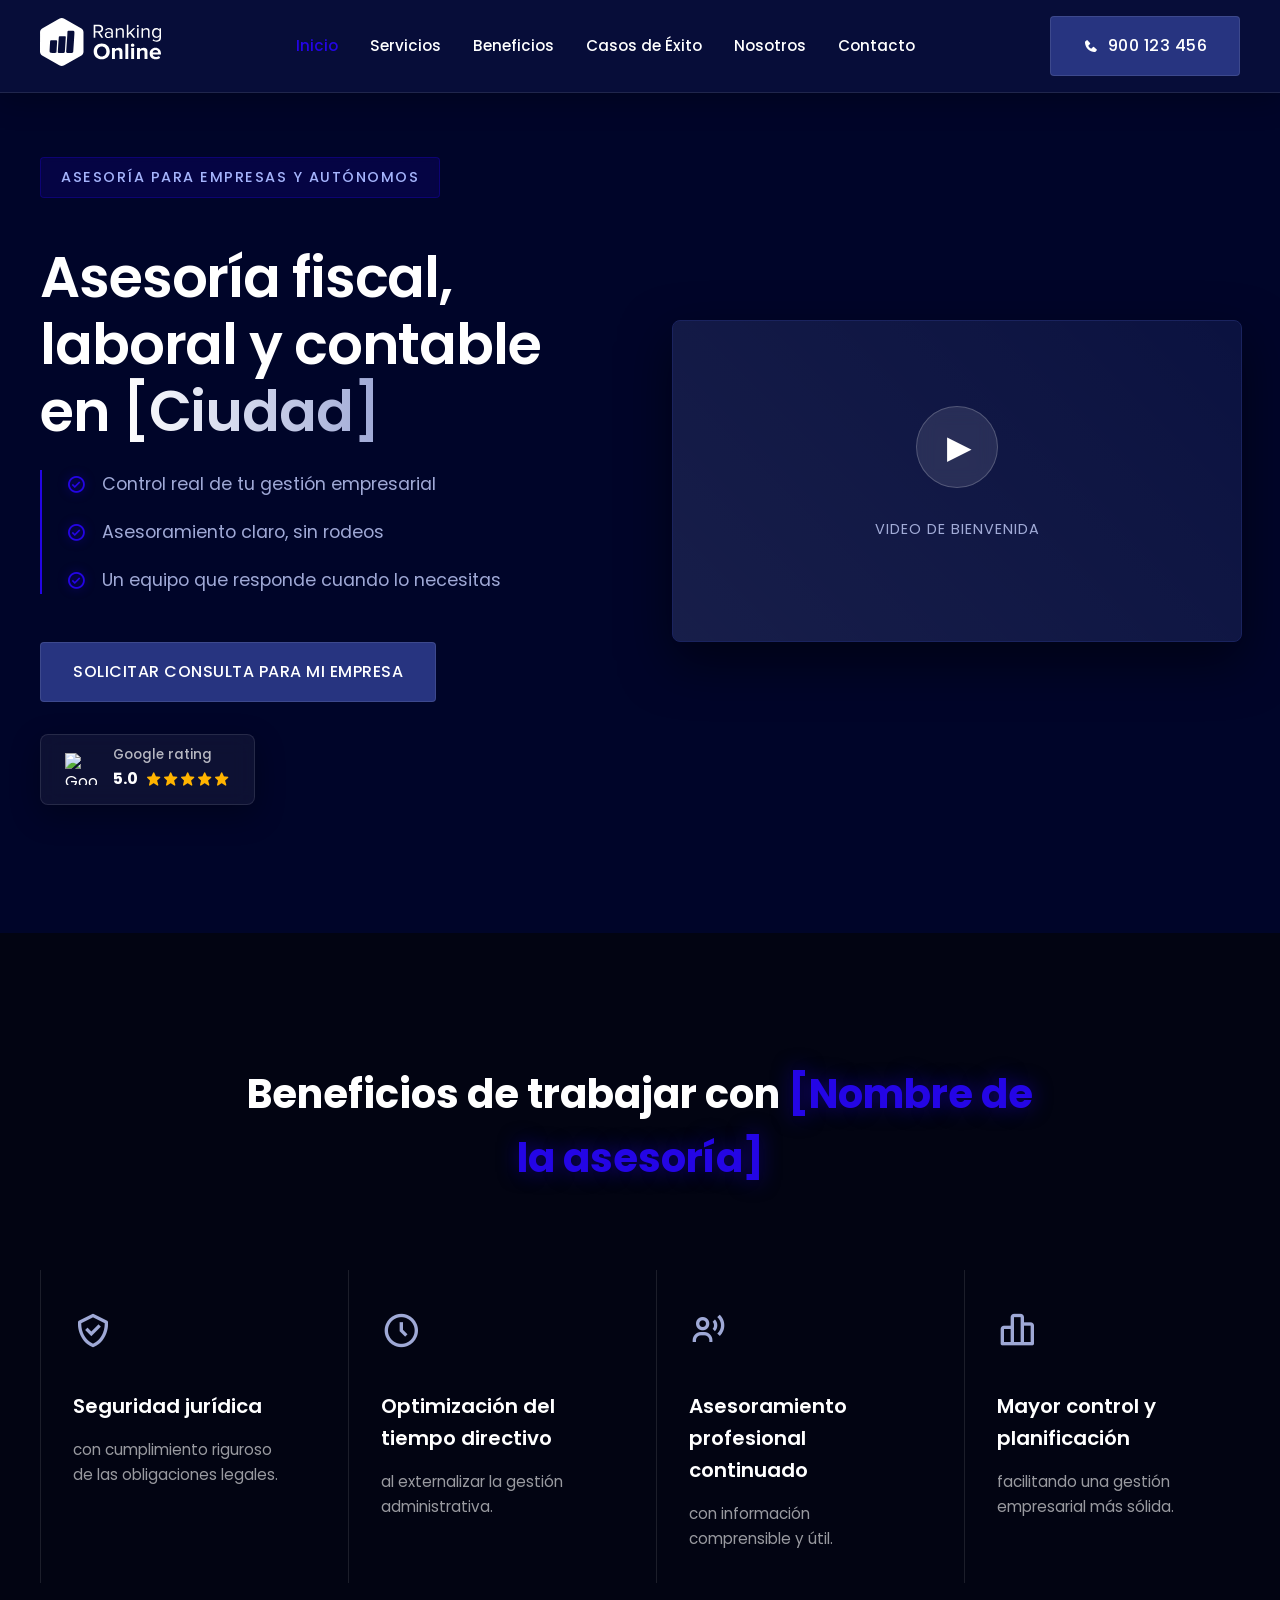
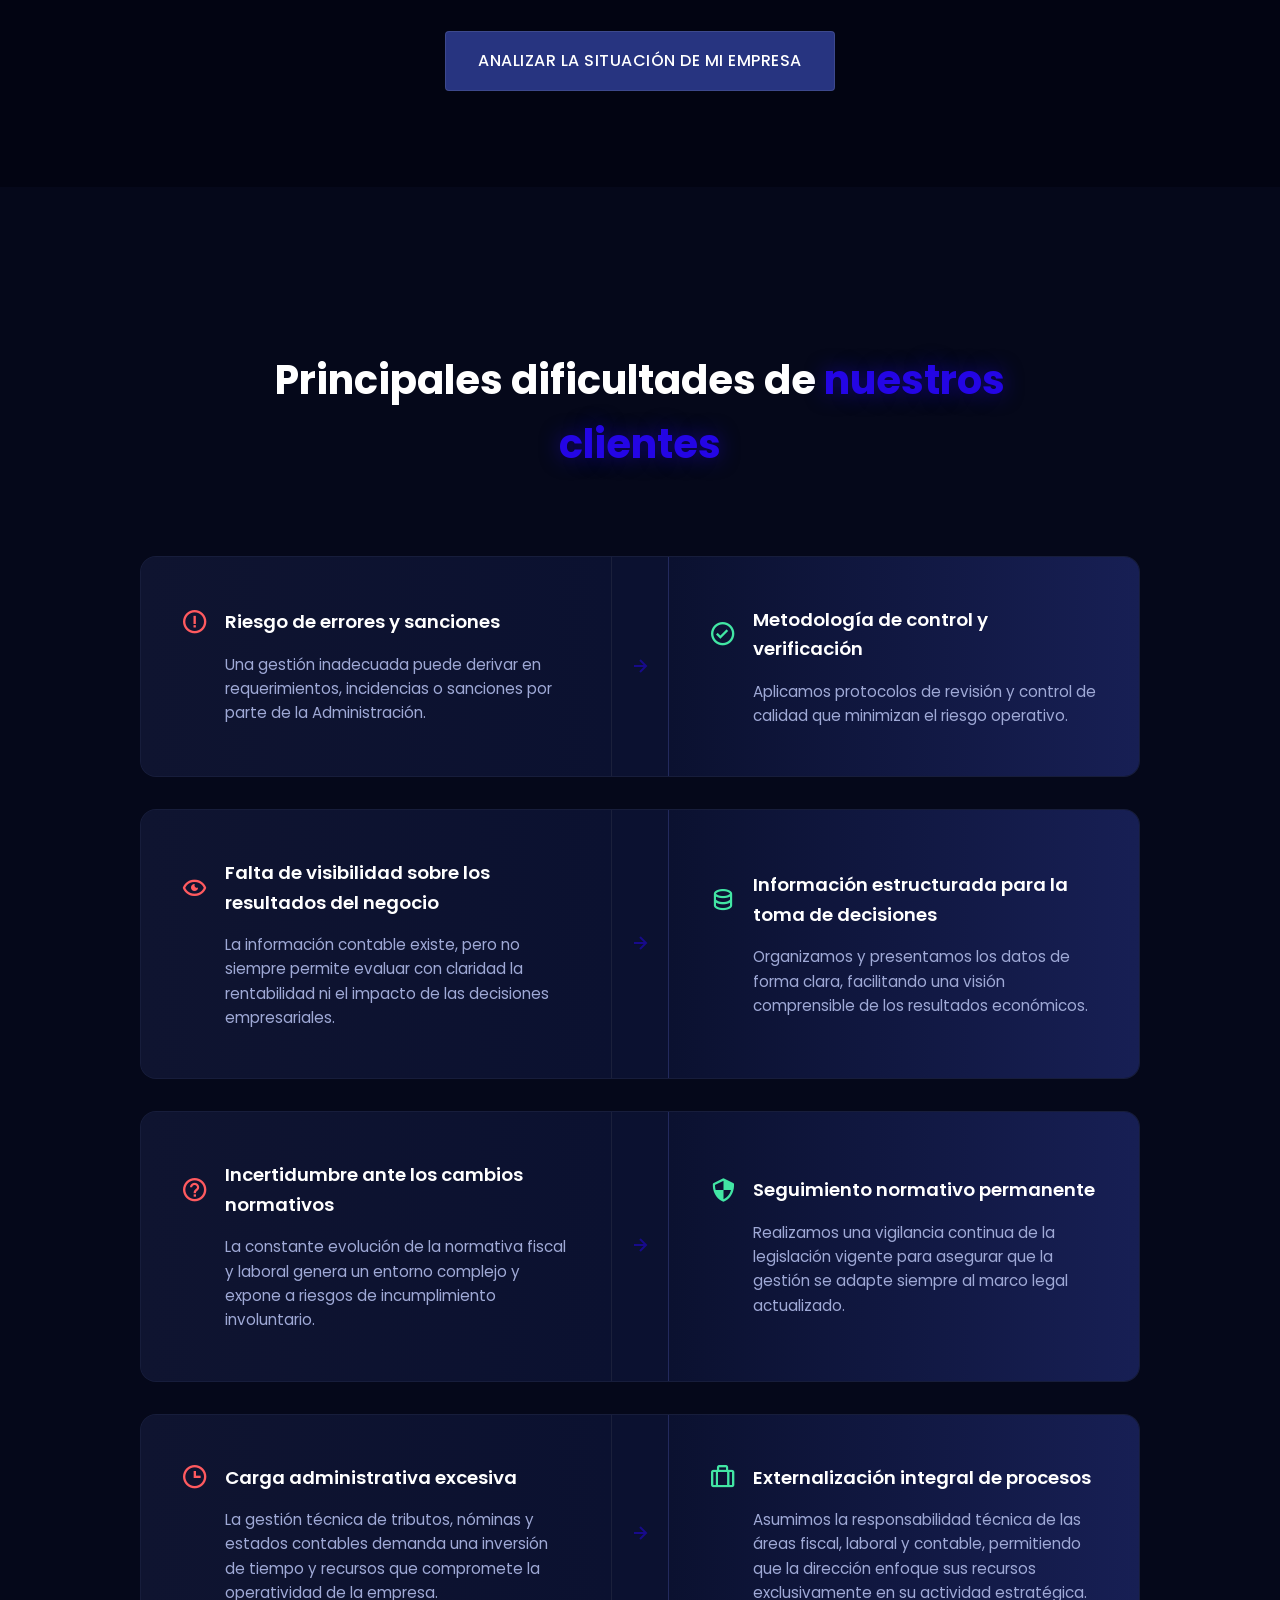
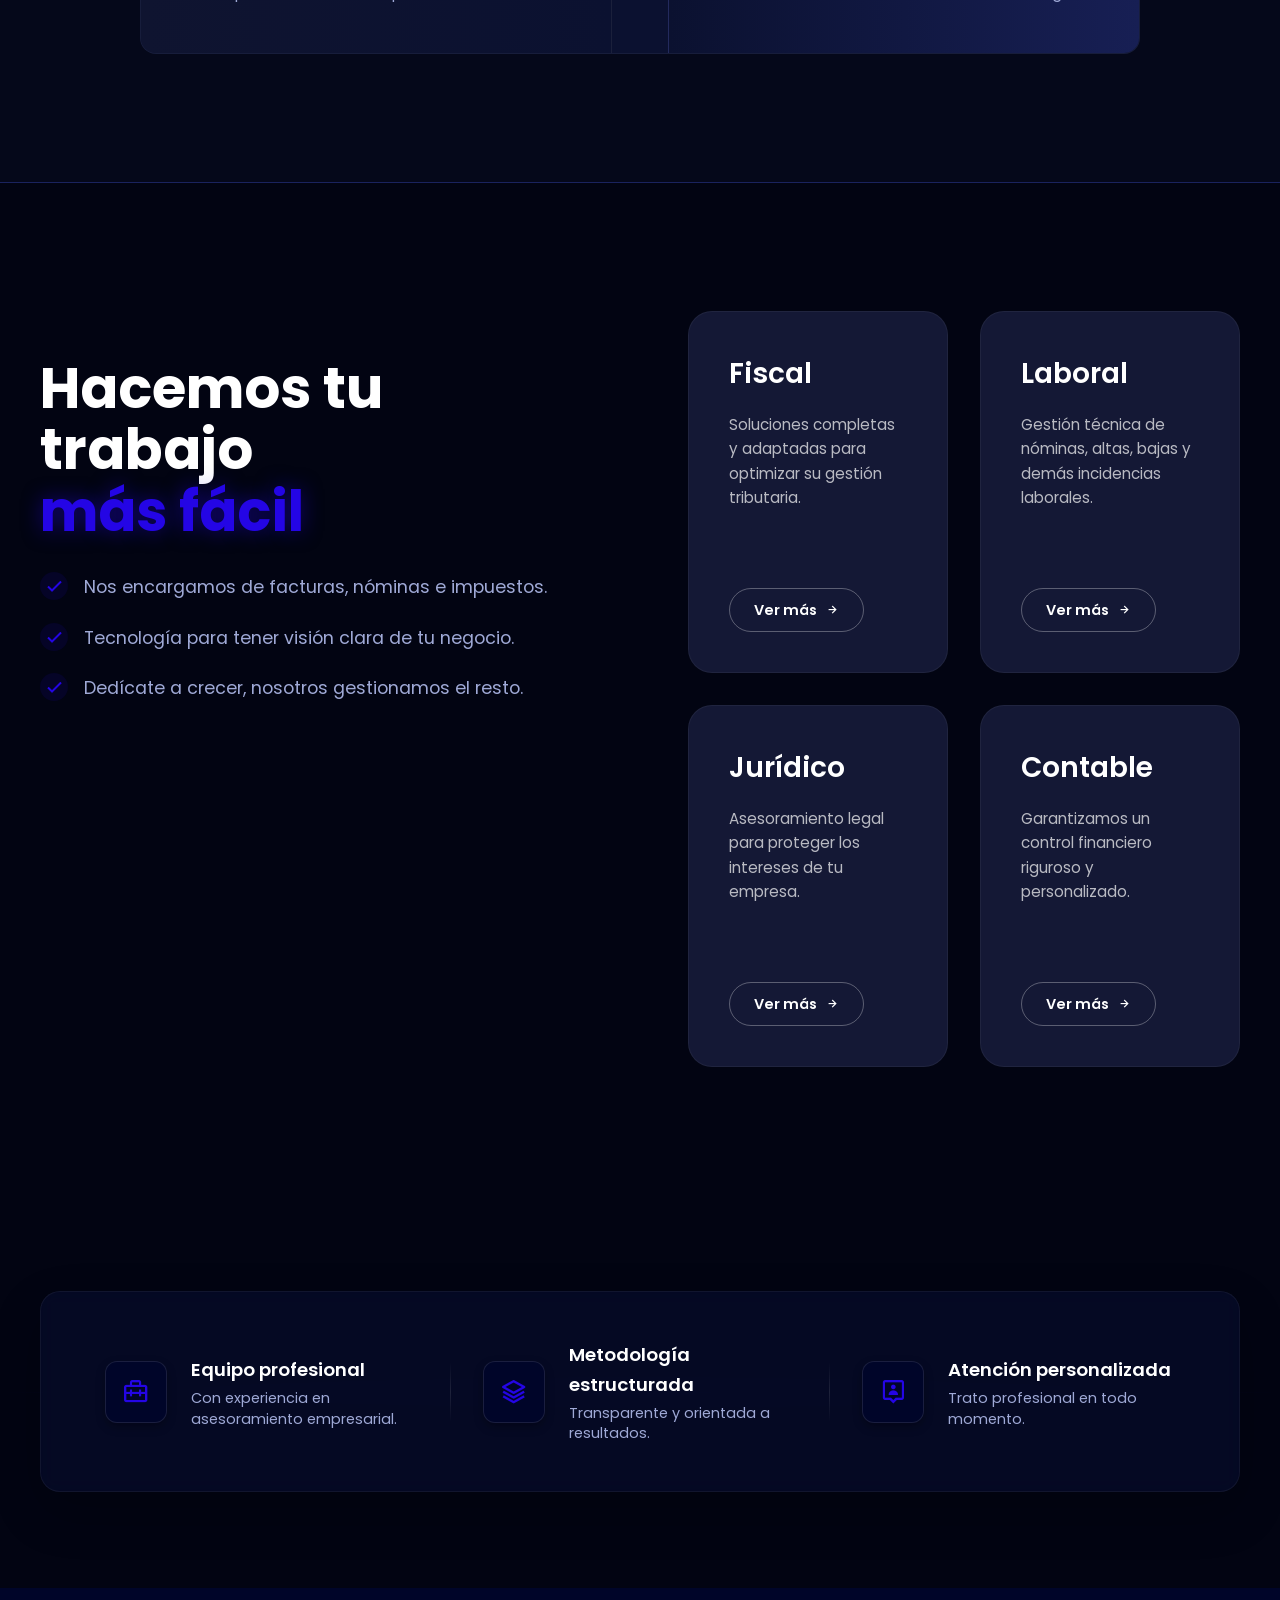
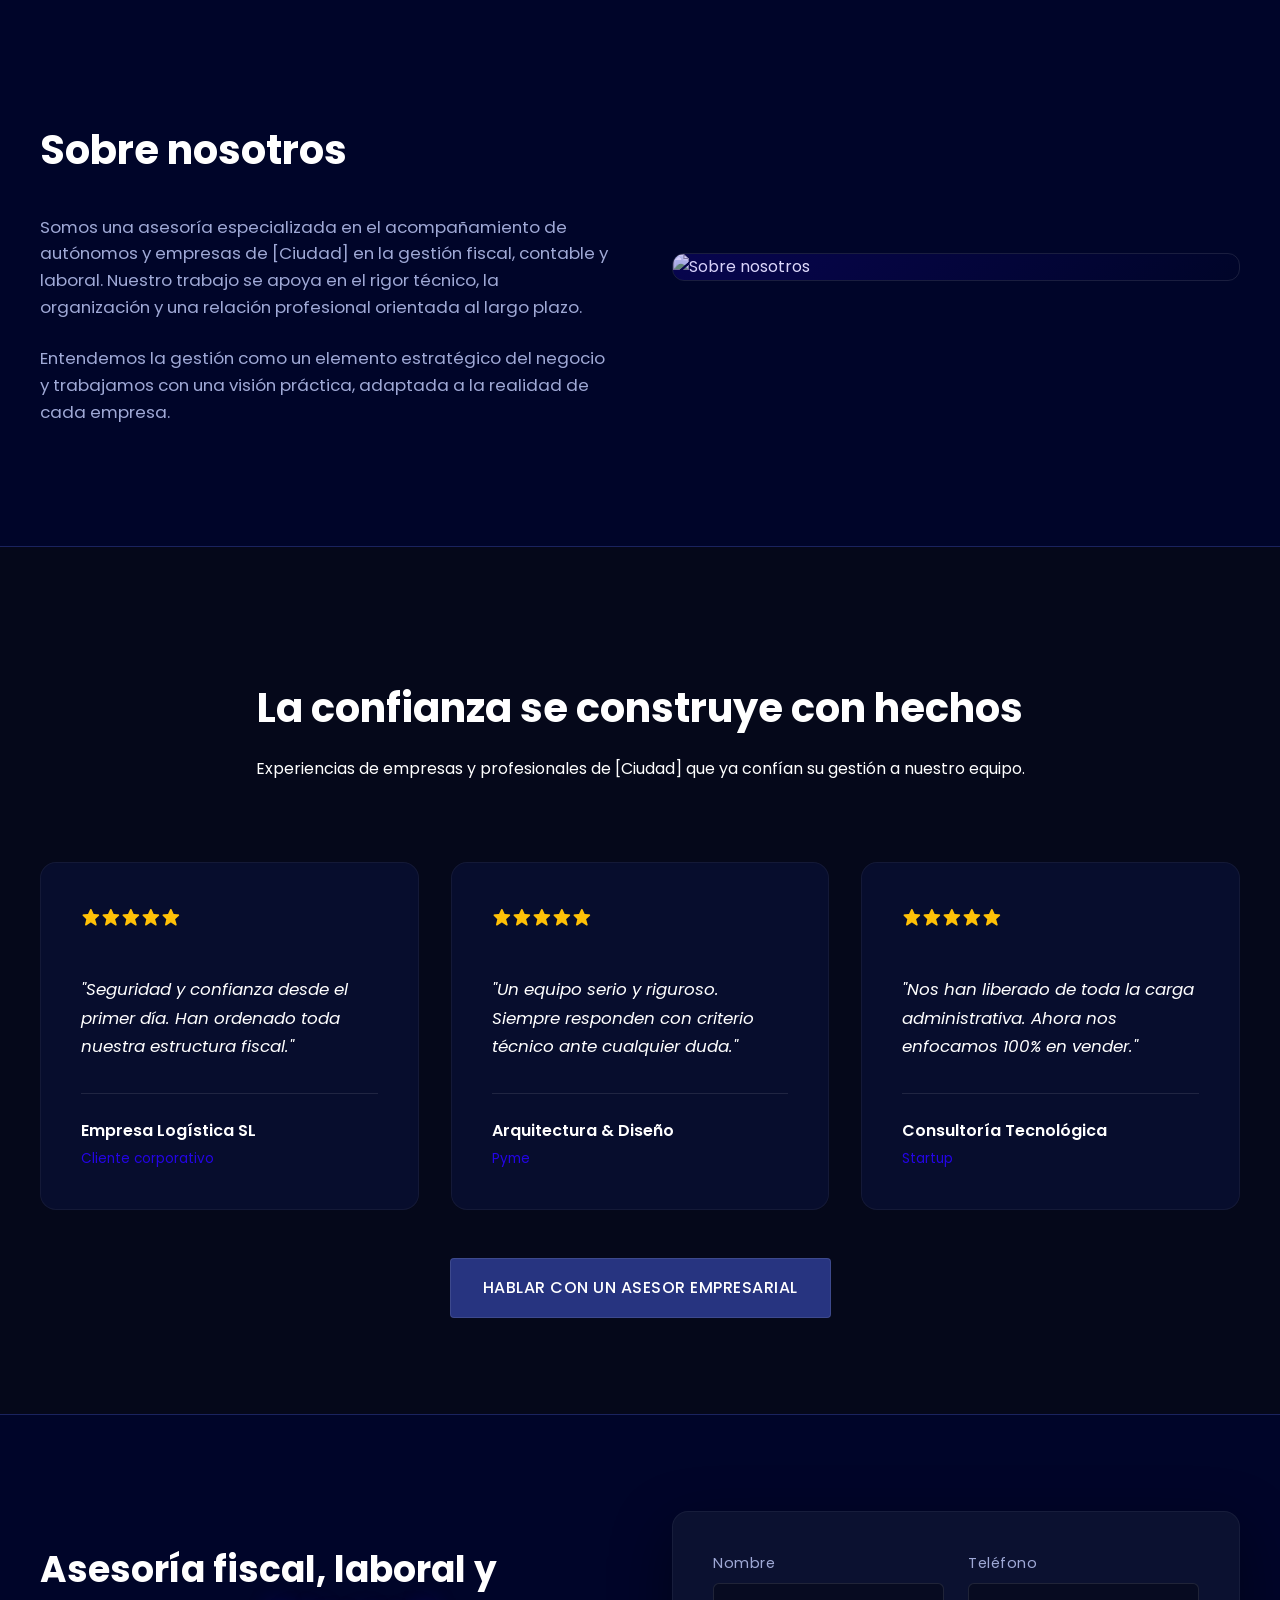
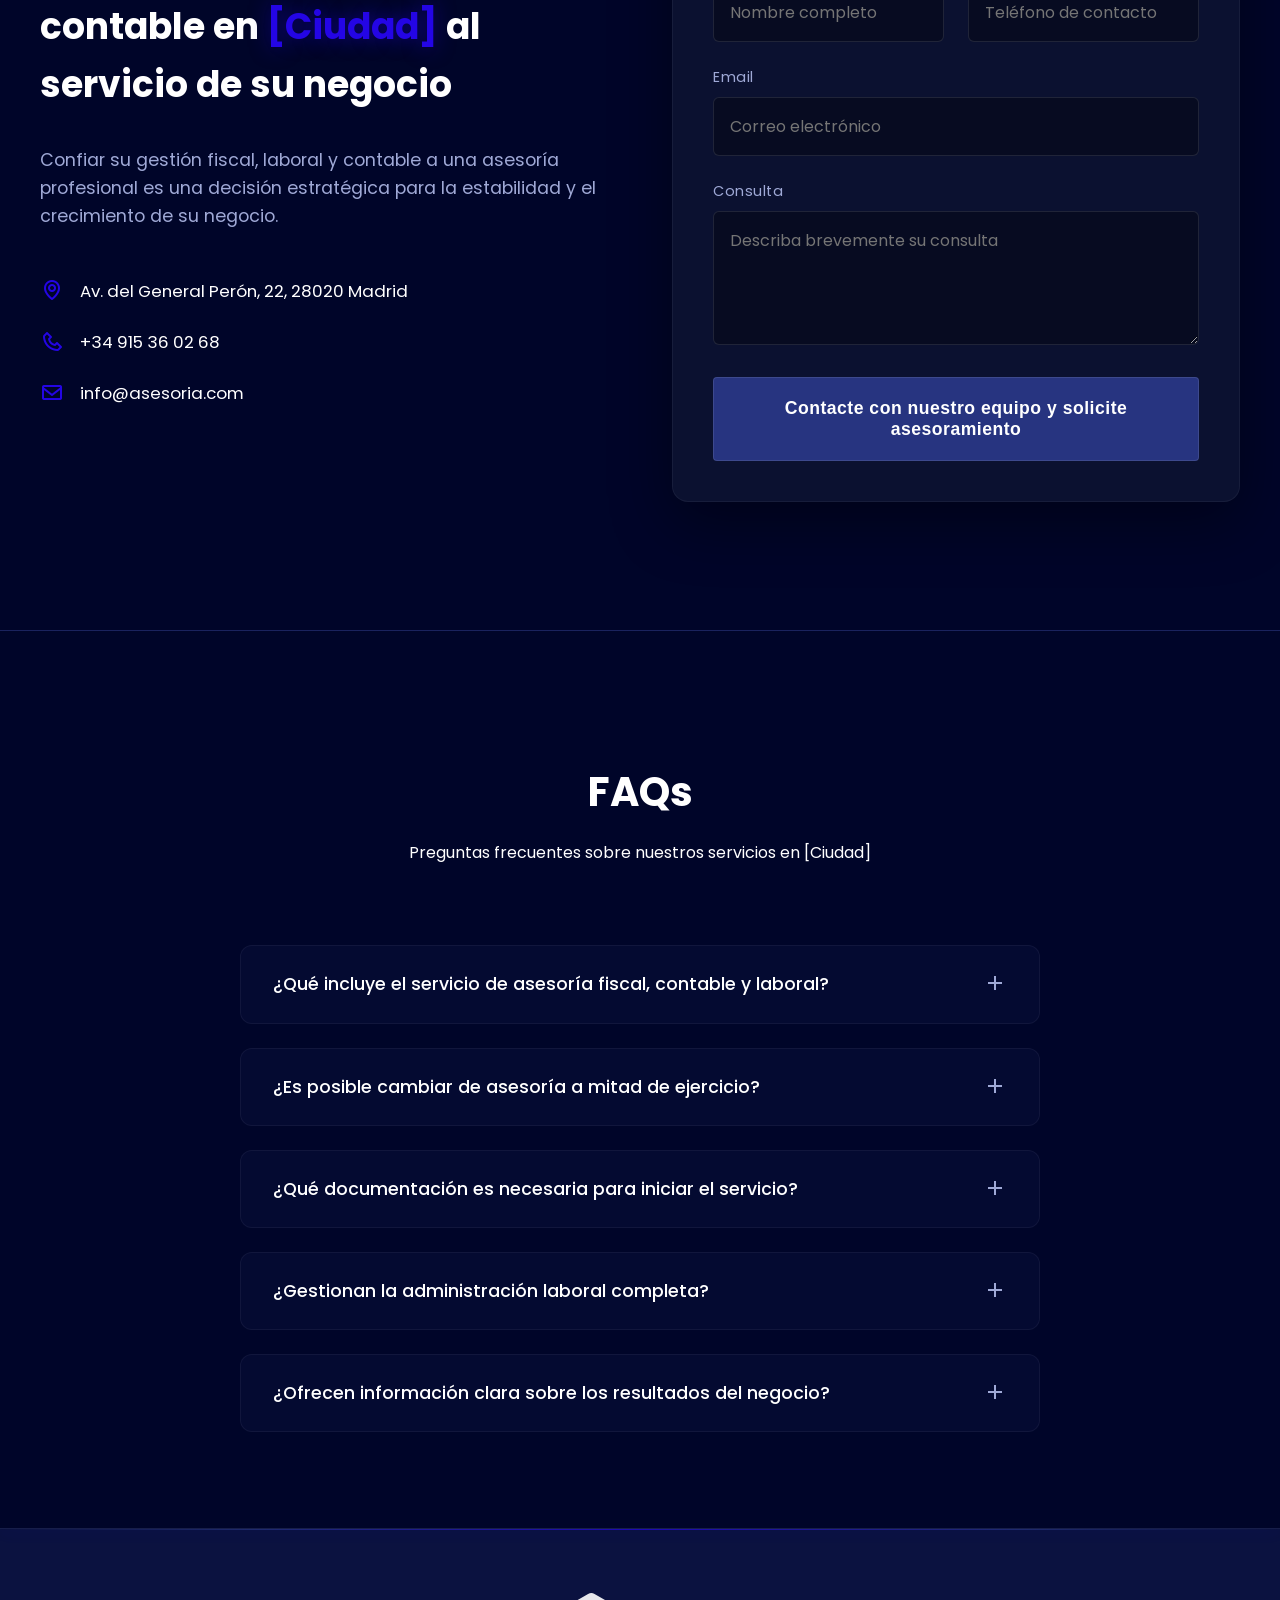
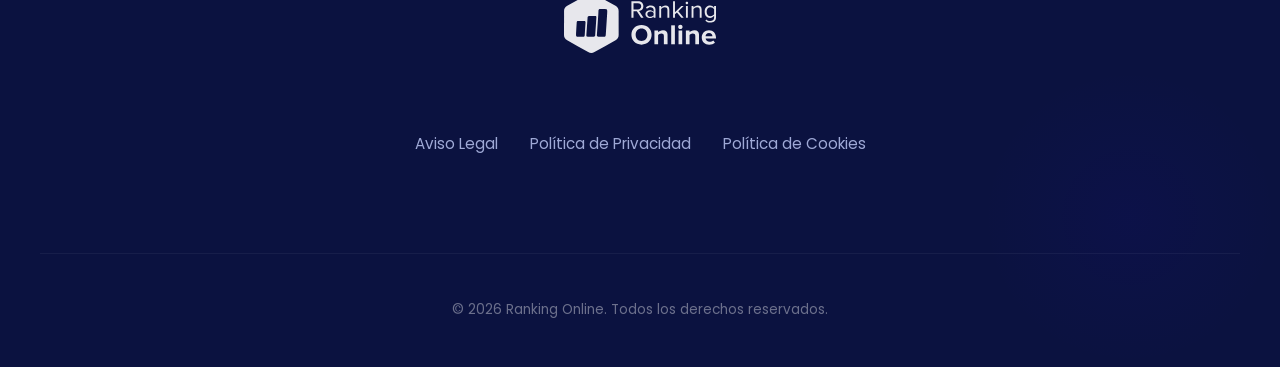
==== screens/template-dark/index.html @ a9fa9be1 "finish header" ====
<!DOCTYPE html>
<html lang="es">

<head>
    <meta charset="UTF-8">
    <meta name="viewport" content="width=device-width, initial-scale=1.0">
    <title>Ranking Online - Template Dark</title>
    <!-- Google Fonts: Poppins -->
    <link rel="preconnect" href="https://fonts.googleapis.com">
    <link rel="preconnect" href="https://fonts.gstatic.com" crossorigin>
    <link href="https://fonts.googleapis.com/css2?family=Poppins:wght@300;400;500;600;700&display=swap"
        rel="stylesheet">
    <!-- Boxicons CDN -->
    <link href='https://unpkg.com/boxicons@2.1.4/css/boxicons.min.css' rel='stylesheet'>
    <script src="https://cdnjs.cloudflare.com/ajax/libs/vanilla-tilt/1.8.0/vanilla-tilt.min.js"></script>
    <link rel="stylesheet" href="style.css">
</head>

<body class="dark-theme">

    <!-- Header -->
    <header id="main-header">
        <div class="container header-container">
            <div class="logo-area">
                <a href="../../index.html">
                    <img src="../../assets/logos/logo_full_white.svg" alt="Logo Ranking Online" class="logo">
                </a>
            </div>
            <nav class="nav-menu">
                <ul>
                    <li><a href="#inicio" class="active">Inicio</a></li>
                    <li><a href="#servicios">Servicios</a></li>
                    <li><a href="#beneficios">Beneficios</a></li>
                    <li><a href="#testimonios">Casos de Éxito</a></li>
                    <li><a href="#nosotros">Nosotros</a></li>
                    <li><a href="#contacto">Contacto</a></li>
                </ul>
            </nav>
            <div class="cta-area">
                <a href="tel:+123456789" class="btn btn-primary btn-contact">
                    <i class='bx bxs-phone'></i> 900 123 456
                </a>
            </div>
            <div class="mobile-actions">
                <a href="tel:+123456789" class="mobile-call-btn" aria-label="Llamar">
                    <i class='bx bxs-phone-call'></i>
                </a>
                <button class="mobile-toggle" aria-label="Abrir menú">
                    <span></span>
                    <span></span>
                    <span></span>
                </button>
            </div>
        </div>
    </header>

    <main>
        <section class="hero-section">
            <div id="particles-js"></div>
            <div class="container hero-container">
                <div class="hero-content">
                    <span class="hero-pill">Asesoría para empresas y autónomos</span>
                    <h1>Asesoría fiscal, laboral y contable en <span class="highlight">[Ciudad]</span></h1>
                    <ul class="hero-list">
                        <li><i class='bx bx-check-circle'></i> Control real de tu gestión empresarial</li>
                        <li><i class='bx bx-check-circle'></i> Asesoramiento claro, sin rodeos</li>
                        <li><i class='bx bx-check-circle'></i> Un equipo que responde cuando lo necesitas</li>
                    </ul>

                    <div class="hero-cta">
                        <a href="#contacto" class="btn btn-primary">Solicitar consulta para mi empresa</a>
                    </div>
                    <div class="google-review-widget">
                        <div class="widget-icon">
                            <img src="https://upload.wikimedia.org/wikipedia/commons/c/c1/Google_%22G%22_logo.svg"
                                alt="Google Logo">
                        </div>
                        <div class="widget-content">
                            <span class="widget-title">Google rating</span>
                            <div class="widget-rating">
                                <span class="rating-number">5.0</span>
                                <div class="widget-stars">
                                    <i class='bx bxs-star'></i><i class='bx bxs-star'></i><i class='bx bxs-star'></i><i
                                        class='bx bxs-star'></i><i class='bx bxs-star'></i>
                                </div>
                            </div>
                        </div>
                    </div>
                </div>
                <div class="hero-media">
                    <div class="video-placeholder">
                        <div class="play-button">
                            <span class="play-icon">▶</span>
                        </div>
                        <p>Video de Bienvenida</p>
                    </div>
                </div>
            </div>
        </section>

        <!-- Beneficios (Tech Linear Grid) -->
        <section class="benefits-section" id="beneficios">
            <div class="container">
                <div class="section-header">
                    <h2 class="section-title">Beneficios de trabajar con <span class="highlight">[Nombre de la
                            asesoría]</span></h2>
                </div>

                <div class="benefits-tech-grid">
                    <!-- Item 1 -->
                    <div class="tech-card">
                        <div class="tech-icon-wrapper">
                            <i class='bx bx-check-shield'></i>
                        </div>
                        <h3>Seguridad jurídica</h3>
                        <p>con cumplimiento riguroso de las obligaciones legales.</p>
                        <div class="tech-decoration"></div>
                    </div>

                    <!-- Item 2 -->
                    <div class="tech-card">
                        <div class="tech-icon-wrapper">
                            <i class='bx bx-time-five'></i>
                        </div>
                        <h3>Optimización del tiempo directivo</h3>
                        <p>al externalizar la gestión administrativa.</p>
                        <div class="tech-decoration"></div>
                    </div>

                    <!-- Item 3 -->
                    <div class="tech-card">
                        <div class="tech-icon-wrapper">
                            <i class='bx bx-user-voice'></i>
                        </div>
                        <h3>Asesoramiento profesional continuado</h3>
                        <p>con información comprensible y útil.</p>
                        <div class="tech-decoration"></div>
                    </div>

                    <!-- Item 4 -->
                    <div class="tech-card">
                        <div class="tech-icon-wrapper">
                            <i class='bx bx-bar-chart-alt-2'></i>
                        </div>
                        <h3>Mayor control y planificación</h3>
                        <p>facilitando una gestión empresarial más sólida.</p>
                        <div class="tech-decoration"></div>
                    </div>
                </div>

                <div class="cta-centered" style="text-align: center; margin-top: 3rem;">
                    <a href="#contacto" class="btn btn-primary">Analizar la situación de mi empresa</a>
                </div>
            </div>
        </section>

        <!-- Comparison / Pain vs Solution -->
        <section class="comparison-section">
            <div class="container">
                <div class="section-header">
                    <h2 class="section-title">Principales dificultades de <span class="highlight">nuestros
                            clientes</span></h2>
                </div>

                <div class="comparison-tech-container">
                    <!-- Unit 1 -->
                    <div class="tech-split-row">
                        <div class="tech-panel problem">
                            <div class="panel-header">
                                <i class='bx bx-error-circle'></i>
                                <h4>Riesgo de errores y sanciones</h4>
                            </div>
                            <p>Una gestión inadecuada puede derivar en requerimientos, incidencias o sanciones por parte
                                de la Administración.</p>
                        </div>
                        <div class="tech-connector">
                            <i class='bx bx-right-arrow-alt'></i>
                        </div>
                        <div class="tech-panel solution">
                            <div class="panel-header">
                                <i class='bx bx-check-circle'></i>
                                <h4>Metodología de control y verificación</h4>
                            </div>
                            <p>Aplicamos protocolos de revisión y control de calidad que minimizan el riesgo operativo.
                            </p>
                        </div>
                    </div>

                    <!-- Unit 2 -->
                    <div class="tech-split-row">
                        <div class="tech-panel problem">
                            <div class="panel-header">
                                <i class='bx bx-show-alt'></i>
                                <h4>Falta de visibilidad sobre los resultados del negocio</h4>
                            </div>
                            <p>La información contable existe, pero no siempre permite evaluar con claridad la
                                rentabilidad ni el impacto de las decisiones empresariales.</p>
                        </div>
                        <div class="tech-connector">
                            <i class='bx bx-right-arrow-alt'></i>
                        </div>
                        <div class="tech-panel solution">
                            <div class="panel-header">
                                <i class='bx bx-data'></i>
                                <h4>Información estructurada para la toma de decisiones</h4>
                            </div>
                            <p>Organizamos y presentamos los datos de forma clara, facilitando una visión comprensible
                                de los resultados económicos.</p>
                        </div>
                    </div>

                    <!-- Unit 3 -->
                    <div class="tech-split-row">
                        <div class="tech-panel problem">
                            <div class="panel-header">
                                <i class='bx bx-help-circle'></i>
                                <h4>Incertidumbre ante los cambios normativos</h4>
                            </div>
                            <p>La constante evolución de la normativa fiscal y laboral genera un entorno complejo y
                                expone a riesgos de incumplimiento involuntario.</p>
                        </div>
                        <div class="tech-connector">
                            <i class='bx bx-right-arrow-alt'></i>
                        </div>
                        <div class="tech-panel solution">
                            <div class="panel-header">
                                <i class='bx bx-shield-quarter'></i>
                                <h4>Seguimiento normativo permanente</h4>
                            </div>
                            <p>Realizamos una vigilancia continua de la legislación vigente para asegurar que la gestión
                                se adapte siempre al marco legal actualizado.</p>
                        </div>
                    </div>

                    <!-- Unit 4 -->
                    <div class="tech-split-row">
                        <div class="tech-panel problem">
                            <div class="panel-header">
                                <i class='bx bx-time'></i>
                                <h4>Carga administrativa excesiva</h4>
                            </div>
                            <p>La gestión técnica de tributos, nóminas y estados contables demanda una inversión de
                                tiempo y recursos que compromete la operatividad de la empresa.</p>
                        </div>
                        <div class="tech-connector">
                            <i class='bx bx-right-arrow-alt'></i>
                        </div>
                        <div class="tech-panel solution">
                            <div class="panel-header">
                                <i class='bx bx-briefcase-alt'></i>
                                <h4>Externalización integral de procesos</h4>
                            </div>
                            <p>Asumimos la responsabilidad técnica de las áreas fiscal, laboral y contable, permitiendo
                                que la dirección enfoque sus recursos exclusivamente en su actividad estratégica.</p>
                        </div>
                    </div>
                </div>
            </div>
        </section>

        <!-- Services Grid (Interactive Bento) -->
        <section class="services-bento-section" id="servicios">
            <div class="container">
                <div class="services-grid-layout">
                    <!-- Text Block (Left) -->
                    <div class="services-text-block">
                        <h2 class="section-title text-left">Hacemos tu trabajo <br> <span class="highlight">más
                                fácil</span></h2>
                        <ul class="service-list-check">
                            <li><i class='bx bx-check'></i> Nos encargamos de facturas, nóminas e impuestos.</li>
                            <li><i class='bx bx-check'></i> Tecnología para tener visión clara de tu negocio.</li>
                            <li><i class='bx bx-check'></i> Dedícate a crecer, nosotros gestionamos el resto.</li>
                        </ul>
                    </div>

                    <!-- Cards Grid (Right) -->
                    <div class="services-cards-grid">
                        <!-- Fiscal -->
                        <div class="bento-card">
                            <div class="card-content">
                                <h3>Fiscal</h3>
                                <p>Soluciones completas y adaptadas para optimizar su gestión tributaria.</p>
                            </div>
                            <a href="#contacto" class="btn-outline-pill">Ver más <i
                                    class='bx bx-right-arrow-alt'></i></a>
                        </div>

                        <!-- Laboral -->
                        <div class="bento-card">
                            <div class="card-content">
                                <h3>Laboral</h3>
                                <p>Gestión técnica de nóminas, altas, bajas y demás incidencias laborales.</p>
                            </div>
                            <a href="#contacto" class="btn-outline-pill">Ver más <i
                                    class='bx bx-right-arrow-alt'></i></a>
                        </div>

                        <!-- Jurídico -->
                        <div class="bento-card">
                            <div class="card-content">
                                <h3>Jurídico</h3>
                                <p>Asesoramiento legal para proteger los intereses de tu empresa.</p>
                            </div>
                            <a href="#contacto" class="btn-outline-pill">Ver más <i
                                    class='bx bx-right-arrow-alt'></i></a>
                        </div>

                        <!-- Contable -->
                        <div class="bento-card">
                            <div class="card-content">
                                <h3>Contable</h3>
                                <p>Garantizamos un control financiero riguroso y personalizado.</p>
                            </div>
                            <a href="#contacto" class="btn-outline-pill">Ver más <i
                                    class='bx bx-right-arrow-alt'></i></a>
                        </div>
                    </div>
                </div>
            </div>
        </section>


        <!-- Trust Section (Data Strip) -->
        <section class="trust-section">
            <div class="container">
                <div class="trust-strip">
                    <!-- Item 1 -->
                    <div class="trust-item">
                        <div class="trust-icon-box">
                            <i class='bx bx-briefcase-alt-2'></i>
                        </div>
                        <div class="trust-text">
                            <h3>Equipo profesional</h3>
                            <p>Con experiencia en asesoramiento empresarial.</p>
                        </div>
                    </div>

                    <div class="trust-divider"></div>

                    <!-- Item 2 -->
                    <div class="trust-item">
                        <div class="trust-icon-box">
                            <i class='bx bx-layer'></i>
                        </div>
                        <div class="trust-text">
                            <h3>Metodología estructurada</h3>
                            <p>Transparente y orientada a resultados.</p>
                        </div>
                    </div>

                    <div class="trust-divider"></div>

                    <!-- Item 3 -->
                    <div class="trust-item">
                        <div class="trust-icon-box">
                            <i class='bx bx-user-pin'></i>
                        </div>
                        <div class="trust-text">
                            <h3>Atención personalizada</h3>
                            <p>Trato profesional en todo momento.</p>
                        </div>
                    </div>
                </div>
            </div>
        </section>

        <!-- About Us Section (Dark Tech) -->
        <section class="about-section" id="nosotros">
            <div class="container about-container">
                <div class="about-content-col">
                    <h2 class="section-title text-left">Sobre nosotros</h2>
                    <p>Somos una asesoría especializada en el acompañamiento de autónomos y empresas de <span
                            class="highlight">[Ciudad]</span> en la gestión fiscal, contable y laboral. Nuestro trabajo
                        se apoya en el rigor técnico, la organización y una relación profesional orientada al largo
                        plazo.</p>
                    <p>Entendemos la gestión como un elemento estratégico del negocio y trabajamos con una visión
                        práctica, adaptada a la realidad de cada empresa.</p>
                </div>
                <div class="about-image-col">
                    <div class="tech-image-wrapper">
                        <img src="https://placehold.co/600x400/1A235E/000" alt="Sobre nosotros">
                        <div class="tech-overlay"></div>
                    </div>
                </div>
            </div>
        </section>

        <!-- Testimonials Section (Dark Tech) -->
        <section class="testimonials-section" id="testimonios">
            <div class="container">
                <div class="section-header">
                    <h2 class="section-title">La confianza se construye con hechos</h2>
                    <p class="section-subtitle">Experiencias de empresas y profesionales de <span
                            class="highlight">[Ciudad]</span> que ya confían su gestión a nuestro equipo.</p>
                </div>

                <div class="testimonials-grid">
                    <!-- Review 1 -->
                    <div class="tech-review-card">
                        <div class="review-stars">
                            <i class='bx bxs-star'></i><i class='bx bxs-star'></i><i class='bx bxs-star'></i><i
                                class='bx bxs-star'></i><i class='bx bxs-star'></i>
                        </div>
                        <p>"Seguridad y confianza desde el primer día. Han ordenado toda nuestra estructura fiscal."</p>
                        <div class="reviewer-info">
                            <span class="name">Empresa Logística SL</span>
                            <span class="role">Cliente corporativo</span>
                        </div>
                    </div>
                    <!-- Review 2 -->
                    <div class="tech-review-card">
                        <div class="review-stars">
                            <i class='bx bxs-star'></i><i class='bx bxs-star'></i><i class='bx bxs-star'></i><i
                                class='bx bxs-star'></i><i class='bx bxs-star'></i>
                        </div>
                        <p>"Un equipo serio y riguroso. Siempre responden con criterio técnico ante cualquier duda."</p>
                        <div class="reviewer-info">
                            <span class="name">Arquitectura & Diseño</span>
                            <span class="role">Pyme</span>
                        </div>
                    </div>
                    <!-- Review 3 -->
                    <div class="tech-review-card">
                        <div class="review-stars">
                            <i class='bx bxs-star'></i><i class='bx bxs-star'></i><i class='bx bxs-star'></i><i
                                class='bx bxs-star'></i><i class='bx bxs-star'></i>
                        </div>
                        <p>"Nos han liberado de toda la carga administrativa. Ahora nos enfocamos 100% en vender."</p>
                        <div class="reviewer-info">
                            <span class="name">Consultoría Tecnológica</span>
                            <span class="role">Startup</span>
                        </div>
                    </div>
                </div>

                <div class="cta-centered" style="text-align: center; margin-top: 3rem;">
                    <a href="#contacto" class="btn btn-primary">Hablar con un asesor empresarial</a>
                </div>
            </div>
        </section>

        <!-- Contact Section (Tech Grid) -->
        <section class="contact-section" id="contacto">
            <div class="container">
                <div class="contact-grid">
                    <!-- Text Side -->
                    <div class="contact-info-col">
                        <h2 class="section-title text-left">Asesoría fiscal, laboral y contable en <span
                                class="highlight">[Ciudad]</span> al servicio de su negocio</h2>
                        <p class="contact-desc">Confiar su gestión fiscal, laboral y contable a una asesoría profesional
                            es una decisión estratégica para la estabilidad y el crecimiento de su negocio.</p>

                        <div class="contact-data-tech">
                            <div class="data-item">
                                <i class='bx bx-map'></i>
                                <span>Av. del General Perón, 22, 28020 Madrid</span>
                            </div>
                            <div class="data-item">
                                <i class='bx bx-phone'></i>
                                <a href="tel:+34915360268">+34 915 36 02 68</a>
                            </div>
                            <div class="data-item">
                                <i class='bx bx-envelope'></i>
                                <a href="mailto:info@asesoria.com">info@asesoria.com</a>
                            </div>
                        </div>
                    </div>

                    <!-- Form Side -->
                    <div class="contact-form-col">
                        <form class="tech-form">
                            <div class="form-row">
                                <div class="form-group">
                                    <label for="name">Nombre</label>
                                    <input type="text" id="name" name="name" placeholder="Nombre completo" required>
                                </div>
                                <div class="form-group">
                                    <label for="phone">Teléfono</label>
                                    <input type="tel" id="phone" name="phone" placeholder="Teléfono de contacto">
                                </div>
                            </div>
                            <div class="form-group">
                                <label for="email">Email</label>
                                <input type="email" id="email" name="email" placeholder="Correo electrónico" required>
                            </div>
                            <div class="form-group">
                                <label for="message">Consulta</label>
                                <textarea id="message" name="message" rows="4"
                                    placeholder="Describa brevemente su consulta" required></textarea>
                            </div>
                            <button type="submit" class="btn btn-primary btn-block tech-submit">
                                Contacte con nuestro equipo y solicite asesoramiento
                            </button>
                        </form>
                    </div>
                </div>
            </div>
        </section>

        <!-- FAQ Section (Dark Tech) -->
        <section class="faq-section" id="faq">
            <div class="container">
                <div class="section-header">
                    <h2 class="section-title">FAQs</h2>
                    <p class="section-subtitle">Preguntas frecuentes sobre nuestros servicios en <span
                            class="highlight">[Ciudad]</span></p>
                </div>

                <div class="faq-grid">
                    <div class="faq-item">
                        <div class="faq-question">
                            <h3>¿Qué incluye el servicio de asesoría fiscal, contable y laboral?</h3>
                            <i class='bx bx-plus'></i>
                        </div>
                        <div class="faq-answer">
                            <p>Incluye la gestión y presentación de impuestos, el seguimiento contable y la gestión
                                laboral (nóminas, seguros sociales, contratos y trámites habituales), con un alcance
                                adaptado a cada tipo de cliente.</p>
                        </div>
                    </div>

                    <div class="faq-item">
                        <div class="faq-question">
                            <h3>¿Es posible cambiar de asesoría a mitad de ejercicio?</h3>
                            <i class='bx bx-plus'></i>
                        </div>
                        <div class="faq-answer">
                            <p>Sí. El traspaso se realiza de forma coordinada, garantizando la continuidad de la
                                información y evitando incidencias administrativas.</p>
                        </div>
                    </div>

                    <div class="faq-item">
                        <div class="faq-question">
                            <h3>¿Qué documentación es necesaria para iniciar el servicio?</h3>
                            <i class='bx bx-plus'></i>
                        </div>
                        <div class="faq-answer">
                            <p>Dependerá de la situación del cliente, pero generalmente se requiere información censal,
                                facturación, datos bancarios y, en su caso, documentación laboral.</p>
                        </div>
                    </div>

                    <div class="faq-item">
                        <div class="faq-question">
                            <h3>¿Gestionan la administración laboral completa?</h3>
                            <i class='bx bx-plus'></i>
                        </div>
                        <div class="faq-answer">
                            <p>Sí. Ofrecemos gestión laboral integral, incluyendo contratos, nóminas, seguros sociales y
                                comunicaciones con los organismos correspondientes.</p>
                        </div>
                    </div>

                    <div class="faq-item">
                        <div class="faq-question">
                            <h3>¿Ofrecen información clara sobre los resultados del negocio?</h3>
                            <i class='bx bx-plus'></i>
                        </div>
                        <div class="faq-answer">
                            <p>Cuando el cliente lo solicita, elaboramos cierres periódicos y resúmenes que facilitan
                                una visión clara de ingresos, gastos y resultados.</p>
                        </div>
                    </div>
                </div>
            </div>
        </section>
    </main>

    <!-- Footer -->
    <footer class="main-footer">
        <div class="container footer-container">
            <div class="footer-content footer-basic-content">
                <div class="footer-logo">
                    <img src="../../assets/logos/logo_full_white.svg" alt="Ranking Online Logo">
                </div>

                <div class="footer-legal-links">
                    <a href="#">Aviso Legal</a>
                    <a href="#">Política de Privacidad</a>
                    <a href="#">Política de Cookies</a>
                </div>
            </div>
            <div class="footer-bottom">
                <p>&copy; 2026 Ranking Online. Todos los derechos reservados.</p>
            </div>
        </div>
    </footer>

    <!-- Particles.js -->
    <script src="https://cdn.jsdelivr.net/particles.js/2.0.0/particles.min.js"></script>
    <script src="script.js"></script>
</body>

</html>
---- screens/template-dark/style.css ----
/* CSS Template Dark */
:root {
    --brand-primary: #273480;
    --accent: #2405E5;
    /* Dark Theme Palette */
    --dark-base: #000529;
    --dark-surface: #0B1240;
    --dark-border: #1A235E;
    --dark-text-main: #FFFFFF;
    --dark-text-secondary: #9FA9D6;
    --white: #FFFFFF;
}

body.dark-theme {
    font-family: 'Poppins', sans-serif;
    color: var(--dark-text-main);
    background-color: var(--dark-base);
    margin: 0;
    line-height: 1.6;
}

/* Utilities */
.container {
    max-width: 1200px;
    margin: 0 auto;
    padding: 0 1.5rem;
}

.btn {
    display: inline-block;
    padding: 1rem 2rem;
    border-radius: 4px;
    /* More square/formal */
    font-weight: 500;
    text-decoration: none;
    transition: all 0.3s ease;
    cursor: pointer;
    border: none;
    font-size: 1rem;
    text-transform: uppercase;
    letter-spacing: 0.5px;
}

.btn-primary {
    background-color: var(--brand-primary);
    color: var(--dark-text-main);
    border: 1px solid rgba(255, 255, 255, 0.1);
    display: inline-flex;
    align-items: center;
    gap: 0.5rem;
}

.btn-primary:hover {
    background-color: var(--accent);
    transform: translateY(-2px);
    box-shadow: 0 4px 15px rgba(36, 5, 229, 0.4);
}

/* Header with Glassmorphism */
#main-header {
    background-color: rgba(11, 18, 64, 0.7);
    /* Dark Surface Glass */
    backdrop-filter: blur(12px);
    -webkit-backdrop-filter: blur(12px);
    position: sticky;
    top: 0;
    z-index: 1000;
    border-bottom: 1px solid rgba(255, 255, 255, 0.1);
    padding: 1rem 0;
    box-shadow: 0 4px 30px rgba(0, 0, 0, 0.3);
    margin-bottom: 0;
}

.header-container {
    display: flex;
    justify-content: space-between;
    align-items: center;
}

.logo-area .logo {
    height: 48px;
    width: auto;
}

.nav-menu ul {
    list-style: none;
    display: flex;
    gap: 2rem;
    margin: 0;
    padding: 0;
}

.nav-menu a {
    text-decoration: none;
    color: var(--dark-text-main);
    font-weight: 500;
    font-size: 0.95rem;
    transition: color 0.3s;
}

.nav-menu a:hover,
.nav-menu a.active {
    color: var(--accent);
}

/* Mobile Actions (Hidden on Desktop) */
.mobile-actions {
    display: none;
    align-items: center;
    gap: 1rem;
}

.mobile-call-btn {
    display: flex;
    align-items: center;
    justify-content: center;
    width: 40px;
    height: 40px;
    background-color: var(--accent);
    color: var(--white);
    text-decoration: none;
    padding: 0;
    border-radius: 50%;
    transition: all 0.3s ease;
    box-shadow: 0 0 15px rgba(36, 5, 229, 0.4);
}

.mobile-call-btn i {
    font-size: 1.4rem;
}

.mobile-call-btn:hover {
    background-color: var(--brand-primary);
    transform: scale(1.05);
}

/* Mobile Toggle */
.mobile-toggle {
    display: none;
    background: none;
    border: none;
    cursor: pointer;
    flex-direction: column;
    gap: 5px;
    padding: 0.5rem;
}

.mobile-toggle span {
    display: block;
    width: 24px;
    height: 2px;
    background-color: var(--dark-text-main);
    border-radius: 2px;
    transition: all 0.3s ease;
}

/* Responsive Fixes & Layout for Header */
@media (max-width: 968px) {
    #main-header {
        position: fixed;
        width: 100%;
        top: 0;
        left: 0;
    }

    .header-container {
        padding: 0 1.5rem;
    }

    /* Mobile Menu - Glass Slide-in */
    .nav-menu {
        display: flex;
        position: fixed;
        top: 0;
        right: 0;
        width: 100%;
        height: 100vh;
        background-color: rgba(0, 5, 41, 0.98);
        backdrop-filter: blur(20px);
        -webkit-backdrop-filter: blur(20px);
        flex-direction: column;
        justify-content: center;
        align-items: center;
        transform: translateX(100%);
        visibility: hidden;
        transition: transform 0.4s cubic-bezier(0.4, 0, 0.2, 1), visibility 0.4s;
        z-index: 998;
        padding-top: 4rem;
    }

    .nav-menu.active {
        transform: translateX(0);
        visibility: visible;
    }

    .nav-menu ul {
        flex-direction: column;
        gap: 2.5rem;
        text-align: center;
    }

    .nav-menu a {
        font-size: 1.5rem;
        color: var(--dark-text-main);
        font-weight: 600;
    }

    .mobile-actions {
        display: flex;
        z-index: 1001;
        position: relative;
    }

    .mobile-toggle {
        display: flex;
        z-index: 1001;
    }

    /* Hamburger Animation */
    .mobile-toggle.active span:nth-child(1) {
        transform: rotate(45deg) translate(5px, 5px);
    }

    .mobile-toggle.active span:nth-child(2) {
        opacity: 0;
    }

    .mobile-toggle.active span:nth-child(3) {
        transform: rotate(-45deg) translate(5px, -5px);
    }

    .cta-area {
        display: none;
    }
}

/* Hero Section */
.hero-section {
    padding: 4rem 0 8rem;
    position: relative;
    overflow: hidden;
}

#particles-js {
    position: absolute;
    width: 100%;
    height: 100%;
    top: 0;
    left: 0;
    z-index: 1;
}

.hero-container {
    display: grid;
    grid-template-columns: 1fr 1fr;
    gap: 4rem;
    align-items: center;
}

.hero-content {
    max-width: 600px;
    position: relative;
    z-index: 10;
}

.hero-media {
    position: relative;
    z-index: 10;
}

.hero-pill {
    display: inline-block;
    padding: 0.5rem 1.25rem;
    background-color: rgba(36, 5, 229, 0.15);
    color: #A5B4FC;
    font-size: 0.9rem;
    font-weight: 500;
    border-radius: 4px;
    text-transform: uppercase;
    letter-spacing: 1.5px;
    border: 1px solid rgba(36, 5, 229, 0.3);
    backdrop-filter: blur(4px);
}

.hero-content h1 {
    font-size: 3.5rem;
    line-height: 1.2;
    margin-bottom: 1.5rem;
    font-weight: 600;
    letter-spacing: -0.02em;
}

.hero-content .highlight {
    color: var(--dark-text-secondary);
    background: linear-gradient(90deg, #FFFFFF 0%, #9FA9D6 100%);
    -webkit-background-clip: text;
    background-clip: text;
    -webkit-text-fill-color: transparent;
}

.hero-list {
    list-style: none;
    padding: 0;
    margin: 0 0 3rem 0;
    border-left: 2px solid var(--accent);
    padding-left: 1.5rem;
}

.hero-list li {
    display: flex;
    align-items: center;
    gap: 1rem;
    font-size: 1.1rem;
    color: var(--dark-text-secondary);
    margin-bottom: 1.25rem;
}

.hero-list li i {
    color: var(--accent);
    font-size: 1.25rem;
    flex-shrink: 0;
    text-shadow: 0 0 10px rgba(36, 5, 229, 0.5);
}

.hero-list li:last-child {
    margin-bottom: 0;
}

/* Google Widget - Dark Tech */
/* Google Widget - Dark Tech */
.google-review-widget {
    display: inline-flex;
    align-items: center;
    background: rgba(255, 255, 255, 0.05);
    backdrop-filter: blur(10px);
    -webkit-backdrop-filter: blur(10px);
    padding: 0.8rem 1.5rem;
    border-radius: 8px;
    border: 1px solid rgba(255, 255, 255, 0.1);
    width: fit-content;
    margin-top: 2rem;
    box-shadow: 0 10px 30px rgba(0, 0, 0, 0.3);
    gap: 1rem;
}

.widget-icon img {
    width: 32px;
    height: 32px;
    display: block;
    /* In dark mode, standard google logo is fine */
}

.widget-content {
    display: flex;
    flex-direction: column;
    align-items: flex-start;
}

.widget-title {
    font-size: 0.85rem;
    color: rgba(255, 255, 255, 0.7);
    font-weight: 500;
    line-height: 1.2;
    margin-bottom: 2px;
}

.widget-rating {
    display: flex;
    align-items: center;
    gap: 0.5rem;
}

.rating-number {
    font-weight: 700;
    color: var(--white);
    font-size: 1rem;
}

.widget-stars {
    color: #FFB400;
    font-size: 1rem;
    display: flex;
    gap: 1px;
}

/* Video Placeholder */
.hero-media {
    position: relative;
}

.video-placeholder {
    width: 100%;
    aspect-ratio: 16 / 9;
    background: var(--dark-surface);
    border-radius: 8px;
    /* Slight radius, formal */
    border: 1px solid var(--dark-border);
    display: flex;
    flex-direction: column;
    align-items: center;
    justify-content: center;
    position: relative;
    box-shadow: 0 20px 50px rgba(0, 0, 0, 0.5);
    transition: all 0.3s ease;
    overflow: hidden;
}

.video-placeholder:hover {
    border-color: var(--accent);
    transform: scale(1.02);
}

/* Fake UI details for video to look more "real" */
.video-placeholder::before {
    content: '';
    position: absolute;
    top: 0;
    left: 0;
    right: 0;
    bottom: 0;
    background: linear-gradient(45deg, rgba(255, 255, 255, 0.05) 0%, transparent 100%);
    pointer-events: none;
}

.play-button {
    width: 80px;
    height: 80px;
    border-radius: 50%;
    background: rgba(255, 255, 255, 0.1);
    backdrop-filter: blur(10px);
    display: flex;
    align-items: center;
    justify-content: center;
    border: 1px solid rgba(255, 255, 255, 0.2);
    margin-bottom: 1rem;
    transition: all 0.3s ease;
    cursor: pointer;
}

.play-icon {
    font-size: 2rem;
    color: var(--white);
    margin-left: 5px;
    /* Visual centering adjustment for triangle */
}

.video-placeholder:hover .play-button {
    background: var(--accent);
    transform: scale(1.1);
    border-color: var(--accent);
}

.video-placeholder p {
    color: var(--dark-text-secondary);
    font-size: 0.9rem;
    text-transform: uppercase;
    letter-spacing: 1px;
}

/* Responsive */
@media (max-width: 968px) {
    .hero-container {
        grid-template-columns: 1fr;
        text-align: center;
    }

    .hero-content {
        max-width: 100%;
        margin: 0 auto;
    }

    .hero-subtitle {
        border-left: none;
        padding-left: 0;
    }
}

/* Value Props - Dark Glassmorphism */
/* Value Props - Tech / Bento Grid Style */
.value-prop-section {
    padding: 6rem 0;
    background-color: #020412;
    /* Very dark background, almost black */
    border-top: 1px solid var(--dark-border);
    border-bottom: 1px solid var(--dark-border);
}

.bento-grid {
    display: grid;
    grid-template-columns: 1.2fr 0.8fr;
    gap: 1.5rem;
    max-width: 1000px;
    margin: 0 auto;
}

.bento-stack {
    display: flex;
    flex-direction: column;
    gap: 1.5rem;
}

.bento-item {
    background: #080C24;
    border: 1px solid rgba(255, 255, 255, 0.05);
    border-radius: 12px;
    padding: 2.5rem;
    position: relative;
    transition: all 0.3s ease;
    overflow: hidden;
}

.bento-item:hover {
    border-color: rgba(36, 5, 229, 0.5);
    /* Accent border on hover */
    background: #0B1130;
    transform: translateY(-2px);
    box-shadow: 0 10px 30px rgba(0, 0, 0, 0.3);
}

/* Feature 1 (Large) */
.main-feature {
    display: flex;
    flex-direction: column;
    justify-content: space-between;
}

.main-feature .bento-icon {
    width: 80px;
    height: 80px;
    background: rgba(36, 5, 229, 0.1);
    border-radius: 16px;
    display: flex;
    align-items: center;
    justify-content: center;
    font-size: 2.5rem;
    color: var(--accent);
    margin-bottom: 2rem;
    border: 1px solid rgba(36, 5, 229, 0.2);
}

.main-feature h3 {
    font-size: 2rem;
    margin: 0 0 1.5rem;
    color: var(--white);
    letter-spacing: -0.5px;
}

.main-feature p {
    color: var(--dark-text-secondary);
    font-size: 1.05rem;
    margin-bottom: 1rem;
}

.bento-deco-line {
    height: 4px;
    width: 60px;
    background: var(--accent);
    margin-top: 2rem;
    border-radius: 2px;
}

/* Stacked Items */
.target-feature,
.problem-feature {
    height: 100%;
    display: flex;
    flex-direction: column;
    justify-content: center;
}

.bento-header {
    display: flex;
    align-items: center;
    gap: 1rem;
    margin-bottom: 1rem;
}

.bento-icon.small {
    width: 48px;
    height: 48px;
    background: rgba(255, 255, 255, 0.05);
    border-radius: 10px;
    display: flex;
    align-items: center;
    justify-content: center;
    font-size: 1.5rem;
    color: var(--white);
}

.target-feature:hover .bento-icon.small,
.problem-feature:hover .bento-icon.small {
    background: var(--brand-primary);
    color: var(--white);
}

.target-feature h3,
.problem-feature h3 {
    font-size: 1.25rem;
    margin: 0;
    color: var(--white);
}

.target-feature p,
.problem-feature p {
    font-size: 0.95rem;
    margin: 0;
    color: rgba(255, 255, 255, 0.6);
}

/* Specific highlight for target feature to make grid dynamic */
.target-feature {
    background: linear-gradient(135deg, #080C24 0%, #101640 100%);
}

/* Responsive */
@media (max-width: 968px) {
    .bento-grid {
        grid-template-columns: 1fr;
    }

    .main-feature {
        min-height: auto;
    }
}

/* Benefits - Tech Linear Design */
.benefits-section {
    padding: 6rem 0;
    position: relative;
    background-color: #020412;
    /* Seamless dark */
}

/* Header for Dark Mode */
.section-header {
    text-align: center;
    max-width: 800px;
    margin: 0 auto 5rem;
}

.section-title {
    font-size: 2.5rem;
    color: var(--white);
    margin-bottom: 1rem;
}

.section-title .highlight {
    color: var(--accent);
    /* Neon effect */
    text-shadow: 0 0 20px rgba(36, 5, 229, 0.5);
    font-weight: 700;
}

.benefits-tech-grid {
    display: grid;
    grid-template-columns: repeat(4, 1fr);
    gap: 2rem;
}

.tech-card {
    background: transparent;
    border-left: 1px solid rgba(255, 255, 255, 0.1);
    padding: 2rem;
    position: relative;
    transition: all 0.4s ease;
    display: flex;
    flex-direction: column;
    align-items: flex-start;
}

.tech-card:hover {
    background: linear-gradient(180deg, rgba(36, 5, 229, 0.05) 0%, transparent 100%);
    border-left-color: var(--accent);
}

.tech-icon-wrapper {
    font-size: 2.5rem;
    color: var(--dark-text-secondary);
    margin-bottom: 1.5rem;
    transition: all 0.3s cubic-bezier(0.175, 0.885, 0.32, 1.275);
}

.tech-card:hover .tech-icon-wrapper {
    color: var(--accent);
    transform: translateY(-5px) scale(1.1);
    text-shadow: 0 0 15px rgba(36, 5, 229, 0.5);
}

.tech-card h3 {
    font-size: 1.25rem;
    color: var(--white);
    margin: 0 0 1rem;
    font-weight: 600;
}

.tech-card p {
    font-size: 0.95rem;
    color: rgba(255, 255, 255, 0.6);
    line-height: 1.6;
    margin: 0;
}

/* Decorative Line */
.tech-decoration {
    position: absolute;
    top: 0;
    left: 0;
    width: 0%;
    height: 2px;
    background: var(--accent);
    transition: width 0.4s ease;
}

.tech-card:hover .tech-decoration {
    width: 100%;
}

/* Responsive */
@media (max-width: 1024px) {
    .benefits-tech-grid {
        grid-template-columns: repeat(2, 1fr);
        gap: 3rem;
    }
}

@media (max-width: 600px) {
    .benefits-tech-grid {
        grid-template-columns: 1fr;
    }

    .tech-card {
        border-left: none;
        border-top: 1px solid rgba(255, 255, 255, 0.1);
        padding: 2rem 0;
    }

    .tech-card:hover {
        border-top-color: var(--accent);
        border-left-color: transparent;
    }
}

/* Comparison Section - Split Tech Panels */
.comparison-section {
    padding: 8rem 0;
    background-color: #05081A;
    /* Slightly lighter dark */
    position: relative;
}

.comparison-tech-container {
    display: flex;
    flex-direction: column;
    gap: 2rem;
    max-width: 1000px;
    margin: 0 auto;
}

.tech-split-row {
    display: grid;
    grid-template-columns: 1fr auto 1fr;
    align-items: center;
    gap: 0;
    /* Connected look */
    background: #0B1130;
    border-radius: 16px;
    overflow: hidden;
    border: 1px solid rgba(255, 255, 255, 0.05);
    transition: all 0.3s ease;
}

.tech-split-row:hover {
    border-color: rgba(255, 255, 255, 0.2);
    box-shadow: 0 10px 40px rgba(0, 0, 0, 0.4);
    transform: translateY(-2px);
}

.tech-panel {
    padding: 3rem 2.5rem;
    height: 100%;
    display: flex;
    flex-direction: column;
    justify-content: center;
}

.tech-panel.problem {
    background: linear-gradient(90deg, #0f1430 0%, #0B1130 100%);
    border-right: 1px solid rgba(255, 255, 255, 0.05);
}

.tech-panel.solution {
    background: linear-gradient(90deg, #0B1130 0%, #171f54 100%);
    border-left: 1px solid rgba(255, 255, 255, 0.05);
}

/* Headers */
.panel-header {
    display: flex;
    align-items: center;
    gap: 1rem;
    margin-bottom: 1rem;
}

.panel-header i {
    font-size: 1.75rem;
}

.problem .panel-header i {
    color: #FF5A5F;
    /* Soft Red */
}

.solution .panel-header i {
    color: #42E6A4;
    /* Nice Green */
}

.panel-header h4 {
    margin: 0;
    font-size: 1.15rem;
    color: var(--white);
    font-weight: 600;
}

.tech-panel p {
    color: var(--dark-text-secondary);
    font-size: 0.95rem;
    line-height: 1.6;
    margin: 0;
    padding-left: 2.75rem;
    /* Align with text start */
}

/* Connector */
.tech-connector {
    display: flex;
    align-items: center;
    justify-content: center;
    background: #0B1130;
    height: 100%;
    padding: 0 1rem;
    position: relative;
    z-index: 2;
}

.tech-connector i {
    font-size: 1.5rem;
    color: var(--accent);
    opacity: 0.5;
    transition: all 0.3s;
}

.tech-split-row:hover .tech-connector i {
    opacity: 1;
    transform: translateX(5px);
    color: #fff;
}

/* Responsive */
@media (max-width: 968px) {
    .tech-split-row {
        grid-template-columns: 1fr;
        gap: 0;
    }

    .tech-connector {
        padding: 1rem;
        transform: rotate(90deg);
        background: transparent;
    }

    .tech-panel.problem {
        border-right: none;
        border-bottom: 1px solid rgba(255, 255, 255, 0.05);
    }

    .tech-panel.solution {
        border-left: none;
        border-top: 1px solid rgba(255, 255, 255, 0.05);
    }

    .tech-panel {
        padding: 2rem;
    }
}

/* Trust Section - Data Strip Design */
.trust-section {
    padding: 6rem 0;
    background-color: #020412;
    position: relative;
}

.trust-section::before {
    content: '';
    position: absolute;
    top: 50%;
    left: 0;
    width: 100%;
    height: 1px;
    background: linear-gradient(90deg, transparent 0%, rgba(36, 5, 229, 0.2) 50%, transparent 100%);
    z-index: 0;
}

.trust-strip {
    display: flex;
    justify-content: space-between;
    align-items: center;
    background: rgba(11, 18, 64, 0.4);
    backdrop-filter: blur(10px);
    border: 1px solid rgba(255, 255, 255, 0.05);
    border-radius: 20px;
    padding: 3rem;
    position: relative;
    z-index: 1;
    box-shadow: 0 20px 50px rgba(0, 0, 0, 0.2);
}

.trust-item {
    display: flex;
    align-items: center;
    gap: 1.5rem;
    flex: 1;
    padding: 0 1rem;
    transition: transform 0.3s ease;
}

.trust-item:hover {
    transform: translateY(-5px);
}

.trust-icon-box {
    width: 60px;
    height: 60px;
    background: var(--dark-base);
    border: 1px solid rgba(255, 255, 255, 0.1);
    border-radius: 12px;
    display: flex;
    align-items: center;
    justify-content: center;
    font-size: 1.75rem;
    color: var(--accent);
    flex-shrink: 0;
    box-shadow: 0 4px 10px rgba(0, 0, 0, 0.3);
}

.trust-item:hover .trust-icon-box {
    border-color: var(--accent);
    color: var(--white);
    background: var(--accent);
    box-shadow: 0 0 20px rgba(36, 5, 229, 0.4);
}

.trust-text h3 {
    font-size: 1.15rem;
    color: var(--white);
    margin: 0 0 0.25rem;
    font-weight: 600;
}

.trust-text p {
    font-size: 0.9rem;
    color: var(--dark-text-secondary);
    margin: 0;
    line-height: 1.4;
}

.trust-divider {
    width: 1px;
    height: 60px;
    background: linear-gradient(180deg, transparent 0%, rgba(255, 255, 255, 0.1) 50%, transparent 100%);
    margin: 0 1rem;
}

@media (max-width: 968px) {
    .trust-strip {
        flex-direction: column;
        align-items: flex-start;
        gap: 2rem;
        padding: 2rem;
    }

    .trust-item {
        width: 100%;
        padding: 0;
    }

    .trust-divider {
        width: 100%;
        height: 1px;
        background: linear-gradient(90deg, transparent 0%, rgba(255, 255, 255, 0.1) 50%, transparent 100%);
        margin: 0;
    }

    .trust-section::before {
        display: none;
    }
}

/* Contact Section - Tech Layout */
.contact-section {
    padding: 6rem 0 8rem;
    background-color: var(--dark-base);
    border-top: 1px solid var(--dark-border);
}

.contact-grid {
    display: grid;
    grid-template-columns: 1fr 1fr;
    gap: 4rem;
    align-items: flex-start;
}

.contact-info-col .section-title {
    text-align: left;
    margin-bottom: 2rem;
    font-size: 2.25rem;
}

.contact-desc {
    color: var(--dark-text-secondary);
    font-size: 1.1rem;
    line-height: 1.6;
    margin-bottom: 3rem;
}

.contact-data-tech {
    display: flex;
    flex-direction: column;
    gap: 1.5rem;
}

.data-item {
    display: flex;
    align-items: center;
    gap: 1rem;
    color: var(--white);
    font-size: 1.05rem;
}

.data-item i {
    color: var(--accent);
    font-size: 1.5rem;
}

.data-item a {
    color: var(--white);
    text-decoration: none;
    transition: color 0.3s;
}

.data-item a:hover {
    color: var(--accent);
}

/* Tech Form Styling */
.contact-form-col {
    background: #0B1130;
    padding: 2.5rem;
    border-radius: 16px;
    border: 1px solid rgba(255, 255, 255, 0.05);
    box-shadow: 0 20px 60px rgba(0, 0, 0, 0.4);
}

.tech-form .form-row {
    display: grid;
    grid-template-columns: 1fr 1fr;
    gap: 1.5rem;
}

.tech-form .form-group {
    margin-bottom: 1.5rem;
}

.tech-form label {
    display: block;
    color: var(--dark-text-secondary);
    font-size: 0.9rem;
    margin-bottom: 0.5rem;
    letter-spacing: 0.5px;
}

.tech-form input,
.tech-form textarea {
    width: 100%;
    background: rgba(0, 0, 0, 0.3);
    border: 1px solid rgba(255, 255, 255, 0.1);
    border-radius: 6px;
    padding: 1rem;
    color: var(--white);
    font-family: inherit;
    font-size: 1rem;
    transition: all 0.3s;
    box-sizing: border-box;
    /* Fix for padding */
}

.tech-form input:focus,
.tech-form textarea:focus {
    outline: none;
    border-color: var(--accent);
    background: rgba(36, 5, 229, 0.05);
    box-shadow: 0 0 15px rgba(36, 5, 229, 0.2);
}

.tech-submit {
    display: flex;
    align-items: center;
    justify-content: center;
    gap: 1rem;
    margin-top: 1rem;
    font-weight: 600;
    text-transform: none;
    font-size: 1.1rem;
    padding: 1.25rem;
}

.tech-submit i {
    font-size: 1.4rem;
    transition: transform 0.3s;
}

.tech-submit:hover i {
    transform: translateX(5px);
}

/* Responsive */
@media (max-width: 968px) {
    .contact-grid {
        grid-template-columns: 1fr;
        gap: 3rem;
    }

    .tech-form .form-row {
        grid-template-columns: 1fr;
        gap: 0;
    }
}

/* Footer (Dark Tech Design) */
.main-footer {
    background-color: #00020A;
    color: var(--white);
    padding: 5rem 0 2rem;
    font-size: 0.95rem;
    position: relative;
    border-top: 1px solid rgba(255, 255, 255, 0.05);
}

/* Neon Top Line */
.main-footer::before {
    content: '';
    position: absolute;
    top: 0;
    left: 0;
    width: 100%;
    height: 1px;
    background: linear-gradient(90deg,
            transparent 0%,
            var(--brand-primary) 20%,
            var(--accent) 50%,
            var(--brand-primary) 80%,
            transparent 100%);
    opacity: 0.7;
    box-shadow: 0 0 15px rgba(36, 5, 229, 0.5);
}

.footer-container {
    display: flex;
    flex-direction: column;
    gap: 3rem;
}

.footer-content {
    display: grid;
    grid-template-columns: 2fr 1fr 1fr;
    gap: 4rem;
}

.footer-logo img {
    height: 48px;
    width: auto;
    margin-bottom: 1.5rem;
    filter: drop-shadow(0 0 8px rgba(255, 255, 255, 0.1));
}

.footer-desc {
    max-width: 400px;
    color: var(--dark-text-secondary);
    line-height: 1.6;
}

.footer-links-col h4 {
    color: var(--white);
    margin-bottom: 1.5rem;
    font-size: 1.1rem;
    font-weight: 600;
    letter-spacing: 0.5px;
    text-transform: uppercase;
}

.footer-links-col {
    display: flex;
    flex-direction: column;
    gap: 1rem;
}

.footer-links-col a {
    color: rgba(255, 255, 255, 0.6);
    text-decoration: none;
    transition: all 0.3s;
    display: inline-flex;
    align-items: center;
    gap: 0.5rem;
}

/* Hover Effect with "Tech" Arrow */
.footer-links-col a::before {
    content: '>';
    opacity: 0;
    transform: translateX(-10px);
    transition: all 0.3s;
    color: var(--accent);
    font-weight: bold;
}

.footer-links-col a:hover {
    color: var(--white);
    transform: translateX(5px);
    text-shadow: 0 0 8px rgba(36, 5, 229, 0.4);
}

.footer-links-col a:hover::before {
    opacity: 1;
    transform: translateX(0);
}

.footer-bottom {
    border-top: 1px solid rgba(255, 255, 255, 0.05);
    padding-top: 2rem;
    text-align: center;
    color: var(--dark-text-secondary);
    font-size: 0.9rem;
    display: flex;
    justify-content: space-between;
    align-items: center;
}

/* Add some subtle background effect to the footer */
.main-footer::after {
    content: '';
    position: absolute;
    bottom: 0;
    right: 0;
    width: 300px;
    height: 300px;
    background: radial-gradient(circle, rgba(36, 5, 229, 0.05) 0%, transparent 70%);
    pointer-events: none;
}

@media (max-width: 968px) {
    .footer-content {
        grid-template-columns: 1fr;
        gap: 2.5rem;
        text-align: center;
    }

    .footer-logo img {
        margin: 0 auto 1.5rem;
    }

    .footer-desc {
        margin: 0 auto;
    }

    .footer-bottom {
        flex-direction: column;
        gap: 1rem;
    }
}

/* About Us - Dark Tech */
.about-section {
    padding: 6rem 0;
    background-color: var(--dark-base);
    position: relative;
    overflow: hidden;
}

.about-container {
    display: grid;
    grid-template-columns: 1fr 1fr;
    gap: 4rem;
    align-items: center;
}

.about-content-col h2 {
    color: var(--white);
    margin-bottom: 2rem;
}

.about-content-col p {
    color: var(--dark-text-secondary);
    font-size: 1.05rem;
    margin-bottom: 1.5rem;
}

.tech-image-wrapper {
    position: relative;
    border-radius: 12px;
    overflow: hidden;
    border: 1px solid rgba(255, 255, 255, 0.1);
}

.tech-image-wrapper img {
    display: block;
    width: 100%;
    height: auto;
    filter: grayscale(40%);
    /* Slightly desaturated for tech look */
    transition: filter 0.3s ease;
}

.tech-image-wrapper:hover img {
    filter: grayscale(0%);
}

.tech-overlay {
    position: absolute;
    top: 0;
    left: 0;
    width: 100%;
    height: 100%;
    background: linear-gradient(135deg, rgba(36, 5, 229, 0.2) 0%, transparent 100%);
    pointer-events: none;
}

@media (max-width: 968px) {
    .about-container {
        grid-template-columns: 1fr;
    }
}

/* Testimonials - Dark Tech */
.testimonials-section {
    padding: 6rem 0;
    background-color: #05081A;
    border-top: 1px solid var(--dark-border);
}

.testimonials-grid {
    display: grid;
    grid-template-columns: repeat(auto-fit, minmax(300px, 1fr));
    gap: 2rem;
    margin-top: 4rem;
}

.tech-review-card {
    background: rgba(11, 18, 64, 0.5);
    border: 1px solid rgba(255, 255, 255, 0.05);
    padding: 2.5rem;
    border-radius: 16px;
    position: relative;
    transition: all 0.3s ease;
    display: flex;
    flex-direction: column;
}

.tech-review-card:hover {
    background: rgba(11, 18, 64, 0.8);
    border-color: var(--accent);
    transform: translateY(-5px);
    box-shadow: 0 10px 40px rgba(0, 0, 0, 0.4);
}

.review-stars {
    color: #FFC107;
    margin-bottom: 1.5rem;
    font-size: 1.25rem;
}

.tech-review-card p {
    color: var(--dark-text-main);
    font-style: italic;
    font-size: 1.05rem;
    line-height: 1.7;
    margin-bottom: 2rem;
    flex-grow: 1;
}

.reviewer-info {
    display: flex;
    flex-direction: column;
    border-top: 1px solid rgba(255, 255, 255, 0.1);
    padding-top: 1.5rem;
}

.reviewer-info .name {
    font-weight: 600;
    color: var(--white);
    font-size: 1rem;
}

.reviewer-info .role {
    font-size: 0.85rem;
    color: var(--accent);
    margin-top: 0.25rem;
}

/* FAQ Section - Dark Tech */
.faq-section {
    padding: 6rem 0;
    background-color: var(--dark-base);
    border-top: 1px solid var(--dark-border);
}

.faq-grid {
    max-width: 800px;
    margin: 4rem auto 0;
    display: flex;
    flex-direction: column;
    gap: 1.5rem;
}

.faq-item {
    background: rgba(11, 18, 64, 0.4);
    border: 1px solid rgba(255, 255, 255, 0.05);
    border-radius: 12px;
    overflow: hidden;
    transition: all 0.3s ease;
}

.faq-item.active {
    background: rgba(11, 18, 64, 0.8);
    border-color: rgba(36, 5, 229, 0.3);
    box-shadow: 0 10px 30px rgba(0, 0, 0, 0.2);
}

.faq-question {
    padding: 1.5rem 2rem;
    display: flex;
    justify-content: space-between;
    align-items: center;
    cursor: pointer;
}

.faq-question h3 {
    margin: 0;
    font-size: 1.1rem;
    color: var(--white);
    font-weight: 500;
    transition: color 0.3s;
}

.faq-item.active .faq-question h3 {
    color: var(--accent);
}

.faq-question i {
    font-size: 1.5rem;
    color: var(--dark-text-secondary);
    transition: transform 0.3s ease, color 0.3s;
}

.faq-item.active .faq-question i {
    transform: rotate(45deg);
    color: var(--accent);
}

.faq-answer {
    max-height: 0;
    overflow: hidden;
    transition: max-height 0.4s cubic-bezier(0, 1, 0, 1);
    background: rgba(0, 0, 0, 0.2);
}

.faq-answer p {
    margin: 0;
    padding: 1.5rem 2rem;
    color: var(--dark-text-secondary);
    line-height: 1.6;
}

/* Footer - Basic */
.main-footer {
    position: relative;
    padding: 4rem 0 2rem;
    background-color: var(--dark-surface);
    overflow: hidden;
}

.footer-content.footer-basic-content {
    display: flex;
    flex-direction: column;
    align-items: center;
    gap: 3rem;
    text-align: center;
    margin-bottom: 3rem;
    grid-template-columns: none;
    /* Reset grid */
}

.footer-logo img {
    height: 60px;
    width: auto;
    filter: brightness(0) invert(1);
    opacity: 0.9;
}

.footer-legal-links {
    display: flex;
    gap: 2rem;
    flex-wrap: wrap;
    justify-content: center;
}

.footer-legal-links a {
    color: var(--dark-text-secondary);
    text-decoration: none;
    font-size: 0.95rem;
    transition: all 0.3s;
}

.footer-legal-links a:hover {
    color: var(--accent);
    text-shadow: 0 0 10px rgba(36, 5, 229, 0.5);
}

.footer-bottom {
    border-top: 1px solid rgba(255, 255, 255, 0.05);
    padding-top: 2rem;
    text-align: center;
    color: rgba(255, 255, 255, 0.4);
    font-size: 0.85rem;
    display: block;
    /* Centered block */
}

/* Services Bento Section (Dark Tech) */
/* Services Bento Section (Dark Tech) */
.services-bento-section {
    padding: 8rem 0;
    background-color: #020412;
    position: relative;
    border-top: 1px solid var(--dark-border);
}

.services-grid-layout {
    display: grid;
    grid-template-columns: 1fr 1.2fr;
    gap: 5rem;
    align-items: center;
    /* Center vertically relative to text if needed, or start */
    align-items: start;
}

.services-text-block {
    position: sticky;
    top: 150px;
}

.services-text-block .section-title {
    font-size: 3rem;
    line-height: 1.1;
    margin-bottom: 2rem;
}

/* New condensed list style */
.service-list-check {
    list-style: none;
    padding: 0;
    margin: 0;
}

.service-list-check li {
    display: flex;
    align-items: flex-start;
    gap: 1rem;
    font-size: 1.1rem;
    color: var(--dark-text-secondary);
    margin-bottom: 1.5rem;
    line-height: 1.5;
}

.service-list-check li i {
    color: var(--accent);
    font-size: 1.5rem;
    background: rgba(36, 5, 229, 0.1);
    border-radius: 50%;
    padding: 2px;
    margin-top: -2px;
}

.services-cards-grid {
    display: grid;
    grid-template-columns: 1fr 1fr;
    gap: 1.5rem;
}

.bento-card {
    background: #0B1130;
    border-radius: 16px;
    /* Slightly tighter radius */
    padding: 1.5rem;
    /* Reduced padding */
    display: flex;
    flex-direction: column;
    justify-content: space-between;
    transition: all 0.3s ease;
    border: 1px solid rgba(255, 255, 255, 0.05);
    min-height: 180px;
    /* Reduced uniform height */
}

.card-content h3 {
    font-size: 1.35rem;
    /* Slightly smaller title */
    font-weight: 600;
    color: var(--white);
    margin: 0 0 0.5rem 0;
    /* Reduced margin */
}

.card-content p {
    color: rgba(255, 255, 255, 0.6);
    font-size: 0.9rem;
    line-height: 1.4;
    margin-bottom: 1rem;
    /* Reduced margin */
}

/* Ensure padding below button is minimal */
.bento-card .btn-outline-pill {
    margin-top: auto;
    width: fit-content;
}

.bento-card:hover {
    transform: translateY(-5px);
    border-color: var(--accent);
    box-shadow: 0 10px 30px rgba(0, 0, 0, 0.2);
}

.btn-outline-pill {
    border: 1px solid rgba(255, 255, 255, 0.2);
    color: var(--white);
    padding: 0.5rem 1.25rem;
    border-radius: 50px;
    text-decoration: none;
    font-weight: 500;
    font-size: 0.85rem;
    display: inline-flex;
    align-items: center;
    gap: 0.4rem;
    transition: all 0.3s ease;
}

.btn-outline-pill:hover {
    background: var(--accent);
    border-color: var(--accent);
    color: var(--white);
}


@media (max-width: 992px) {
    .services-grid-layout {
        grid-template-columns: 1fr;
        gap: 3rem;
    }

    .services-text-block {
        position: static;
        margin-bottom: 2rem;
    }
}

@media (max-width: 600px) {
    .services-cards-grid {
        grid-template-columns: 1fr;
    }
}

.services-grid-layout {
    display: grid;
    grid-template-columns: 1fr 1fr;
    gap: 6rem;
    align-items: flex-start;
}

.services-text-block {
    position: sticky;
    top: 150px;
}

.services-text-block .section-title {
    font-size: 3.5rem;
    line-height: 1.1;
    margin-bottom: 2rem;
}

.service-desc {
    font-size: 1.1rem;
    color: var(--dark-text-secondary);
    line-height: 1.8;
    margin-bottom: 2rem;
}

.services-cards-grid {
    display: grid;
    grid-template-columns: 1fr 1fr;
    gap: 2rem;
}

.bento-card {
    background: #0B1130;
    /* Dark blue background */
    border-radius: 24px;
    padding: 2.5rem;
    display: flex;
    flex-direction: column;
    justify-content: space-between;
    transition: all 0.3s ease;
    border: 1px solid rgba(255, 255, 255, 0.05);
    min-height: 280px;
}

.bento-card h3 {
    font-size: 1.75rem;
    font-weight: 600;
    color: var(--white);
    margin: 0 0 1rem 0;
}

.bento-card p {
    color: rgba(255, 255, 255, 0.7);
    font-size: 0.95rem;
    line-height: 1.6;
    margin-bottom: 2rem;
}

/* Highlight Card Style (Orange/Accent) */
.bento-card.highlight-card {
    background: #E87A2E;
    /* As requested in image reference approx */
    background: linear-gradient(135deg, #FF914D 0%, #E06C1F 100%);
    border: none;
}

.bento-card.highlight-card h3,
.bento-card.highlight-card p {
    color: var(--white);
}

.bento-card:hover {
    transform: translateY(-5px);
}

/* Buttons inside cards */
.btn-pill {
    background: var(--white);
    color: #E06C1F;
    padding: 0.6rem 1.5rem;
    border-radius: 50px;
    text-decoration: none;
    font-weight: 600;
    font-size: 0.9rem;
    display: inline-flex;
    align-items: center;
    gap: 0.5rem;
    transition: all 0.3s ease;
    width: fit-content;
}

.btn-pill:hover {
    transform: translateX(5px);
    box-shadow: 0 5px 15px rgba(0, 0, 0, 0.2);
}

.btn-outline-pill {
    border: 1px solid rgba(255, 255, 255, 0.3);
    color: var(--white);
    padding: 0.6rem 1.5rem;
    border-radius: 50px;
    text-decoration: none;
    font-weight: 600;
    font-size: 0.9rem;
    display: inline-flex;
    align-items: center;
    gap: 0.5rem;
    transition: all 0.3s ease;
    width: fit-content;
}

.btn-outline-pill:hover {
    background: rgba(255, 255, 255, 0.1);
    border-color: var(--white);
}

/* Light/purple background for non-highlight cards to match reference vibe but kept dark for consistency */
/* Actually, let's adapt to fit "Dark Theme" but keep the structure. 
   If user wants exact light purple background cards like image, it would break dark mode.
   I will use a very dark violet/blue surface to keep comparison valid. 
*/
.bento-card:not(.highlight-card) {
    background: #141835;
}


@media (max-width: 992px) {
    .services-grid-layout {
        grid-template-columns: 1fr;
        gap: 4rem;
    }

    .services-text-block {
        position: static;
        max-width: 100%;
    }

    .services-text-block .section-title {
        font-size: 2.5rem;
    }
}

@media (max-width: 600px) {
    .services-cards-grid {
        grid-template-columns: 1fr;
    }
}
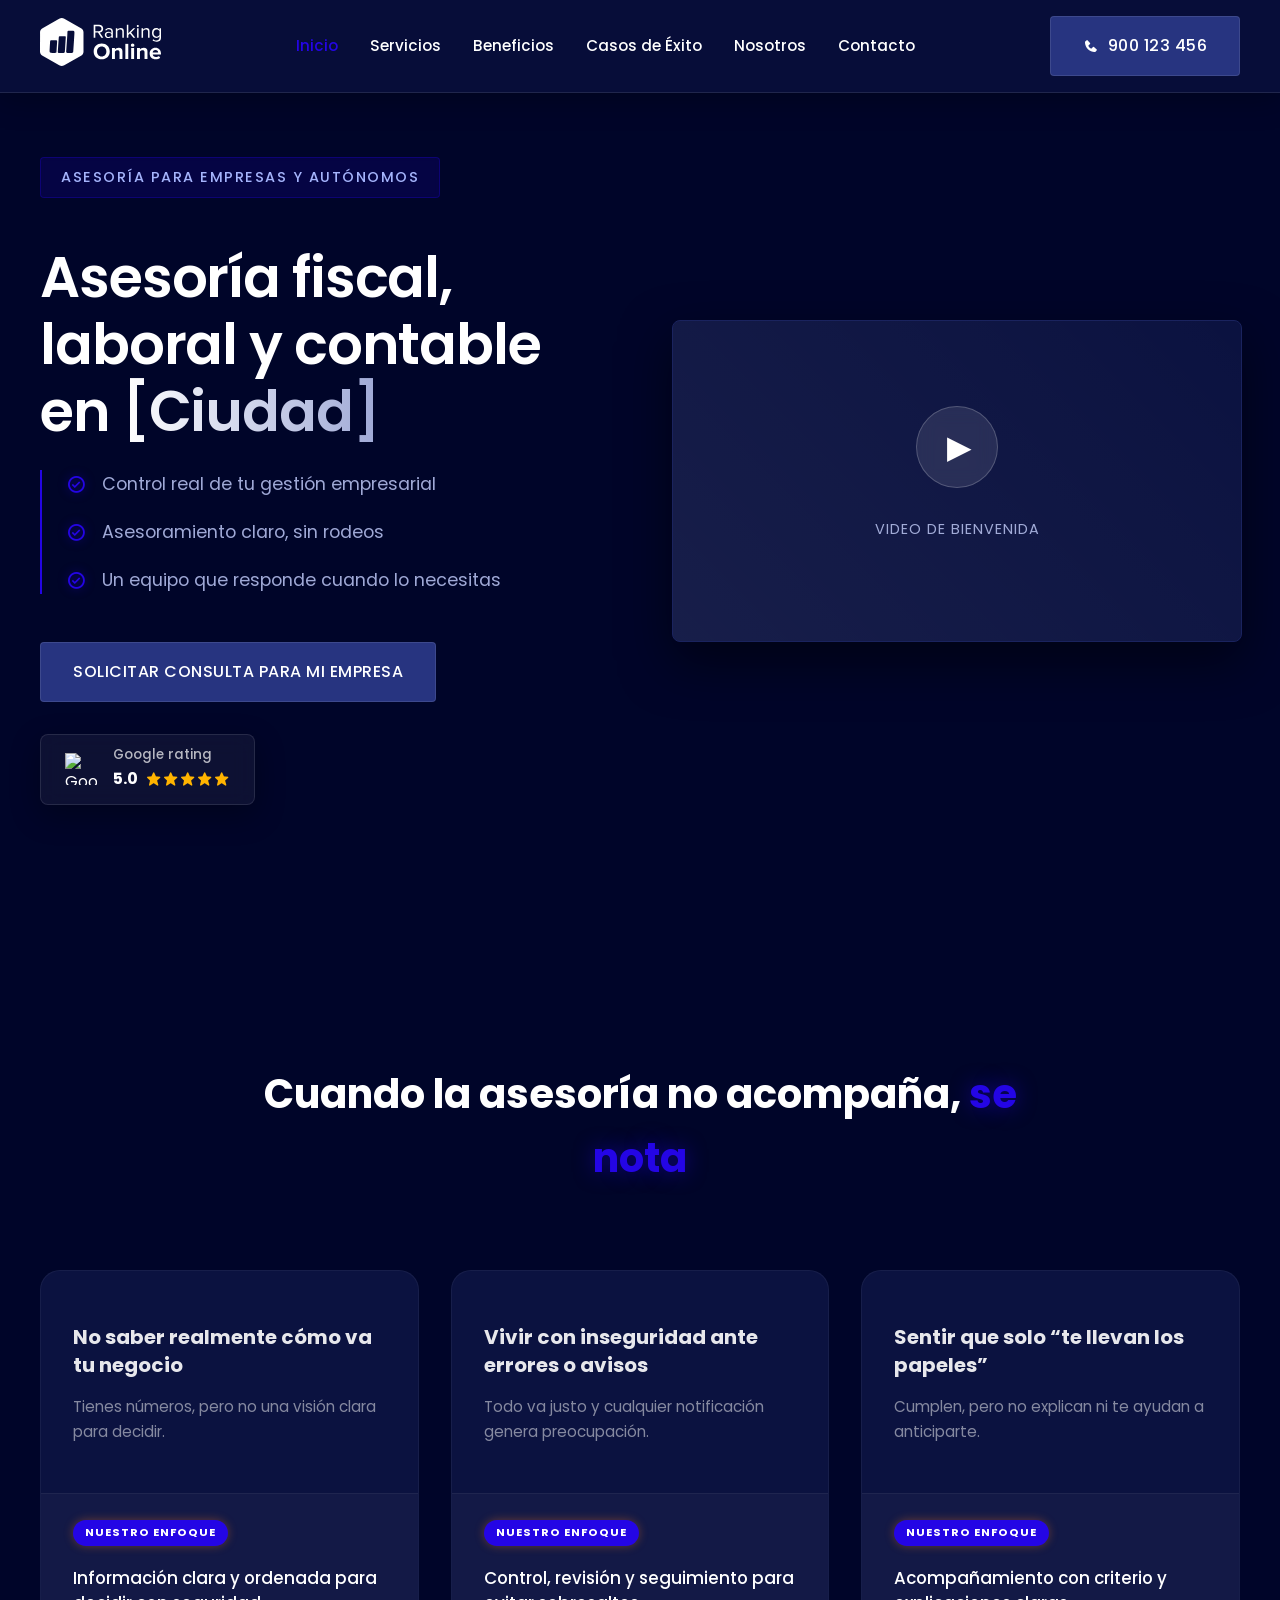
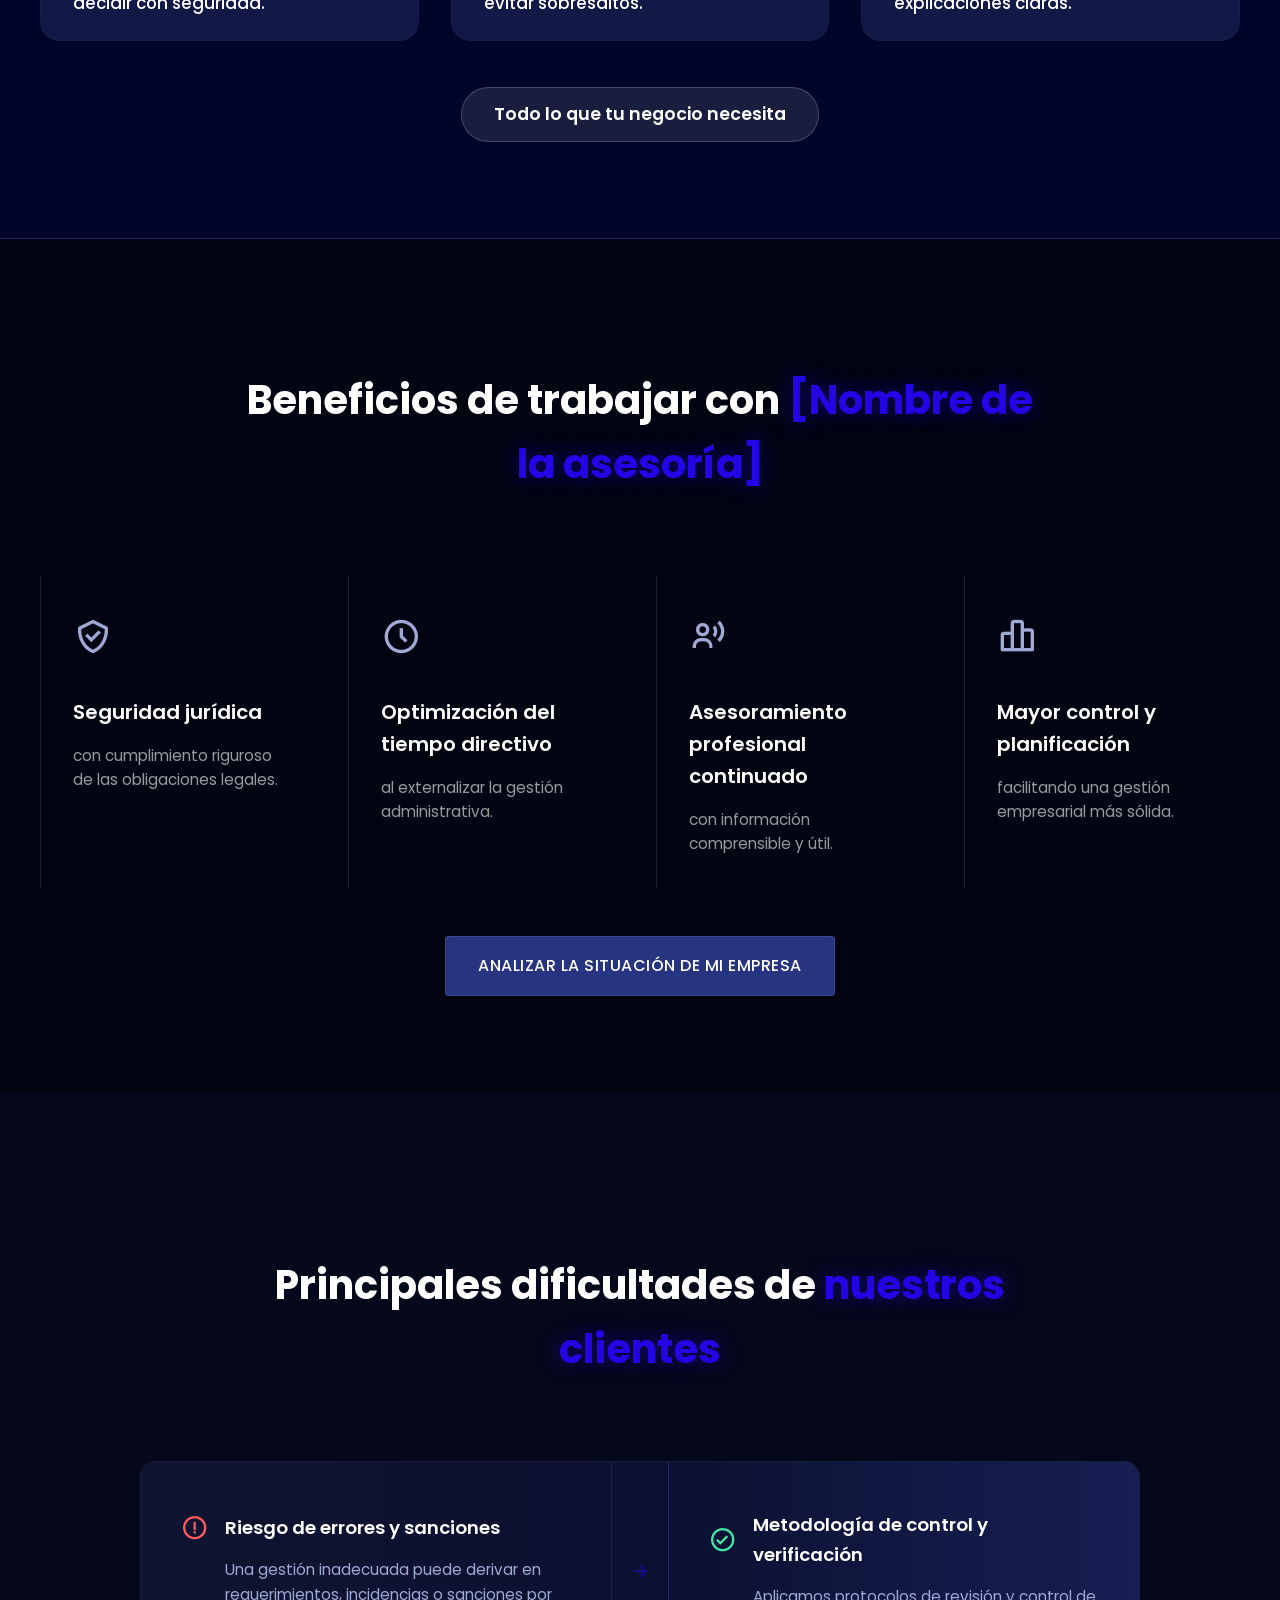
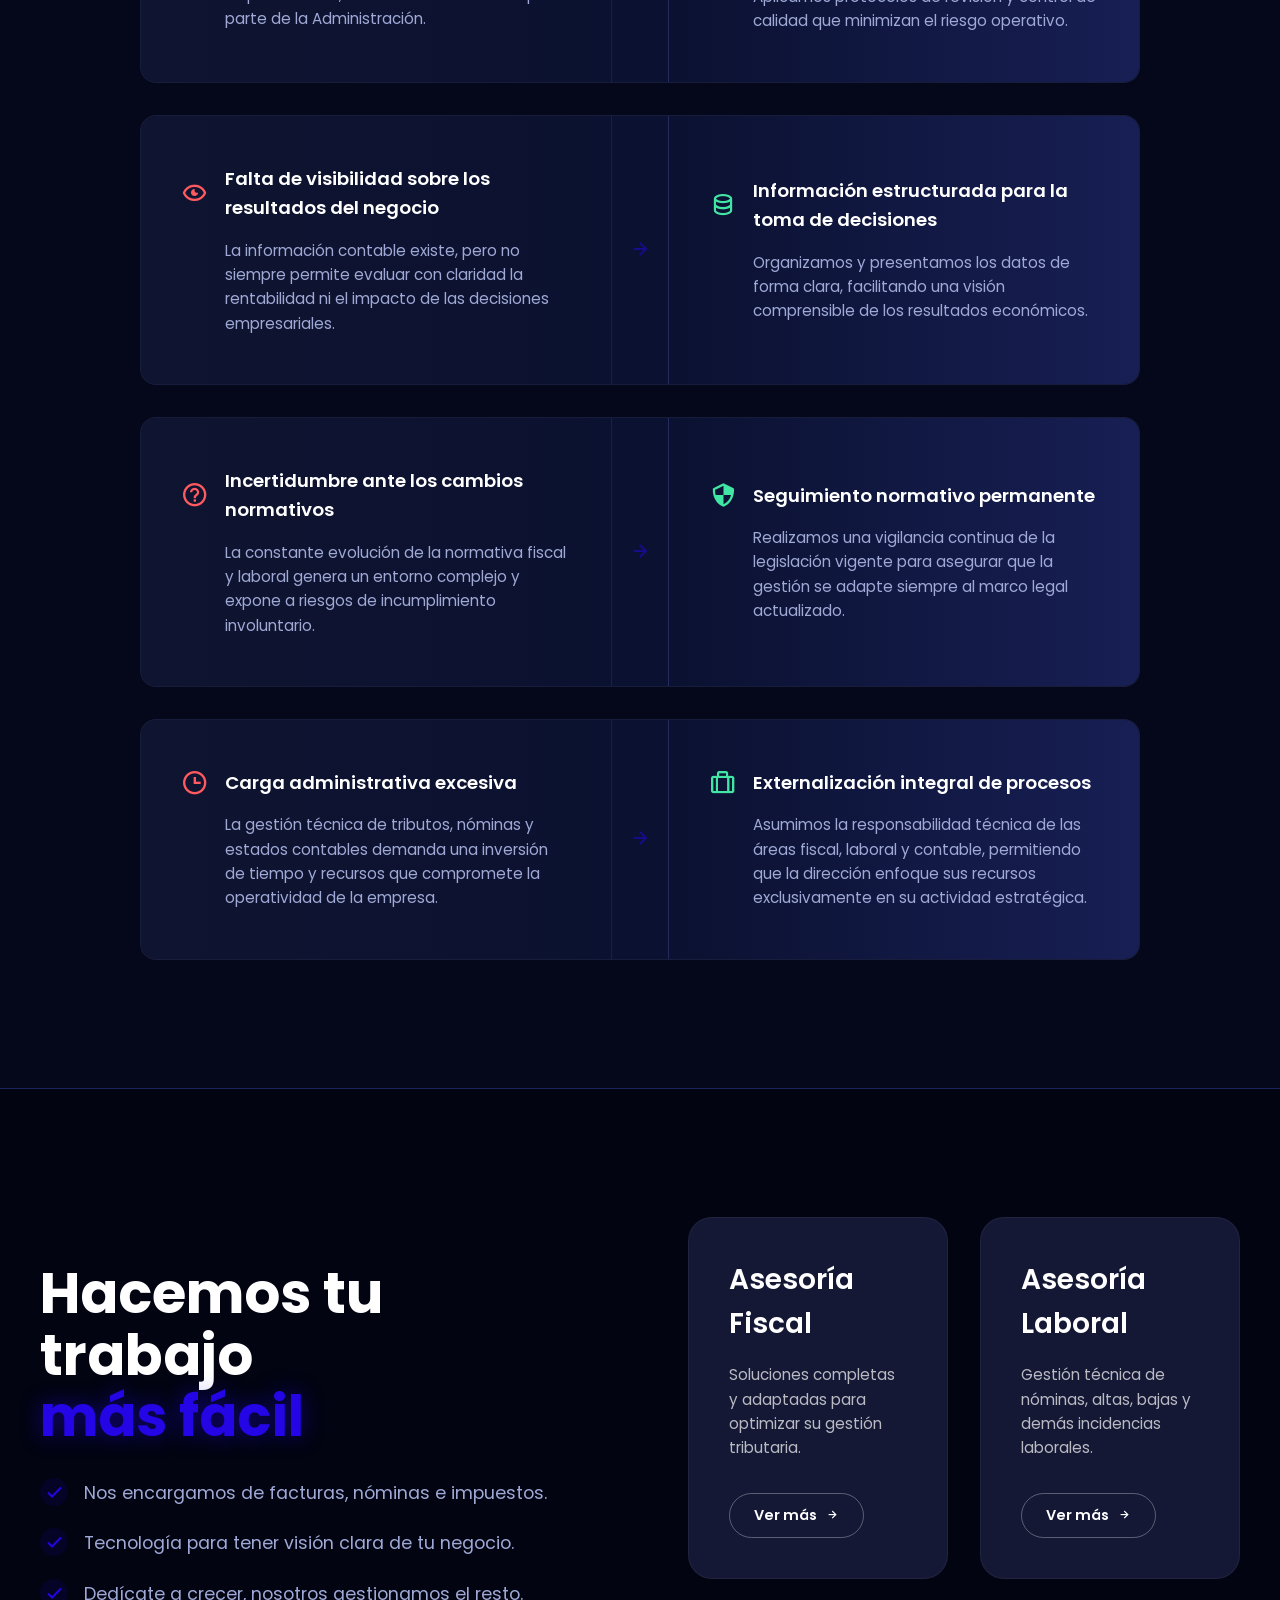
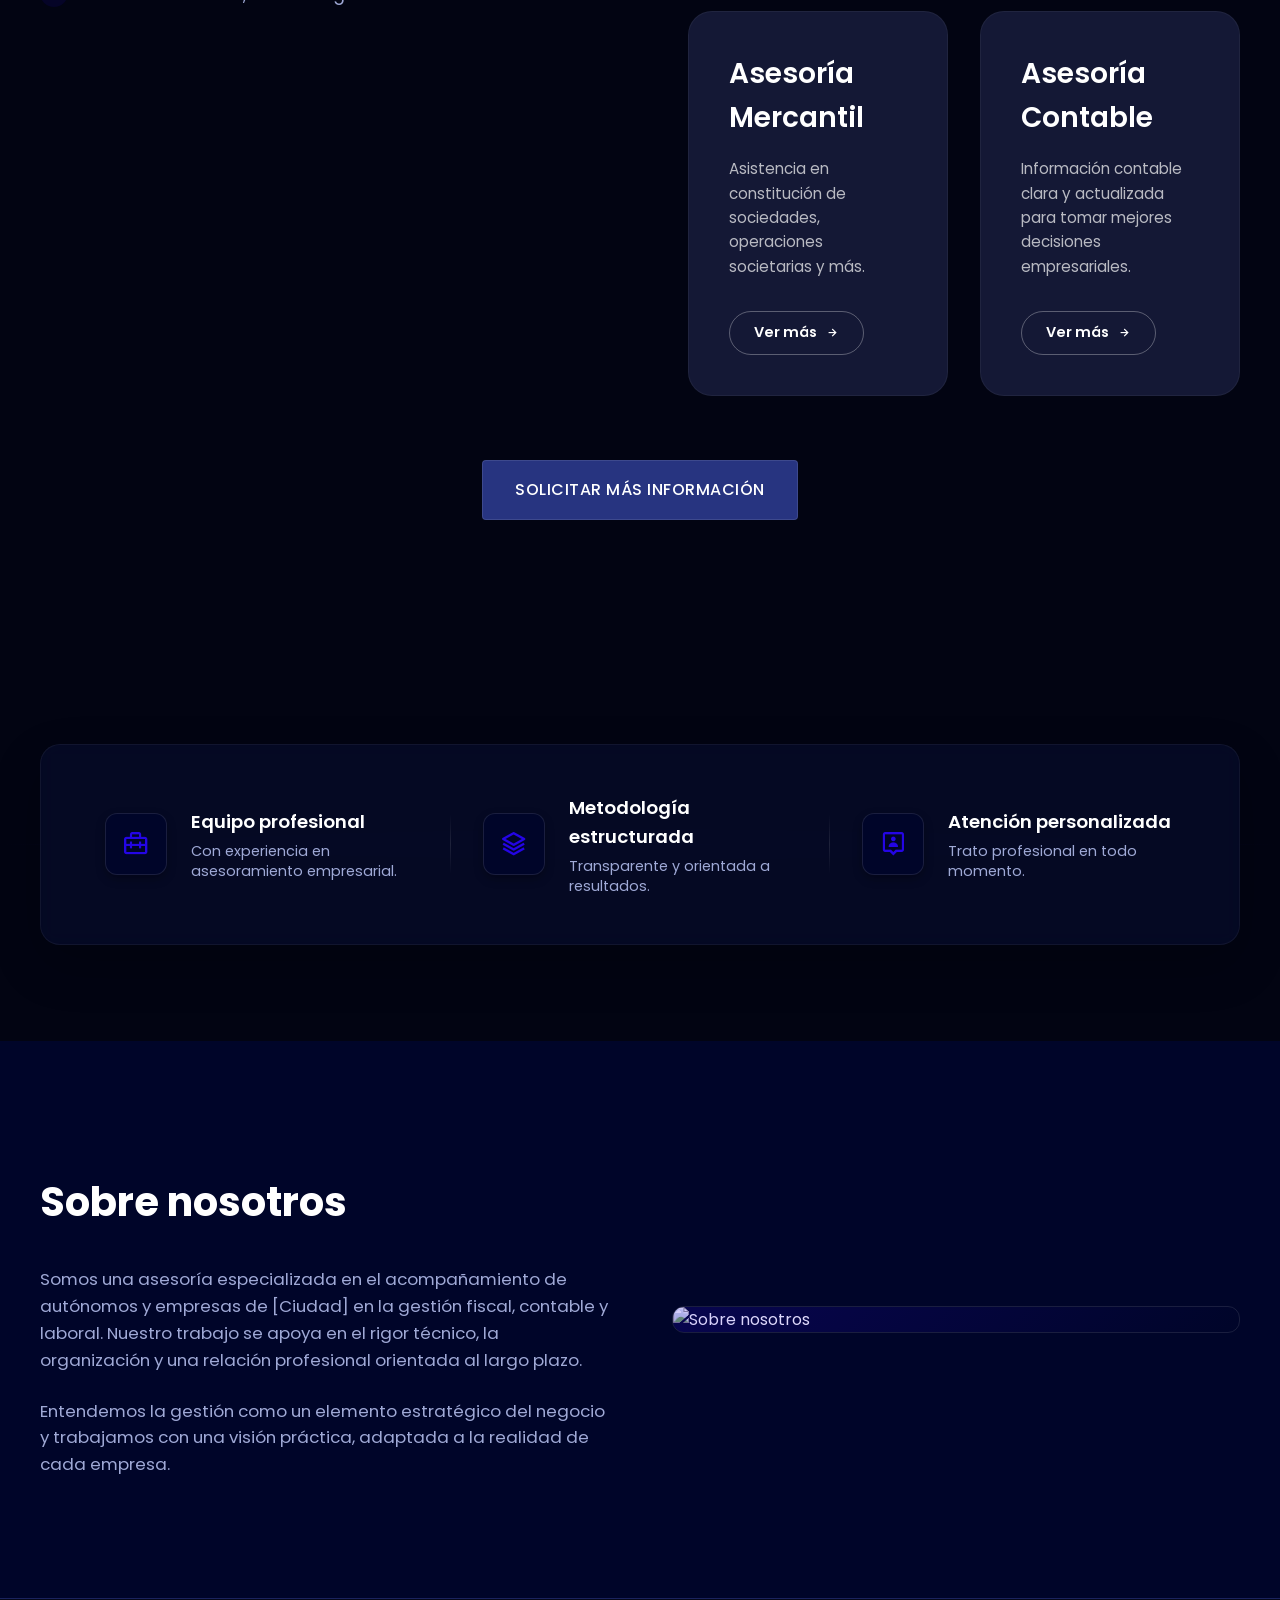
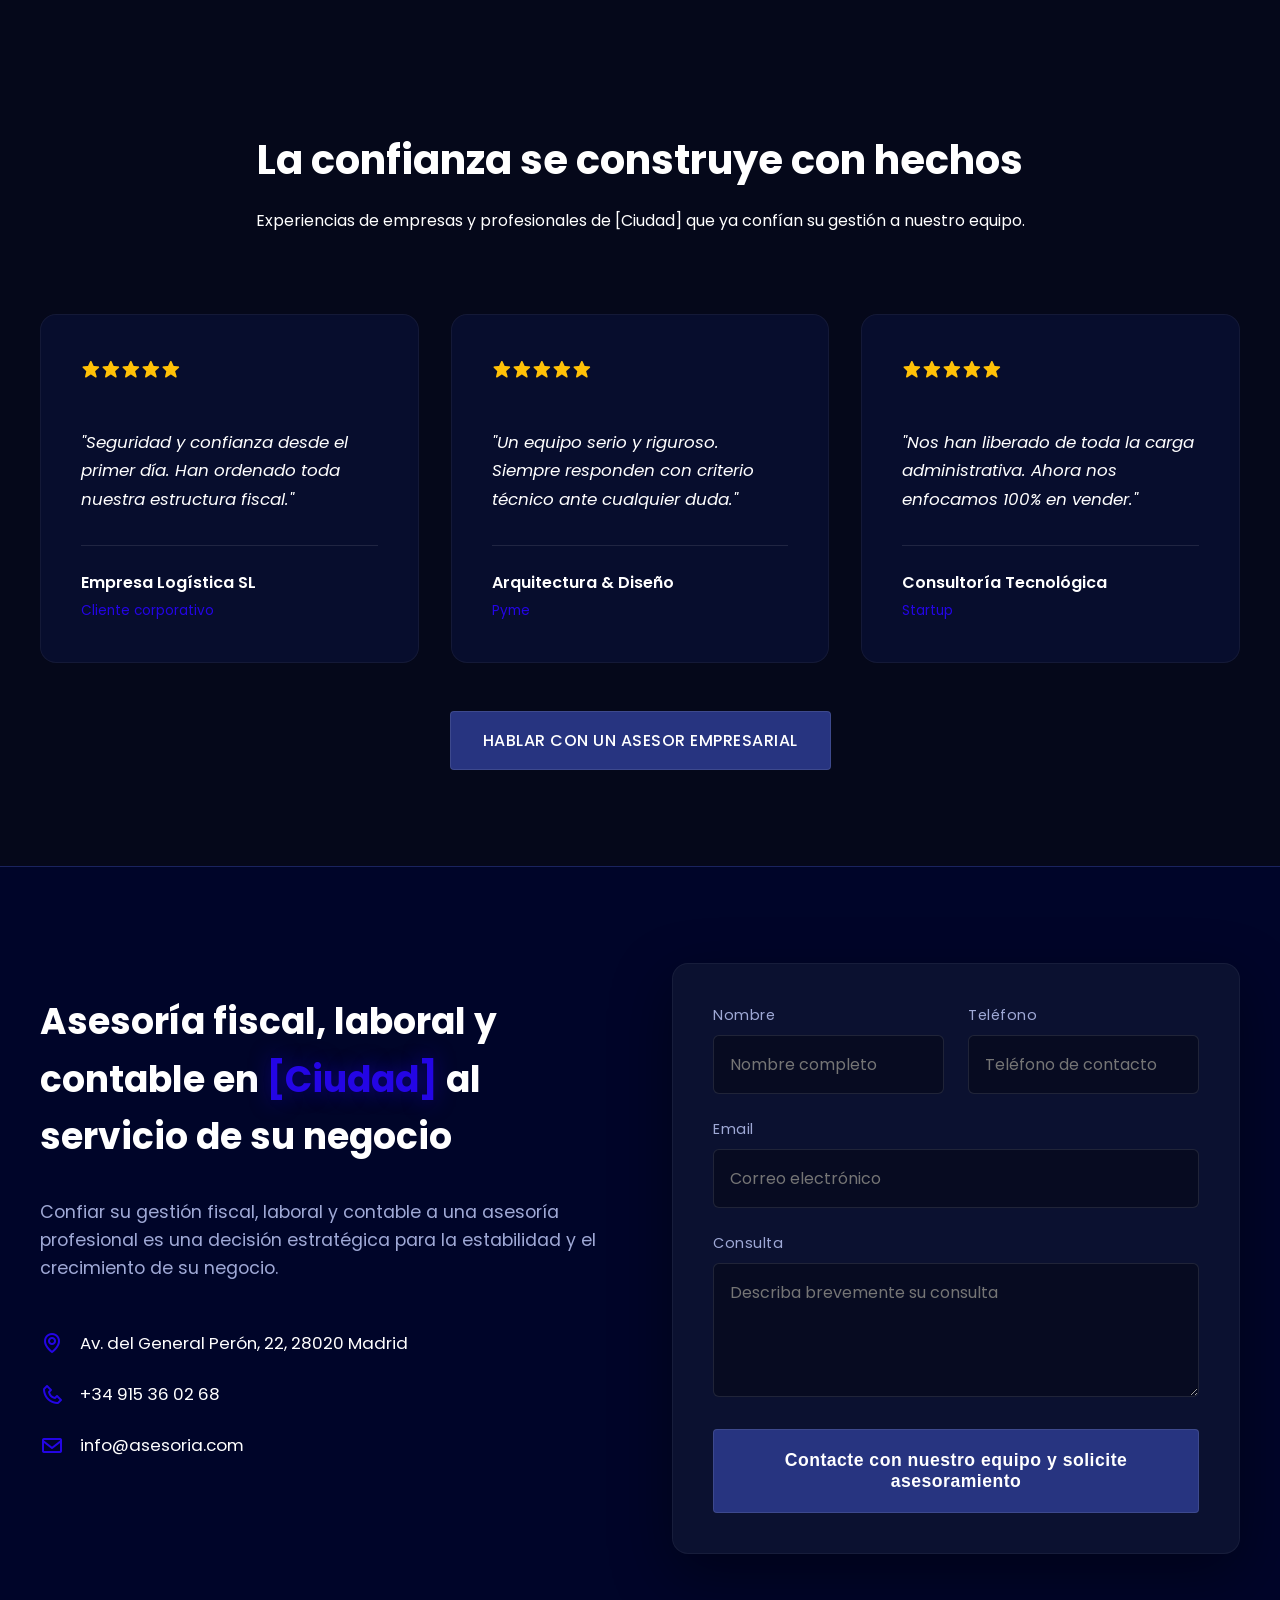
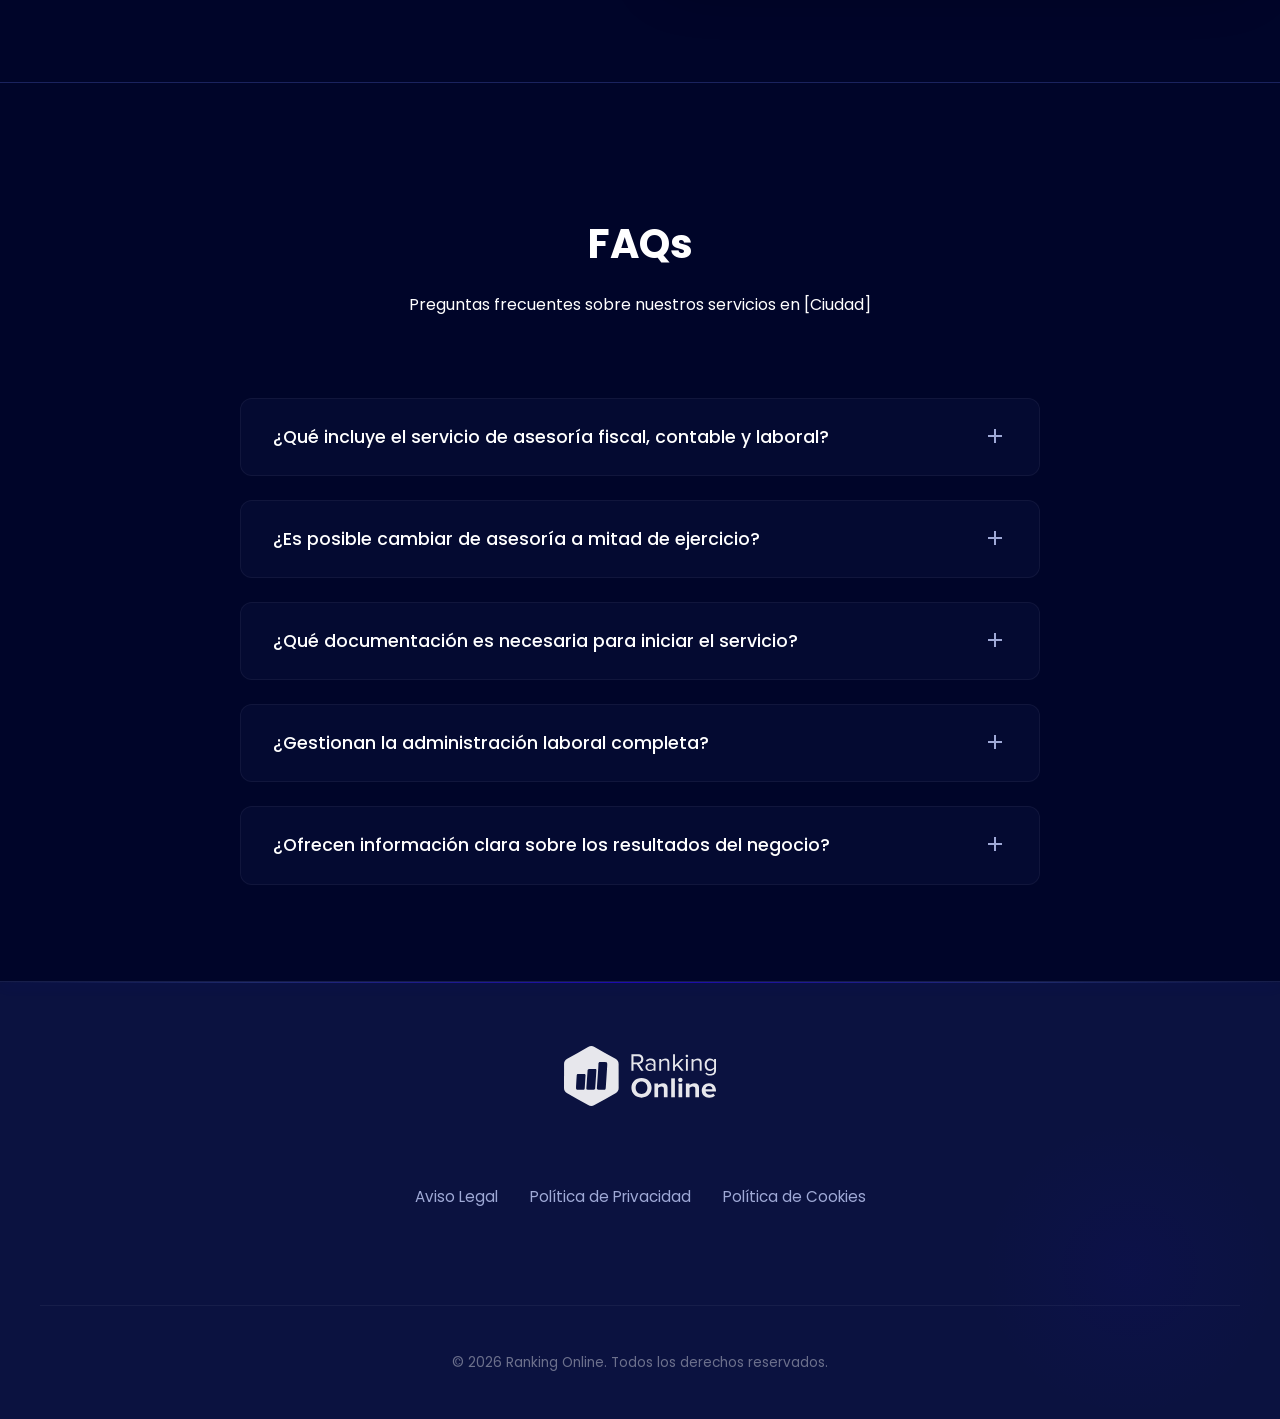
==== commit ff635066: "add reality section" ====
--- a/screens/template-dark/index.html
+++ b/screens/template-dark/index.html
@@ -97,7 +97,55 @@
                 </div>
             </div>
         </section>
-
+        <!-- Reality vs Approach Section -->
+        <section class="reality-vs-approach-section">
+            <div class="container">
+                <div class="section-header">
+                    <h2 class="section-title">Cuando la asesoría no acompaña, <span class="highlight">se nota</span>
+                    </h2>
+                </div>
+
+                <div class="reality-grid">
+                    <!-- Card 1 -->
+                    <div class="reality-card">
+                        <div class="problem-block">
+                            <h3>No saber realmente cómo va tu negocio</h3>
+                            <p>Tienes números, pero no una visión clara para decidir.</p>
+                        </div>
+                        <div class="approach-block">
+                            <div class="approach-label">Nuestro enfoque</div>
+                            <p>Información clara y ordenada para decidir con seguridad.</p>
+                        </div>
+                    </div>
+
+                    <!-- Card 2 -->
+                    <div class="reality-card">
+                        <div class="problem-block">
+                            <h3>Vivir con inseguridad ante errores o avisos</h3>
+                            <p>Todo va justo y cualquier notificación genera preocupación.</p>
+                        </div>
+                        <div class="approach-block">
+                            <div class="approach-label">Nuestro enfoque</div>
+                            <p>Control, revisión y seguimiento para evitar sobresaltos.</p>
+                        </div>
+                    </div>
+
+                    <!-- Card 3 -->
+                    <div class="reality-card">
+                        <div class="problem-block">
+                            <h3>Sentir que solo “te llevan los papeles”</h3>
+                            <p>Cumplen, pero no explican ni te ayudan a anticiparte.</p>
+                        </div>
+                        <div class="approach-block">
+                            <div class="approach-label">Nuestro enfoque</div>
+                            <p>Acompañamiento con criterio y explicaciones claras.</p>
+                        </div>
+                    </div>
+                </div>
+
+                <div class="section-footer-text">Todo lo que tu negocio necesita</div>
+            </div>
+        </section>
         <!-- Beneficios (Tech Linear Grid) -->
         <section class="benefits-section" id="beneficios">
             <div class="container">
@@ -278,7 +326,7 @@
                         <!-- Fiscal -->
                         <div class="bento-card">
                             <div class="card-content">
-                                <h3>Fiscal</h3>
+                                <h3>Asesoría Fiscal</h3>
                                 <p>Soluciones completas y adaptadas para optimizar su gestión tributaria.</p>
                             </div>
                             <a href="#contacto" class="btn-outline-pill">Ver más <i
@@ -288,18 +336,18 @@
                         <!-- Laboral -->
                         <div class="bento-card">
                             <div class="card-content">
-                                <h3>Laboral</h3>
+                                <h3>Asesoría Laboral</h3>
                                 <p>Gestión técnica de nóminas, altas, bajas y demás incidencias laborales.</p>
                             </div>
                             <a href="#contacto" class="btn-outline-pill">Ver más <i
                                     class='bx bx-right-arrow-alt'></i></a>
                         </div>
 
-                        <!-- Jurídico -->
+                        <!-- Mercantil -->
                         <div class="bento-card">
                             <div class="card-content">
-                                <h3>Jurídico</h3>
-                                <p>Asesoramiento legal para proteger los intereses de tu empresa.</p>
+                                <h3>Asesoría Mercantil</h3>
+                                <p>Asistencia en constitución de sociedades, operaciones societarias y más.</p>
                             </div>
                             <a href="#contacto" class="btn-outline-pill">Ver más <i
                                     class='bx bx-right-arrow-alt'></i></a>
@@ -308,14 +356,20 @@
                         <!-- Contable -->
                         <div class="bento-card">
                             <div class="card-content">
-                                <h3>Contable</h3>
-                                <p>Garantizamos un control financiero riguroso y personalizado.</p>
+                                <h3>Asesoría Contable</h3>
+                                <p>Información contable clara y actualizada para tomar mejores decisiones empresariales.
+                                </p>
                             </div>
                             <a href="#contacto" class="btn-outline-pill">Ver más <i
                                     class='bx bx-right-arrow-alt'></i></a>
                         </div>
                     </div>
                 </div>
+
+                <div class="cta-centered" style="text-align: center; margin-top: 4rem;">
+                    <a href="#contacto" class="btn btn-primary">Solicitar más información</a>
+                </div>
+            </div>
             </div>
         </section>
 
--- a/screens/template-dark/style.css
+++ b/screens/template-dark/style.css
@@ -1826,4 +1826,129 @@
     .services-cards-grid {
         grid-template-columns: 1fr;
     }
+}
+
+/* Reality vs Approach Section */
+.reality-vs-approach-section {
+    padding: 6rem 0;
+    background-color: var(--dark-base);
+    position: relative;
+    border-bottom: 1px solid var(--dark-border);
+}
+
+.reality-grid {
+    display: grid;
+    grid-template-columns: repeat(3, 1fr);
+    gap: 2rem;
+    margin-top: 3rem;
+    margin-bottom: 3rem;
+}
+
+
+.reality-card {
+    background: var(--dark-surface);
+    border-radius: 20px;
+    overflow: hidden;
+    border: 1px solid rgba(255, 255, 255, 0.05);
+    display: flex;
+    flex-direction: column;
+    height: 100%;
+    transition: all 0.3s ease;
+}
+
+.reality-card:hover {
+    transform: translateY(-5px);
+    border-color: rgba(255, 255, 255, 0.2);
+    box-shadow: 0 10px 30px rgba(0, 0, 0, 0.5);
+}
+
+.problem-block {
+    padding: 2rem;
+    flex-grow: 1;
+}
+
+/* Removed icon-bad styles */
+
+.problem-block h3 {
+    font-size: 1.25rem;
+    color: var(--white);
+    margin-bottom: 1rem;
+    line-height: 1.4;
+    opacity: 0.9;
+}
+
+.problem-block p {
+    font-size: 0.95rem;
+    color: rgba(255, 255, 255, 0.5);
+    /* More muted */
+    line-height: 1.6;
+}
+
+.approach-block {
+    background: rgba(255, 255, 255, 0.03);
+    /* Very subtle base */
+    padding: 1.5rem 2rem;
+    border-top: 1px solid rgba(255, 255, 255, 0.05);
+    position: relative;
+    overflow: hidden;
+    transition: all 0.3s ease;
+}
+
+/* Neon Glow Effect on Hover for Solution */
+.reality-card:hover .approach-block {
+    background: rgba(36, 5, 229, 0.15);
+    /* Accent tint */
+    border-top-color: var(--accent);
+    box-shadow: inset 0 0 20px rgba(36, 5, 229, 0.2);
+}
+
+.approach-label {
+    text-transform: uppercase;
+    font-size: 0.7rem;
+    font-weight: 700;
+    letter-spacing: 1px;
+    color: var(--dark-bg);
+    /* Dark text on pill */
+    margin-bottom: 0.75rem;
+    background: var(--accent);
+    /* Neon pill */
+    padding: 0.25rem 0.75rem;
+    border-radius: 20px;
+    display: inline-block;
+    box-shadow: 0 0 10px rgba(224, 108, 31, 0.4);
+    /* Glow from accent color */
+}
+
+.approach-block p {
+    color: var(--white);
+    font-weight: 500;
+    font-size: 1.05rem;
+    line-height: 1.5;
+    margin: 0.5rem 0 0;
+}
+
+.section-footer-text {
+    text-align: center;
+    font-size: 1.1rem;
+    font-weight: 600;
+    margin-top: 2rem;
+    color: var(--white);
+    background: rgba(255, 255, 255, 0.1);
+    border: 1px solid rgba(255, 255, 255, 0.2);
+    padding: 0.75rem 2rem;
+    border-radius: 50px;
+    width: fit-content;
+    margin-left: auto;
+    margin-right: auto;
+    display: block;
+    backdrop-filter: blur(10px);
+}
+
+@media (max-width: 992px) {
+    .reality-grid {
+        grid-template-columns: 1fr;
+        max-width: 600px;
+        margin-left: auto;
+        margin-right: auto;
+    }
 }
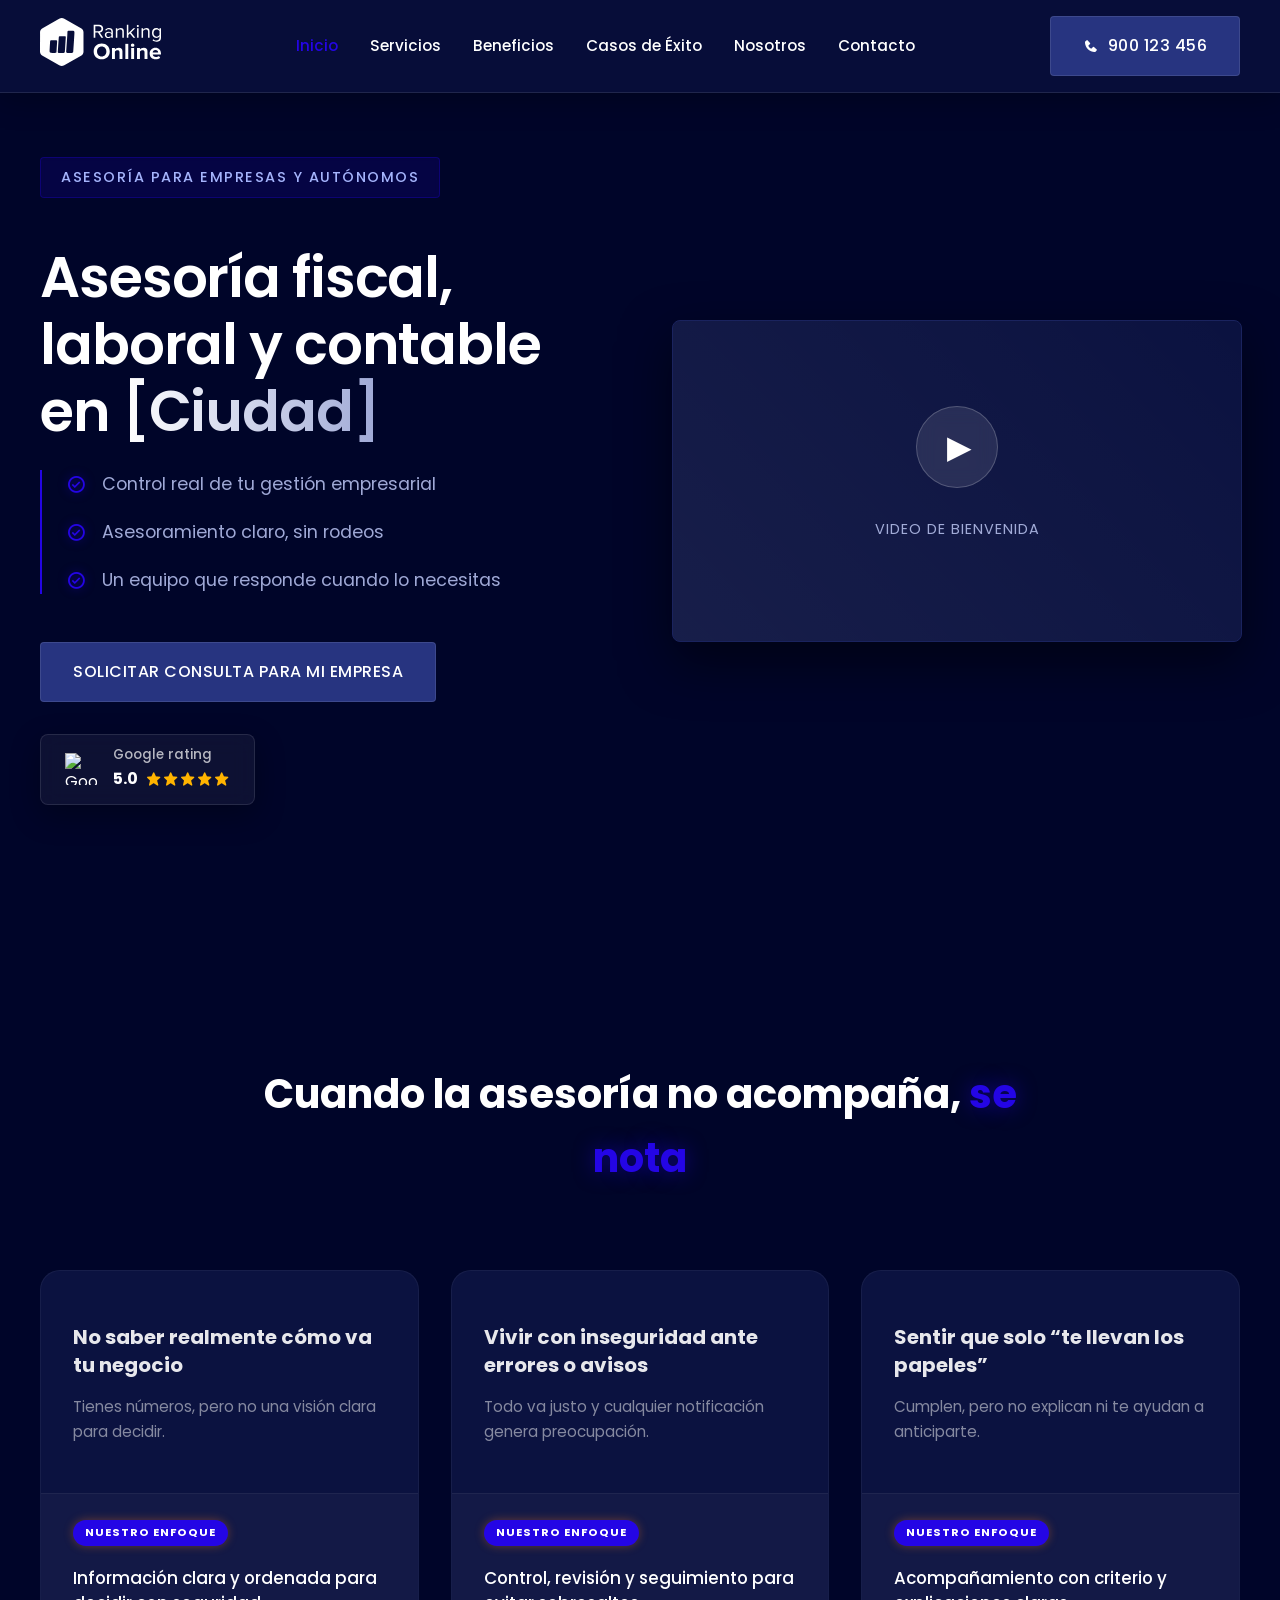
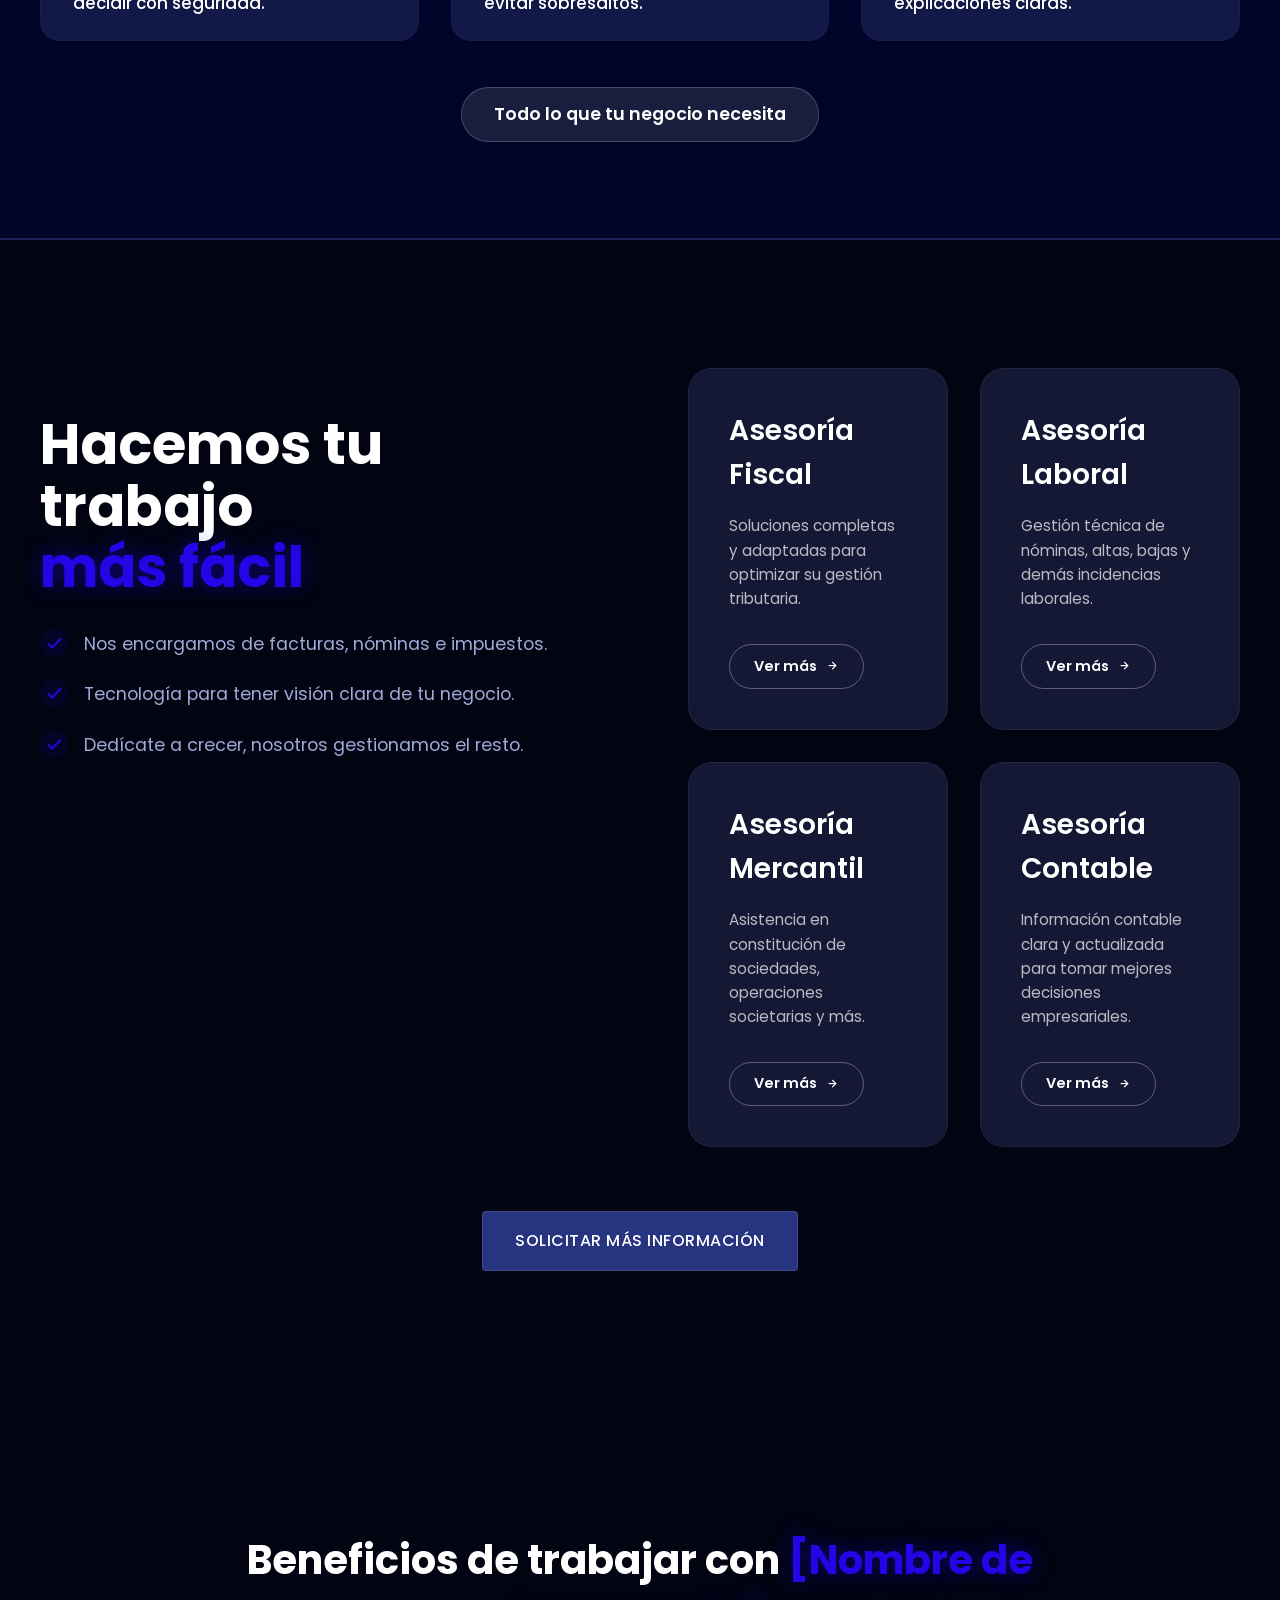
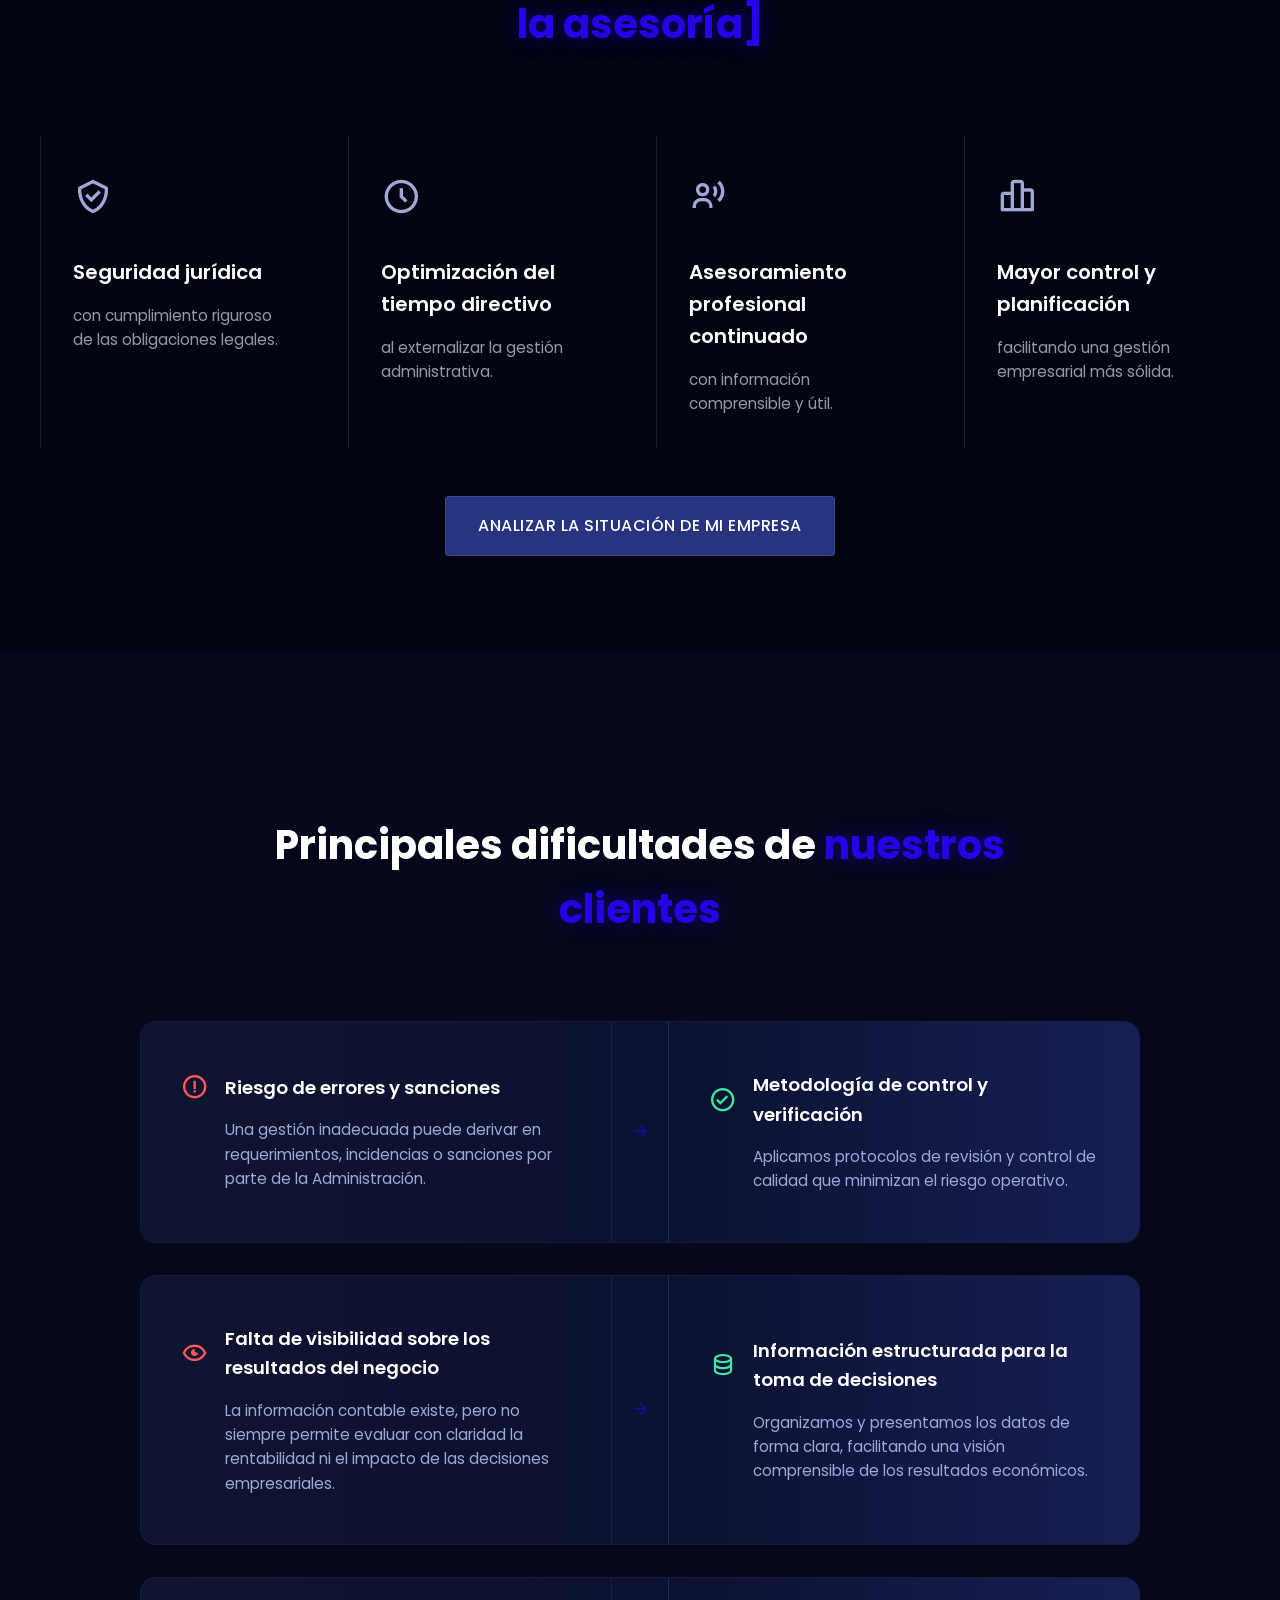
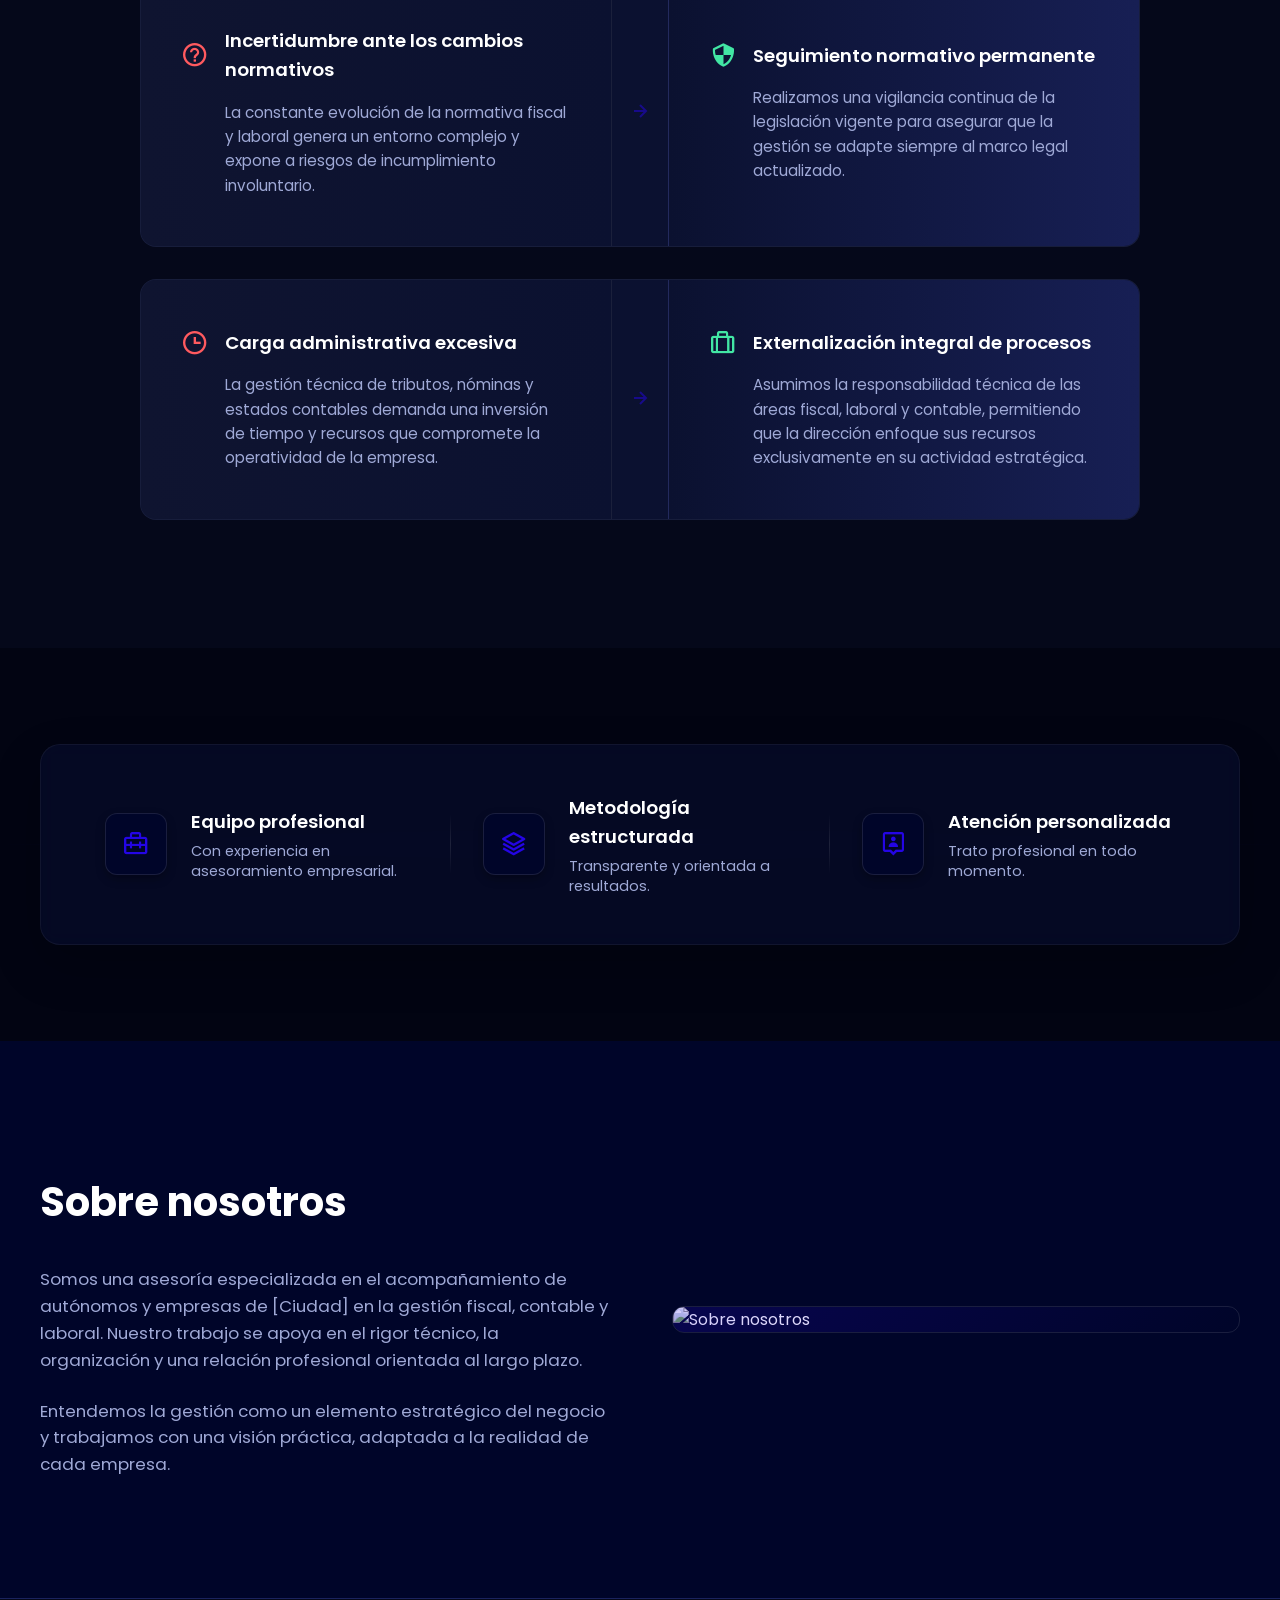
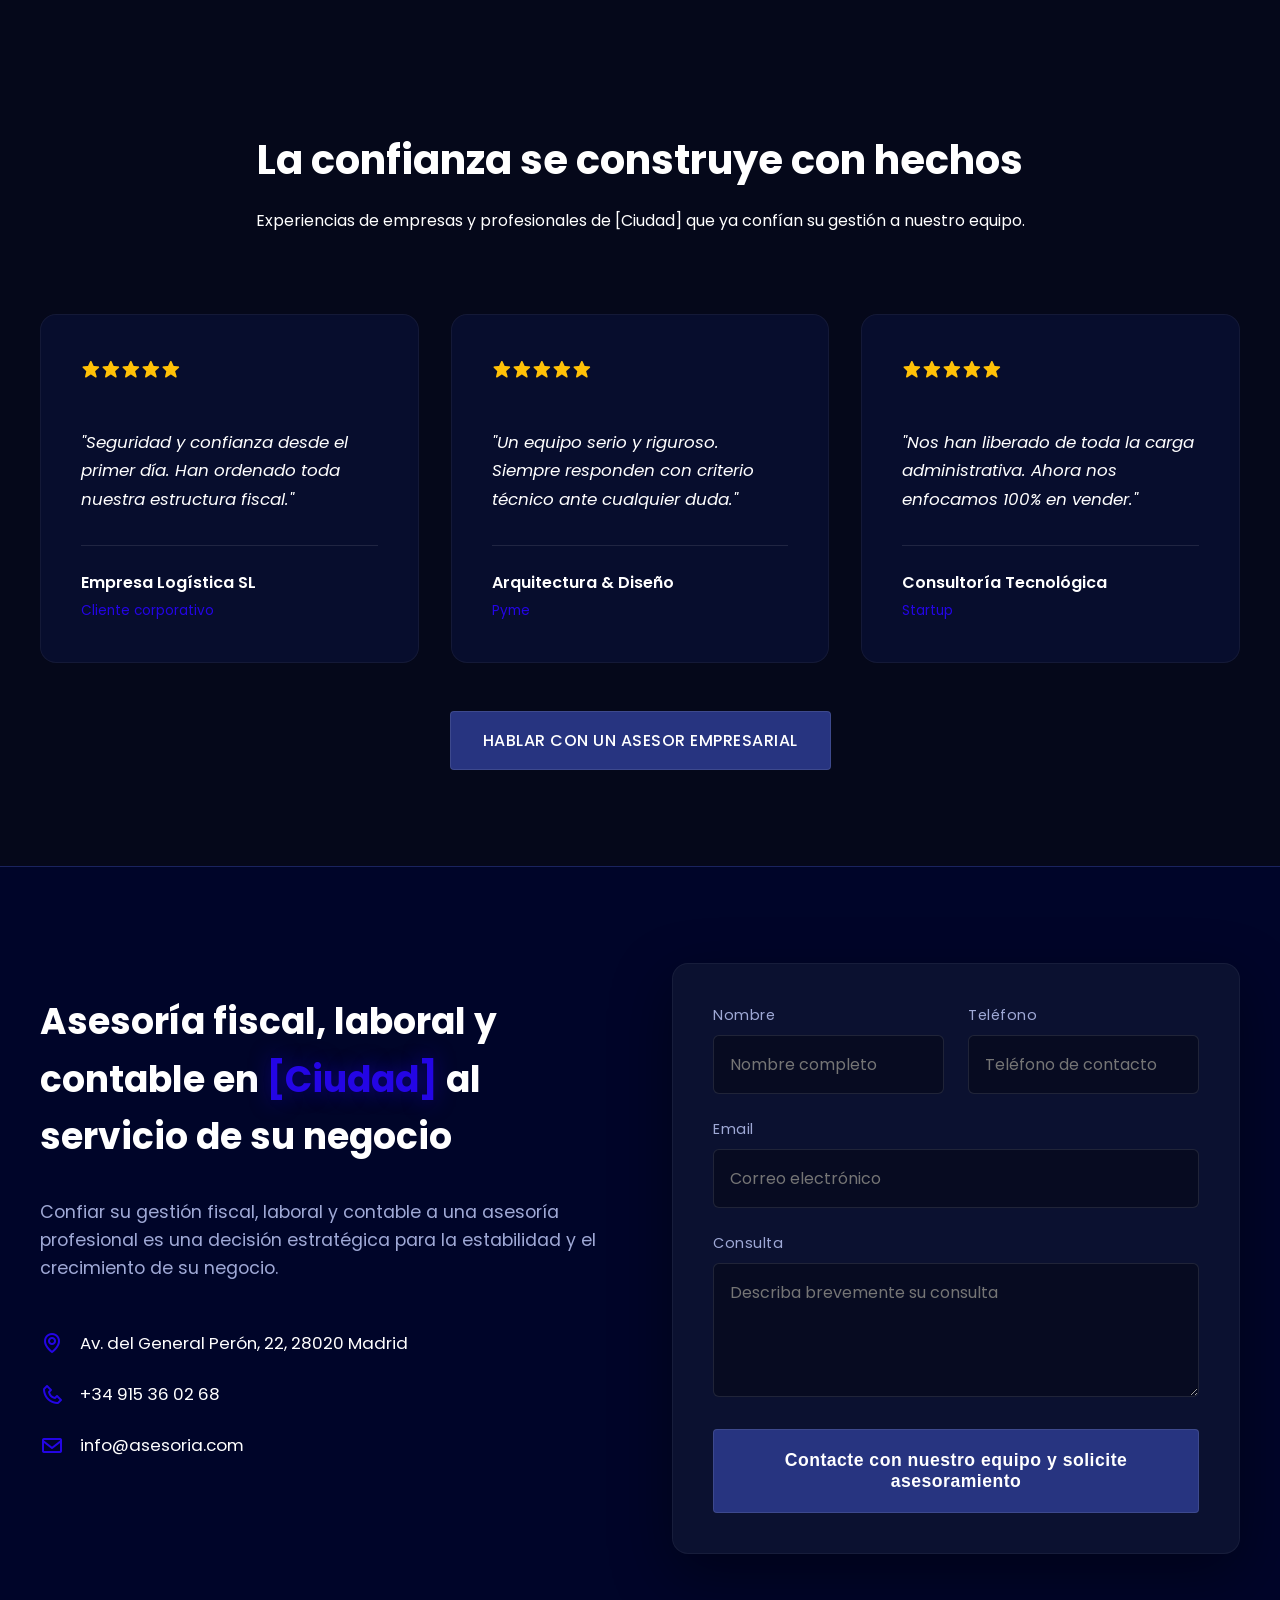
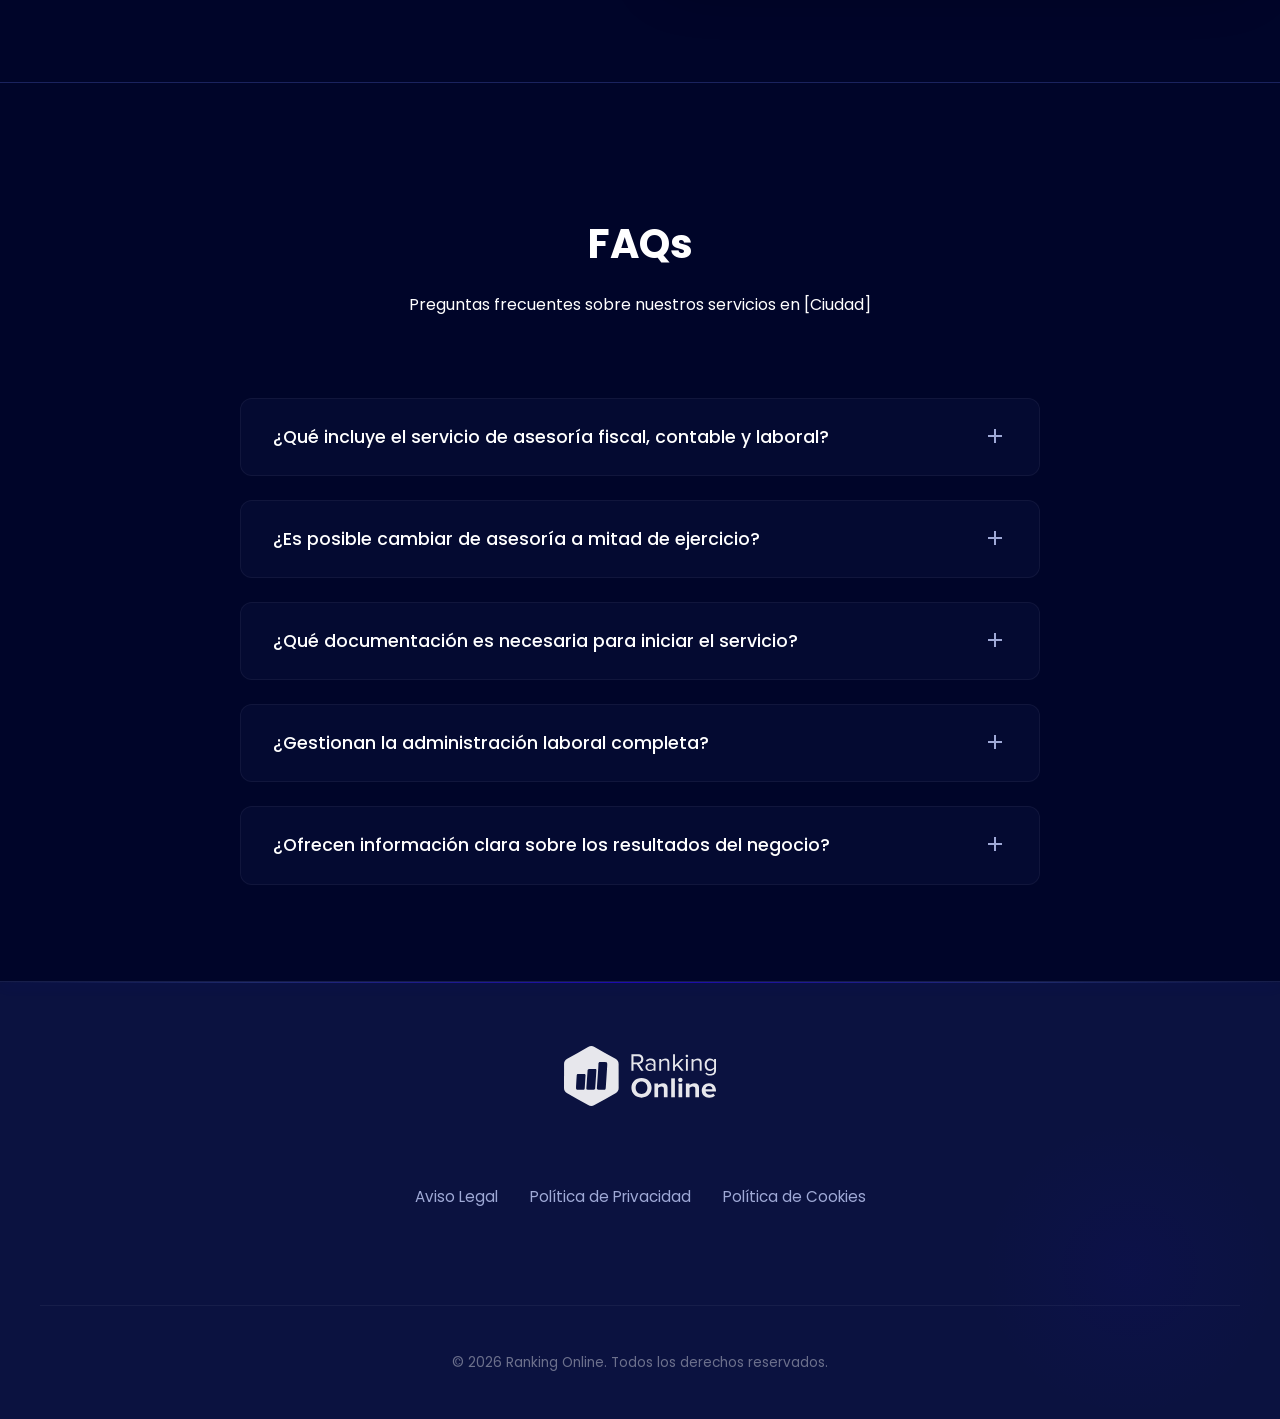
==== commit 70c7ff03: "ajust organization elements" ====
--- a/screens/template-dark/index.html
+++ b/screens/template-dark/index.html
@@ -146,165 +146,6 @@
                 <div class="section-footer-text">Todo lo que tu negocio necesita</div>
             </div>
         </section>
-        <!-- Beneficios (Tech Linear Grid) -->
-        <section class="benefits-section" id="beneficios">
-            <div class="container">
-                <div class="section-header">
-                    <h2 class="section-title">Beneficios de trabajar con <span class="highlight">[Nombre de la
-                            asesoría]</span></h2>
-                </div>
-
-                <div class="benefits-tech-grid">
-                    <!-- Item 1 -->
-                    <div class="tech-card">
-                        <div class="tech-icon-wrapper">
-                            <i class='bx bx-check-shield'></i>
-                        </div>
-                        <h3>Seguridad jurídica</h3>
-                        <p>con cumplimiento riguroso de las obligaciones legales.</p>
-                        <div class="tech-decoration"></div>
-                    </div>
-
-                    <!-- Item 2 -->
-                    <div class="tech-card">
-                        <div class="tech-icon-wrapper">
-                            <i class='bx bx-time-five'></i>
-                        </div>
-                        <h3>Optimización del tiempo directivo</h3>
-                        <p>al externalizar la gestión administrativa.</p>
-                        <div class="tech-decoration"></div>
-                    </div>
-
-                    <!-- Item 3 -->
-                    <div class="tech-card">
-                        <div class="tech-icon-wrapper">
-                            <i class='bx bx-user-voice'></i>
-                        </div>
-                        <h3>Asesoramiento profesional continuado</h3>
-                        <p>con información comprensible y útil.</p>
-                        <div class="tech-decoration"></div>
-                    </div>
-
-                    <!-- Item 4 -->
-                    <div class="tech-card">
-                        <div class="tech-icon-wrapper">
-                            <i class='bx bx-bar-chart-alt-2'></i>
-                        </div>
-                        <h3>Mayor control y planificación</h3>
-                        <p>facilitando una gestión empresarial más sólida.</p>
-                        <div class="tech-decoration"></div>
-                    </div>
-                </div>
-
-                <div class="cta-centered" style="text-align: center; margin-top: 3rem;">
-                    <a href="#contacto" class="btn btn-primary">Analizar la situación de mi empresa</a>
-                </div>
-            </div>
-        </section>
-
-        <!-- Comparison / Pain vs Solution -->
-        <section class="comparison-section">
-            <div class="container">
-                <div class="section-header">
-                    <h2 class="section-title">Principales dificultades de <span class="highlight">nuestros
-                            clientes</span></h2>
-                </div>
-
-                <div class="comparison-tech-container">
-                    <!-- Unit 1 -->
-                    <div class="tech-split-row">
-                        <div class="tech-panel problem">
-                            <div class="panel-header">
-                                <i class='bx bx-error-circle'></i>
-                                <h4>Riesgo de errores y sanciones</h4>
-                            </div>
-                            <p>Una gestión inadecuada puede derivar en requerimientos, incidencias o sanciones por parte
-                                de la Administración.</p>
-                        </div>
-                        <div class="tech-connector">
-                            <i class='bx bx-right-arrow-alt'></i>
-                        </div>
-                        <div class="tech-panel solution">
-                            <div class="panel-header">
-                                <i class='bx bx-check-circle'></i>
-                                <h4>Metodología de control y verificación</h4>
-                            </div>
-                            <p>Aplicamos protocolos de revisión y control de calidad que minimizan el riesgo operativo.
-                            </p>
-                        </div>
-                    </div>
-
-                    <!-- Unit 2 -->
-                    <div class="tech-split-row">
-                        <div class="tech-panel problem">
-                            <div class="panel-header">
-                                <i class='bx bx-show-alt'></i>
-                                <h4>Falta de visibilidad sobre los resultados del negocio</h4>
-                            </div>
-                            <p>La información contable existe, pero no siempre permite evaluar con claridad la
-                                rentabilidad ni el impacto de las decisiones empresariales.</p>
-                        </div>
-                        <div class="tech-connector">
-                            <i class='bx bx-right-arrow-alt'></i>
-                        </div>
-                        <div class="tech-panel solution">
-                            <div class="panel-header">
-                                <i class='bx bx-data'></i>
-                                <h4>Información estructurada para la toma de decisiones</h4>
-                            </div>
-                            <p>Organizamos y presentamos los datos de forma clara, facilitando una visión comprensible
-                                de los resultados económicos.</p>
-                        </div>
-                    </div>
-
-                    <!-- Unit 3 -->
-                    <div class="tech-split-row">
-                        <div class="tech-panel problem">
-                            <div class="panel-header">
-                                <i class='bx bx-help-circle'></i>
-                                <h4>Incertidumbre ante los cambios normativos</h4>
-                            </div>
-                            <p>La constante evolución de la normativa fiscal y laboral genera un entorno complejo y
-                                expone a riesgos de incumplimiento involuntario.</p>
-                        </div>
-                        <div class="tech-connector">
-                            <i class='bx bx-right-arrow-alt'></i>
-                        </div>
-                        <div class="tech-panel solution">
-                            <div class="panel-header">
-                                <i class='bx bx-shield-quarter'></i>
-                                <h4>Seguimiento normativo permanente</h4>
-                            </div>
-                            <p>Realizamos una vigilancia continua de la legislación vigente para asegurar que la gestión
-                                se adapte siempre al marco legal actualizado.</p>
-                        </div>
-                    </div>
-
-                    <!-- Unit 4 -->
-                    <div class="tech-split-row">
-                        <div class="tech-panel problem">
-                            <div class="panel-header">
-                                <i class='bx bx-time'></i>
-                                <h4>Carga administrativa excesiva</h4>
-                            </div>
-                            <p>La gestión técnica de tributos, nóminas y estados contables demanda una inversión de
-                                tiempo y recursos que compromete la operatividad de la empresa.</p>
-                        </div>
-                        <div class="tech-connector">
-                            <i class='bx bx-right-arrow-alt'></i>
-                        </div>
-                        <div class="tech-panel solution">
-                            <div class="panel-header">
-                                <i class='bx bx-briefcase-alt'></i>
-                                <h4>Externalización integral de procesos</h4>
-                            </div>
-                            <p>Asumimos la responsabilidad técnica de las áreas fiscal, laboral y contable, permitiendo
-                                que la dirección enfoque sus recursos exclusivamente en su actividad estratégica.</p>
-                        </div>
-                    </div>
-                </div>
-            </div>
-        </section>
 
         <!-- Services Grid (Interactive Bento) -->
         <section class="services-bento-section" id="servicios">
@@ -372,6 +213,167 @@
             </div>
             </div>
         </section>
+        <!-- Beneficios (Tech Linear Grid) -->
+        <section class="benefits-section" id="beneficios">
+            <div class="container">
+                <div class="section-header">
+                    <h2 class="section-title">Beneficios de trabajar con <span class="highlight">[Nombre de la
+                            asesoría]</span></h2>
+                </div>
+
+                <div class="benefits-tech-grid">
+                    <!-- Item 1 -->
+                    <div class="tech-card">
+                        <div class="tech-icon-wrapper">
+                            <i class='bx bx-check-shield'></i>
+                        </div>
+                        <h3>Seguridad jurídica</h3>
+                        <p>con cumplimiento riguroso de las obligaciones legales.</p>
+                        <div class="tech-decoration"></div>
+                    </div>
+
+                    <!-- Item 2 -->
+                    <div class="tech-card">
+                        <div class="tech-icon-wrapper">
+                            <i class='bx bx-time-five'></i>
+                        </div>
+                        <h3>Optimización del tiempo directivo</h3>
+                        <p>al externalizar la gestión administrativa.</p>
+                        <div class="tech-decoration"></div>
+                    </div>
+
+                    <!-- Item 3 -->
+                    <div class="tech-card">
+                        <div class="tech-icon-wrapper">
+                            <i class='bx bx-user-voice'></i>
+                        </div>
+                        <h3>Asesoramiento profesional continuado</h3>
+                        <p>con información comprensible y útil.</p>
+                        <div class="tech-decoration"></div>
+                    </div>
+
+                    <!-- Item 4 -->
+                    <div class="tech-card">
+                        <div class="tech-icon-wrapper">
+                            <i class='bx bx-bar-chart-alt-2'></i>
+                        </div>
+                        <h3>Mayor control y planificación</h3>
+                        <p>facilitando una gestión empresarial más sólida.</p>
+                        <div class="tech-decoration"></div>
+                    </div>
+                </div>
+
+                <div class="cta-centered" style="text-align: center; margin-top: 3rem;">
+                    <a href="#contacto" class="btn btn-primary">Analizar la situación de mi empresa</a>
+                </div>
+            </div>
+        </section>
+
+        <!-- Comparison / Pain vs Solution -->
+        <section class="comparison-section">
+            <div class="container">
+                <div class="section-header">
+                    <h2 class="section-title">Principales dificultades de <span class="highlight">nuestros
+                            clientes</span></h2>
+                </div>
+
+                <div class="comparison-tech-container">
+                    <!-- Unit 1 -->
+                    <div class="tech-split-row">
+                        <div class="tech-panel problem">
+                            <div class="panel-header">
+                                <i class='bx bx-error-circle'></i>
+                                <h4>Riesgo de errores y sanciones</h4>
+                            </div>
+                            <p>Una gestión inadecuada puede derivar en requerimientos, incidencias o sanciones por parte
+                                de la Administración.</p>
+                        </div>
+                        <div class="tech-connector">
+                            <i class='bx bx-right-arrow-alt'></i>
+                        </div>
+                        <div class="tech-panel solution">
+                            <div class="panel-header">
+                                <i class='bx bx-check-circle'></i>
+                                <h4>Metodología de control y verificación</h4>
+                            </div>
+                            <p>Aplicamos protocolos de revisión y control de calidad que minimizan el riesgo operativo.
+                            </p>
+                        </div>
+                    </div>
+
+                    <!-- Unit 2 -->
+                    <div class="tech-split-row">
+                        <div class="tech-panel problem">
+                            <div class="panel-header">
+                                <i class='bx bx-show-alt'></i>
+                                <h4>Falta de visibilidad sobre los resultados del negocio</h4>
+                            </div>
+                            <p>La información contable existe, pero no siempre permite evaluar con claridad la
+                                rentabilidad ni el impacto de las decisiones empresariales.</p>
+                        </div>
+                        <div class="tech-connector">
+                            <i class='bx bx-right-arrow-alt'></i>
+                        </div>
+                        <div class="tech-panel solution">
+                            <div class="panel-header">
+                                <i class='bx bx-data'></i>
+                                <h4>Información estructurada para la toma de decisiones</h4>
+                            </div>
+                            <p>Organizamos y presentamos los datos de forma clara, facilitando una visión comprensible
+                                de los resultados económicos.</p>
+                        </div>
+                    </div>
+
+                    <!-- Unit 3 -->
+                    <div class="tech-split-row">
+                        <div class="tech-panel problem">
+                            <div class="panel-header">
+                                <i class='bx bx-help-circle'></i>
+                                <h4>Incertidumbre ante los cambios normativos</h4>
+                            </div>
+                            <p>La constante evolución de la normativa fiscal y laboral genera un entorno complejo y
+                                expone a riesgos de incumplimiento involuntario.</p>
+                        </div>
+                        <div class="tech-connector">
+                            <i class='bx bx-right-arrow-alt'></i>
+                        </div>
+                        <div class="tech-panel solution">
+                            <div class="panel-header">
+                                <i class='bx bx-shield-quarter'></i>
+                                <h4>Seguimiento normativo permanente</h4>
+                            </div>
+                            <p>Realizamos una vigilancia continua de la legislación vigente para asegurar que la gestión
+                                se adapte siempre al marco legal actualizado.</p>
+                        </div>
+                    </div>
+
+                    <!-- Unit 4 -->
+                    <div class="tech-split-row">
+                        <div class="tech-panel problem">
+                            <div class="panel-header">
+                                <i class='bx bx-time'></i>
+                                <h4>Carga administrativa excesiva</h4>
+                            </div>
+                            <p>La gestión técnica de tributos, nóminas y estados contables demanda una inversión de
+                                tiempo y recursos que compromete la operatividad de la empresa.</p>
+                        </div>
+                        <div class="tech-connector">
+                            <i class='bx bx-right-arrow-alt'></i>
+                        </div>
+                        <div class="tech-panel solution">
+                            <div class="panel-header">
+                                <i class='bx bx-briefcase-alt'></i>
+                                <h4>Externalización integral de procesos</h4>
+                            </div>
+                            <p>Asumimos la responsabilidad técnica de las áreas fiscal, laboral y contable, permitiendo
+                                que la dirección enfoque sus recursos exclusivamente en su actividad estratégica.</p>
+                        </div>
+                    </div>
+                </div>
+            </div>
+        </section>
+
+
 
 
         <!-- Trust Section (Data Strip) -->
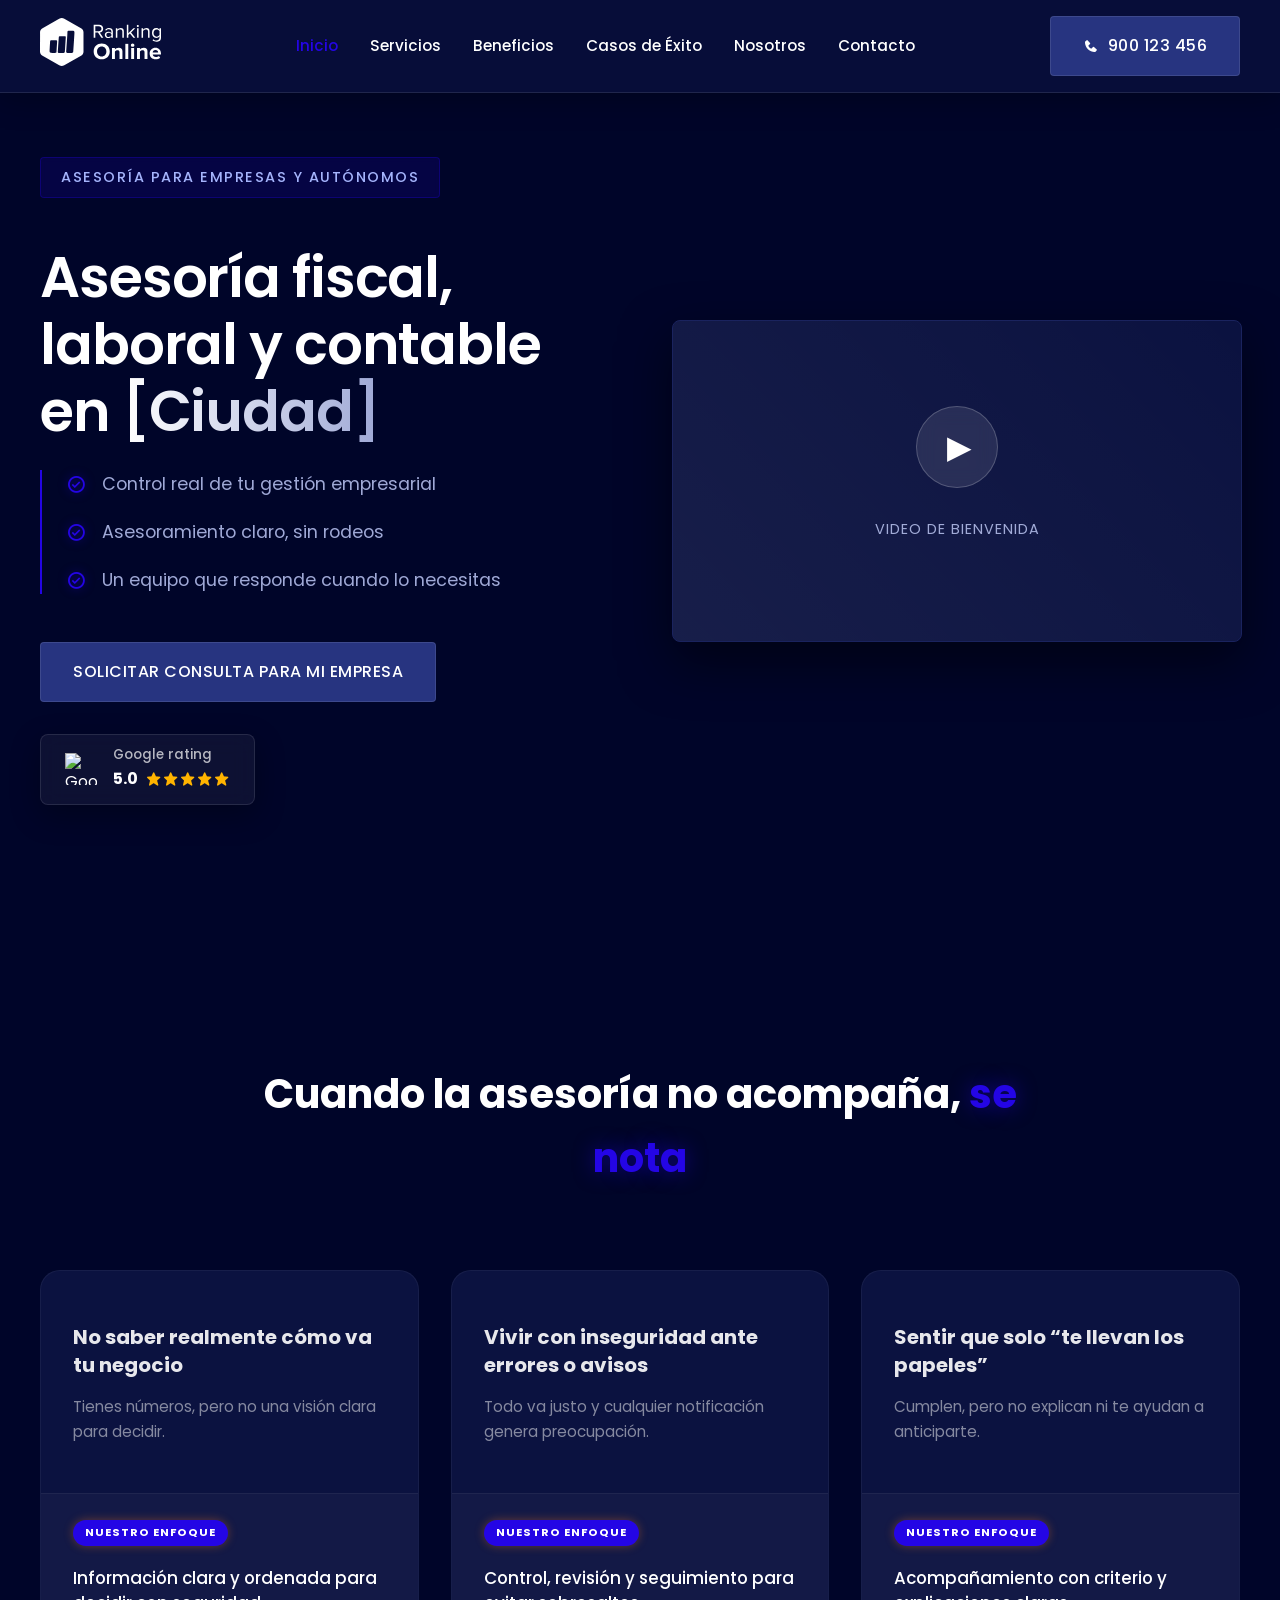
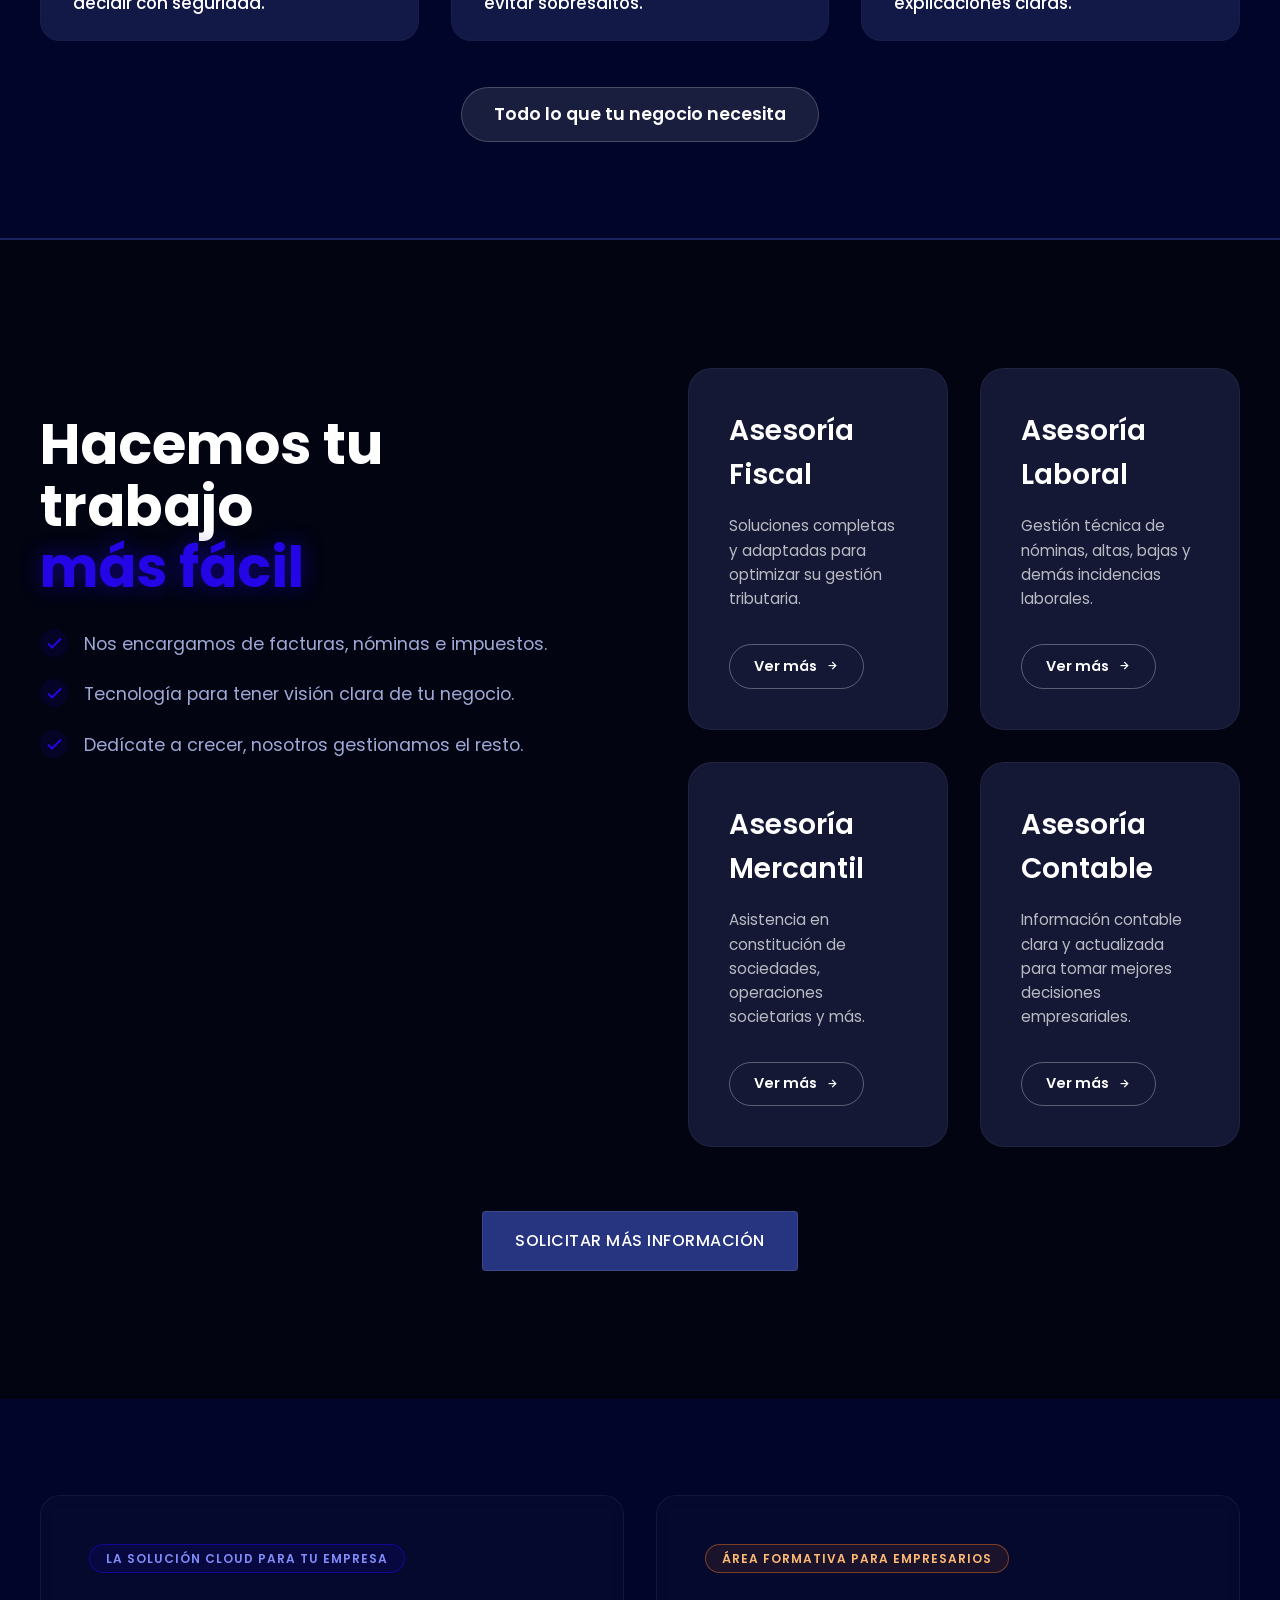
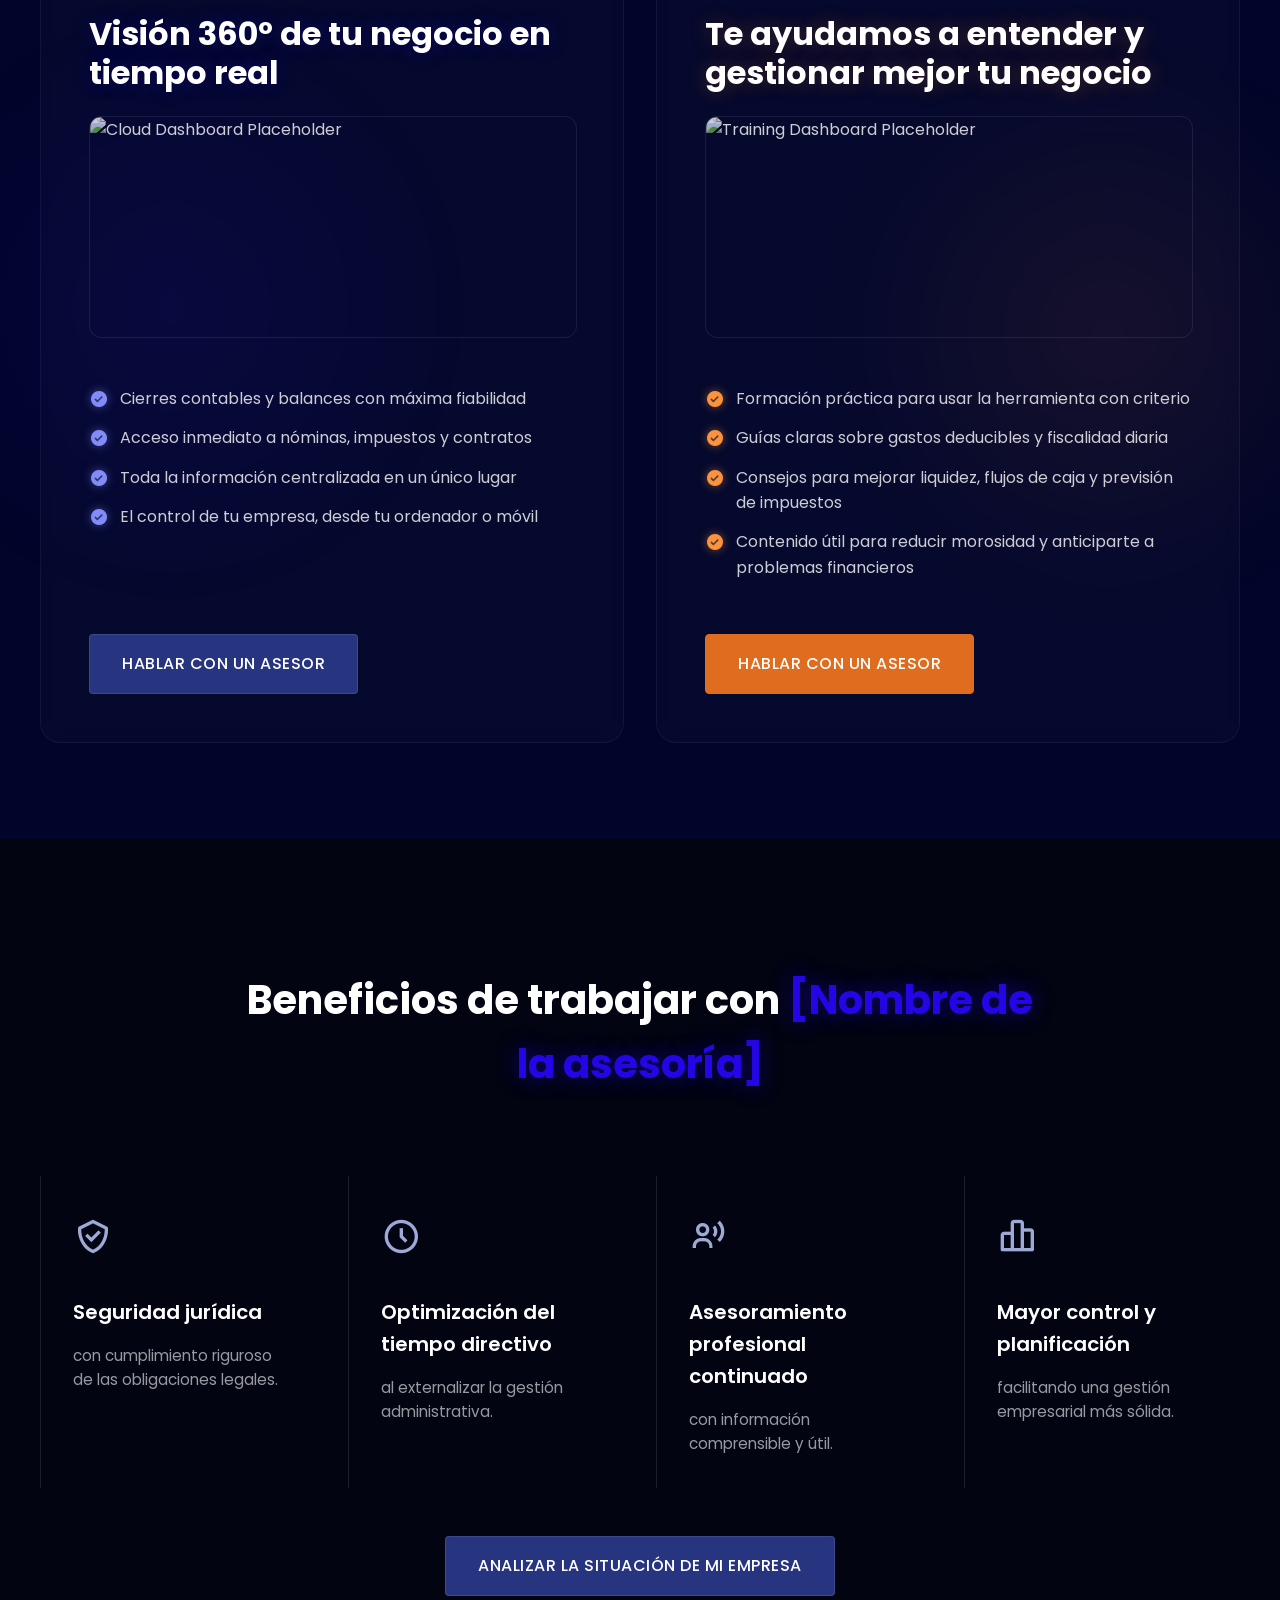
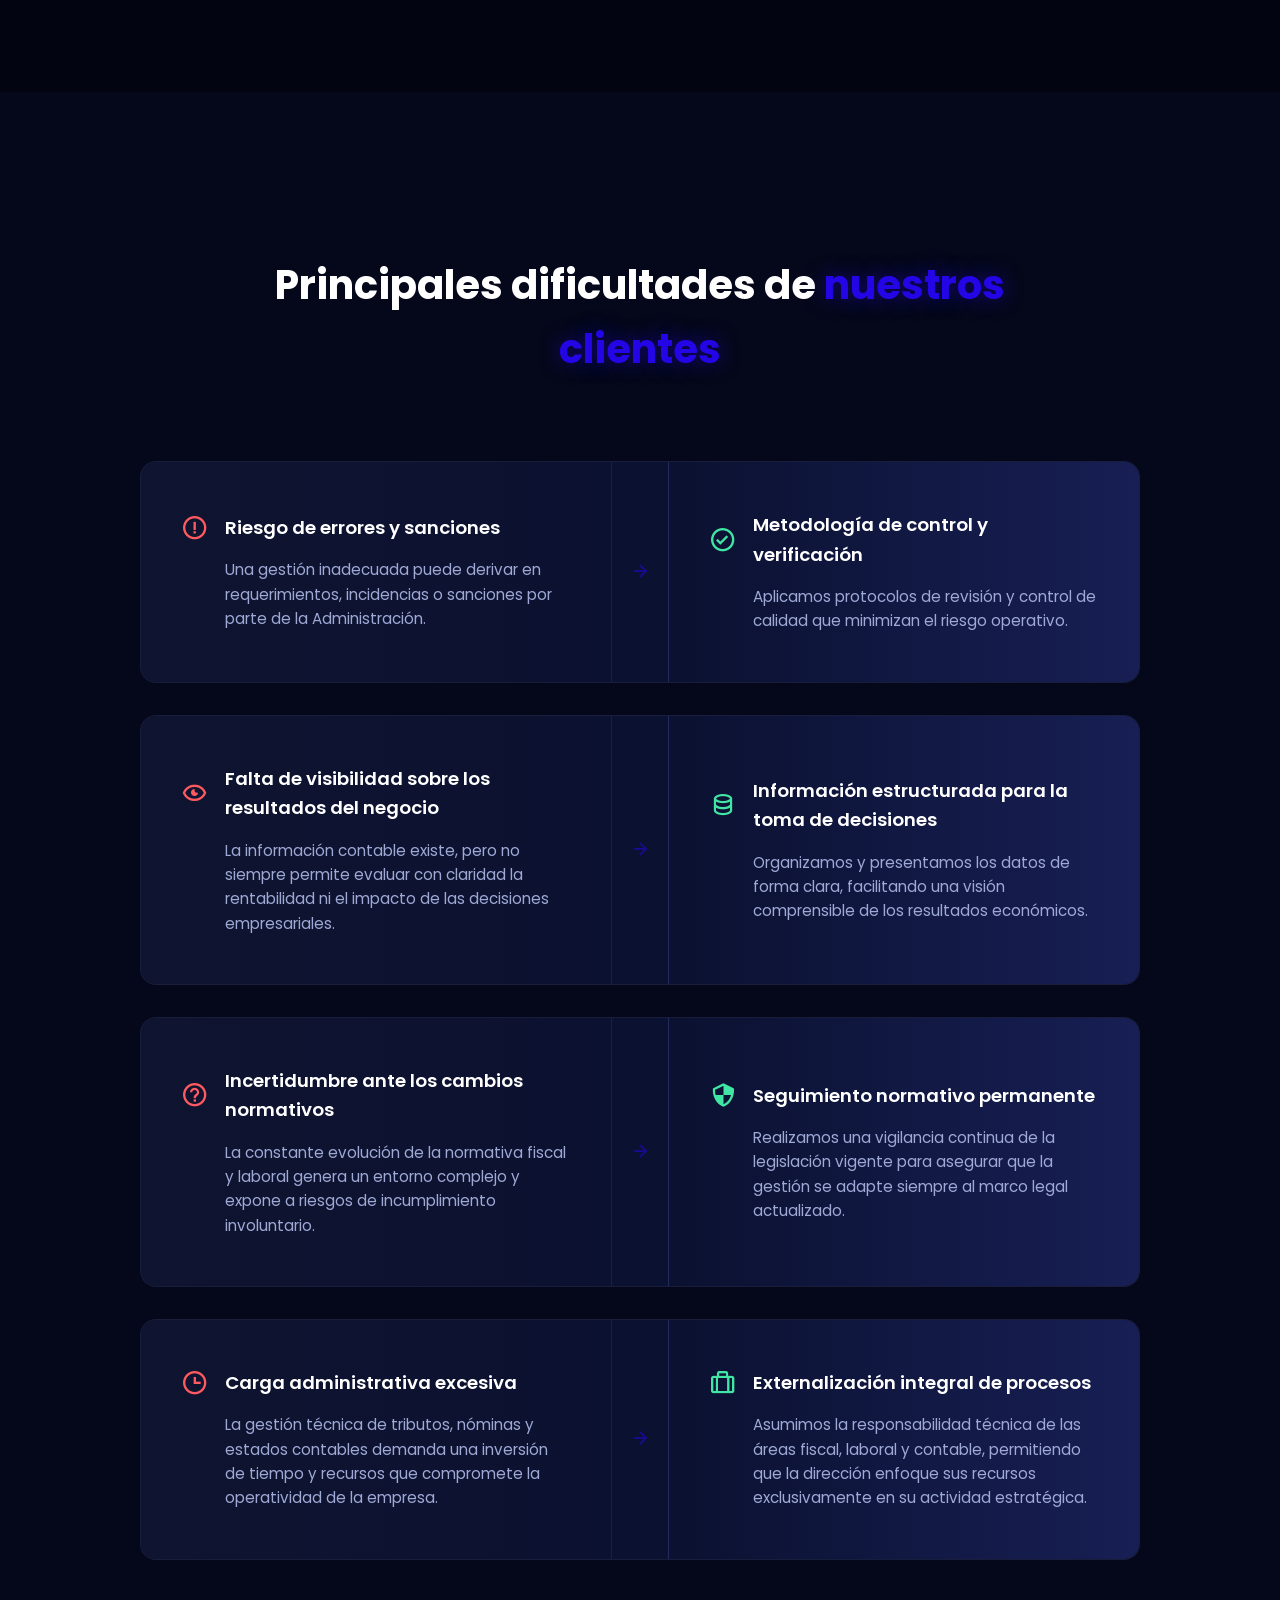
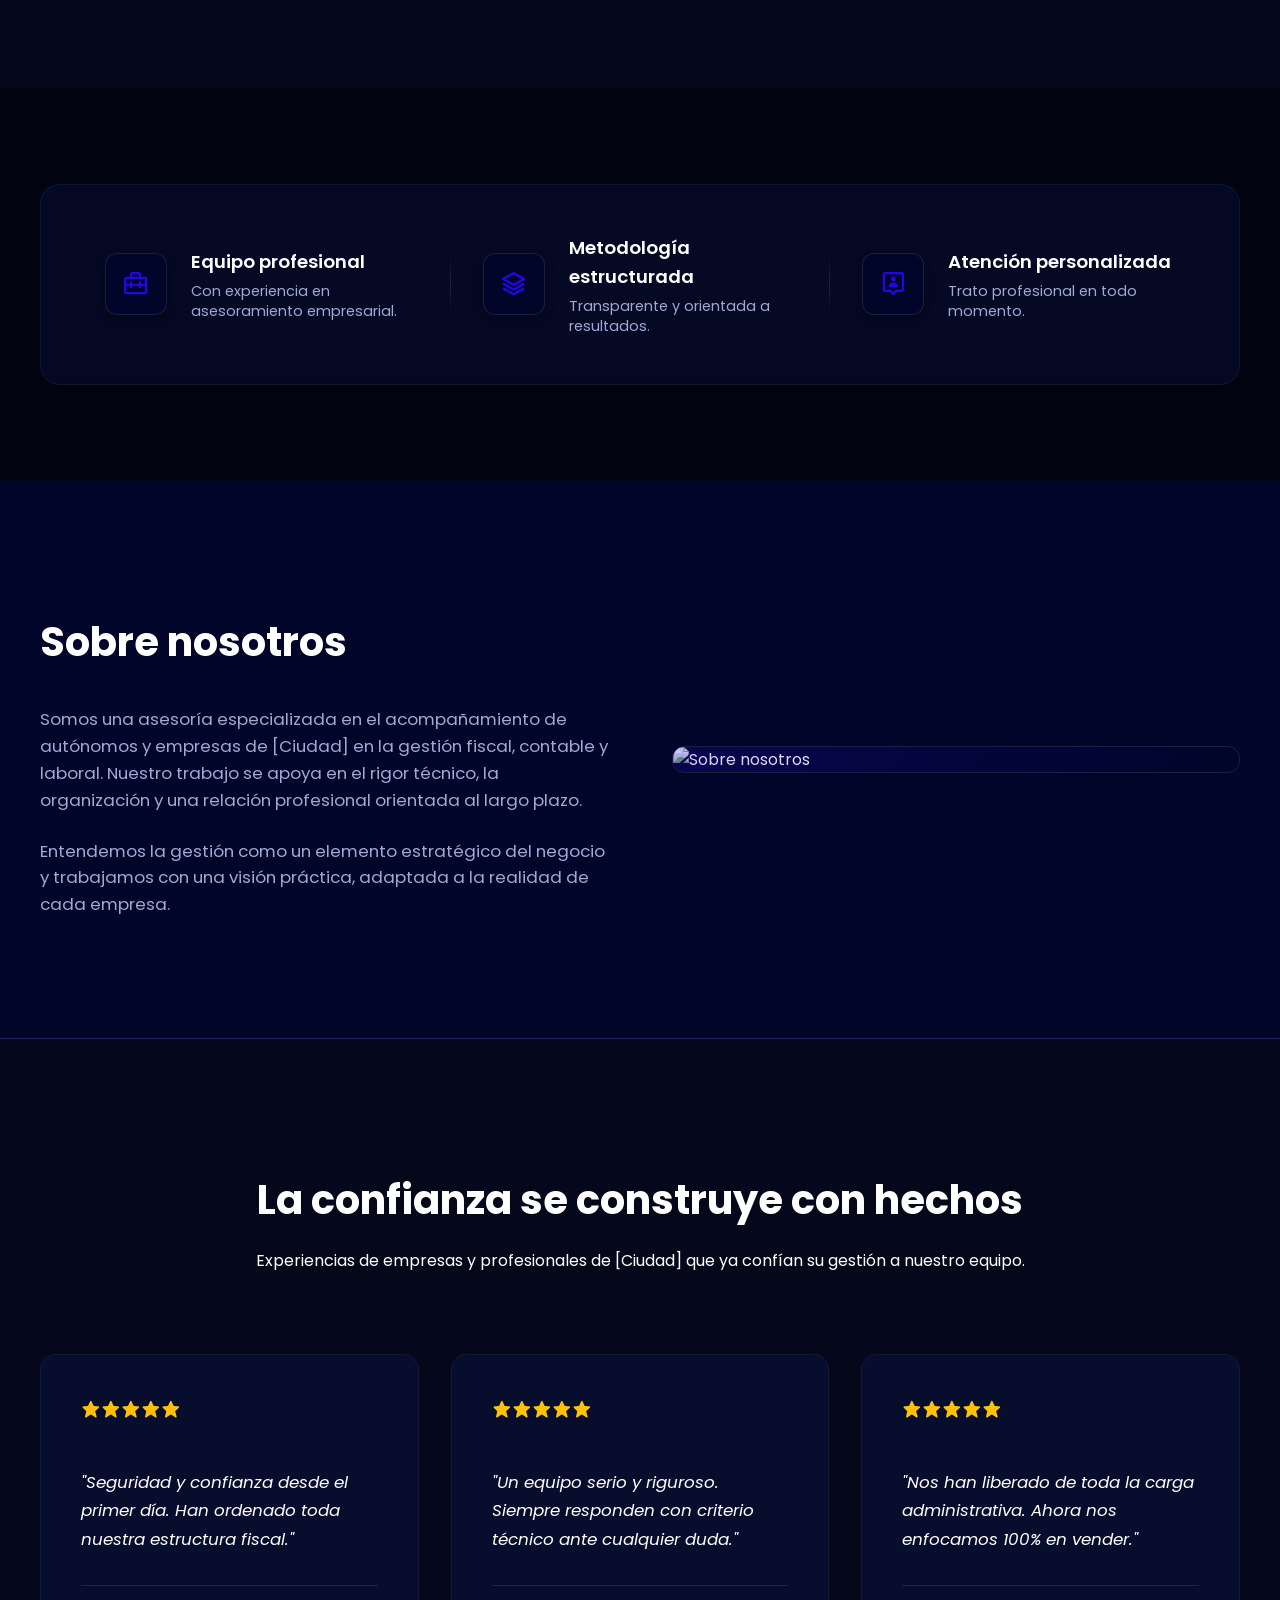
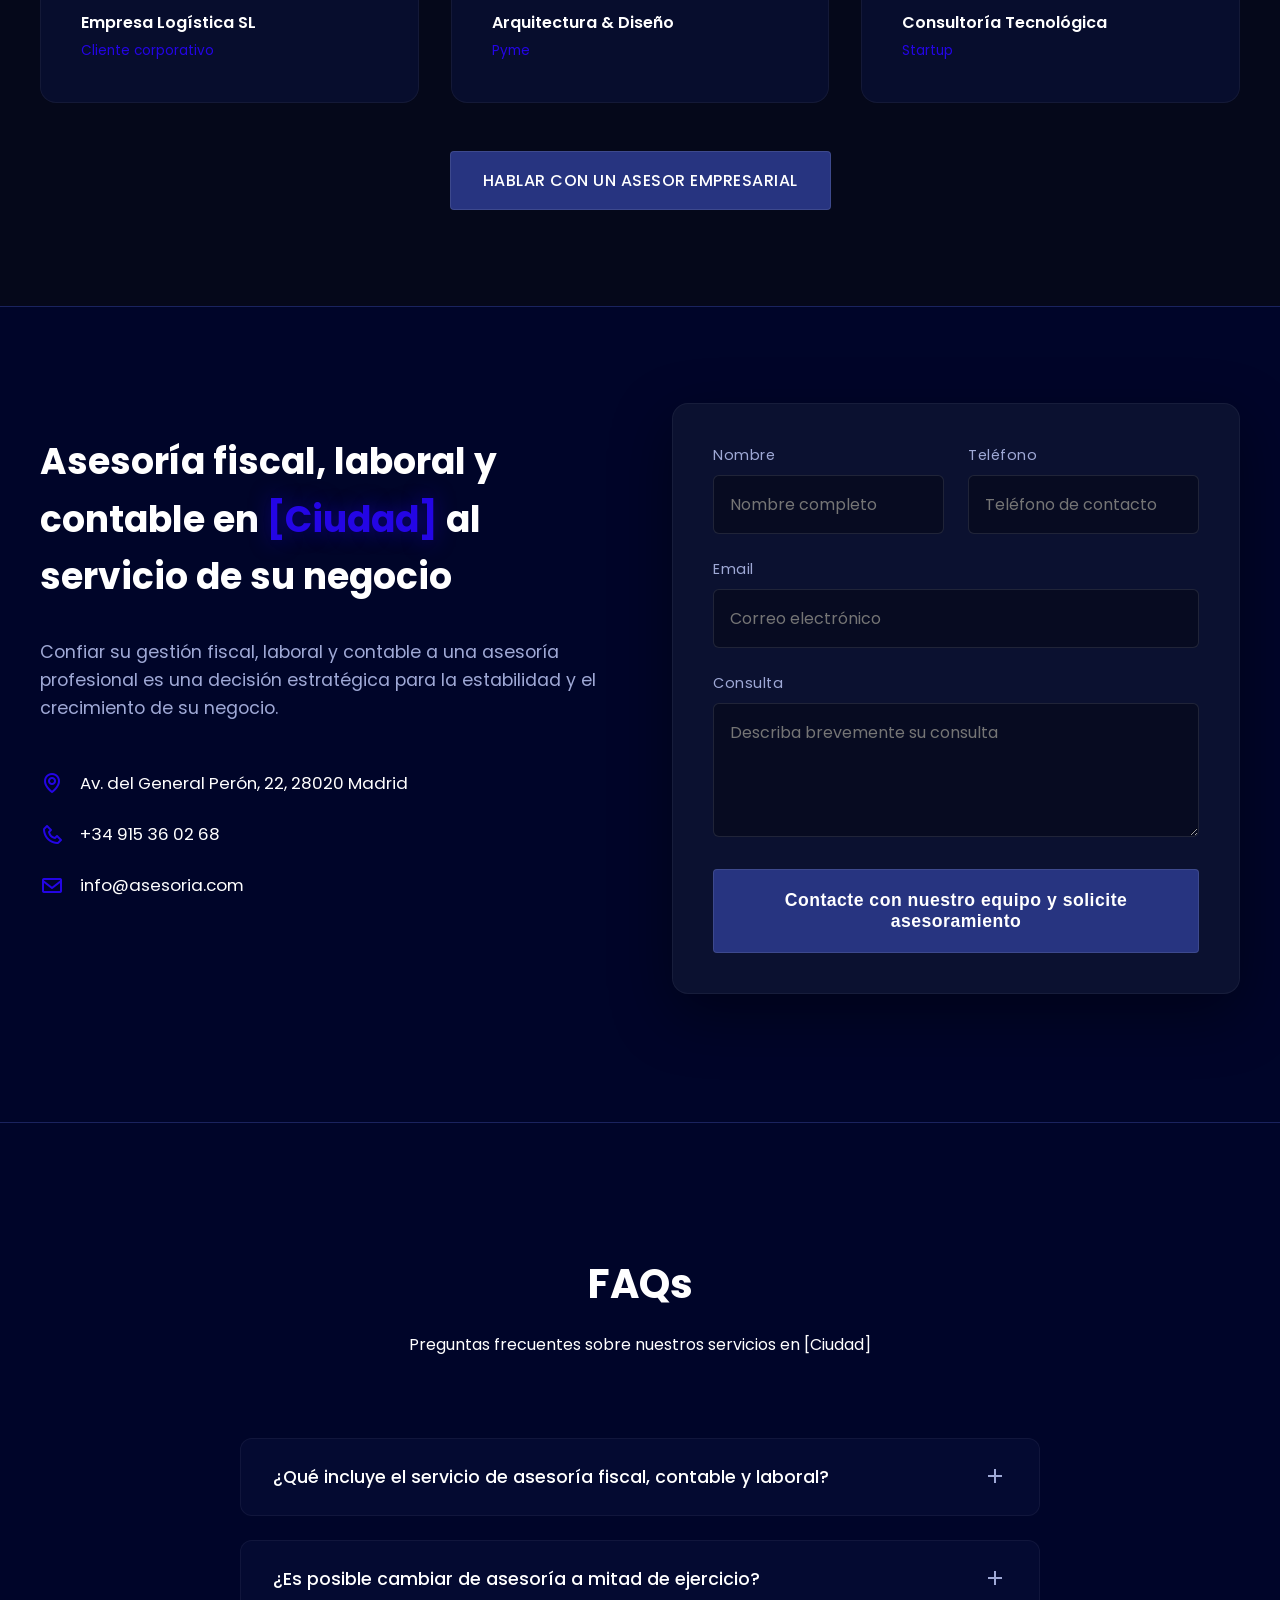
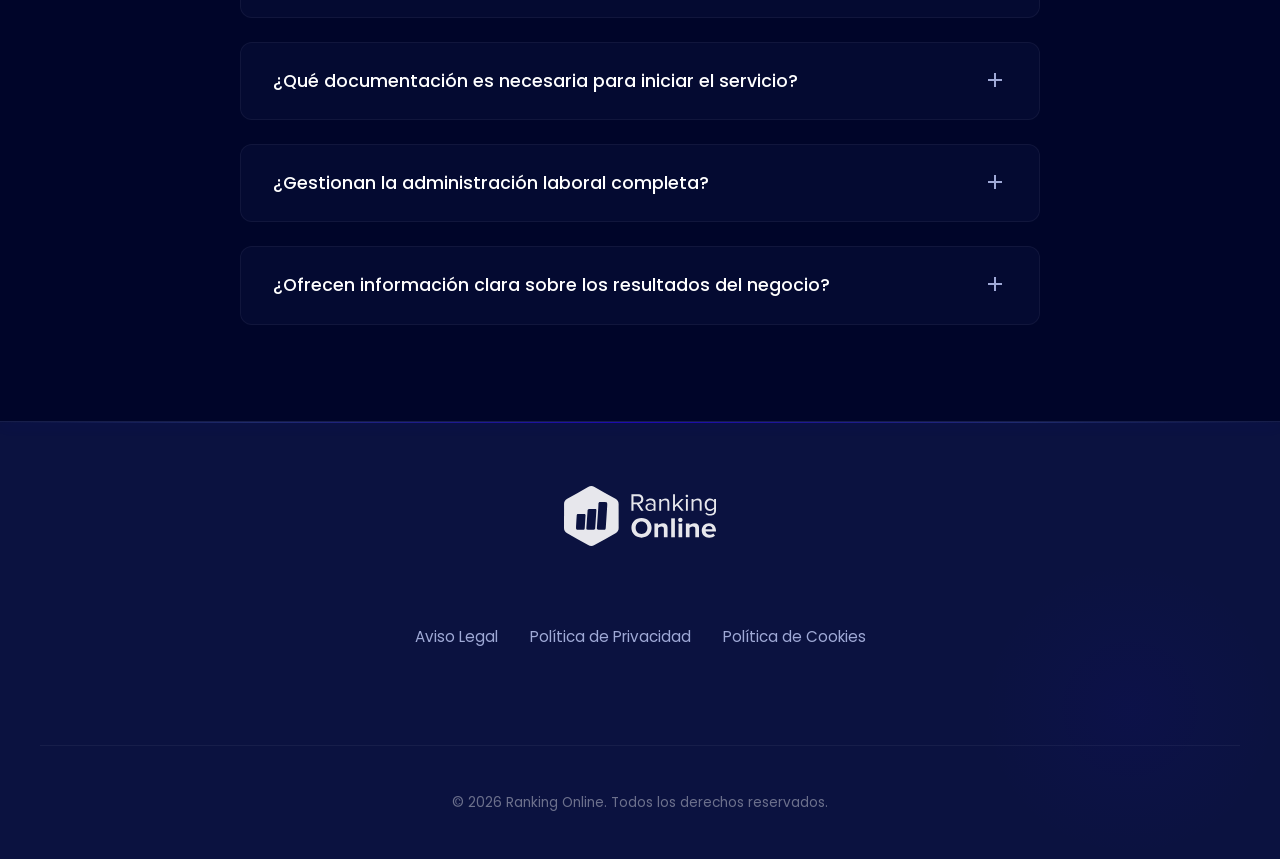
==== commit d00e9a8f: "add dual feature section" ====
--- a/screens/template-dark/index.html
+++ b/screens/template-dark/index.html
@@ -213,6 +213,55 @@
             </div>
             </div>
         </section>
+
+
+        <!-- Dual Feature Split Section (Dark/Neon Glass) -->
+        <section class="dual-feature-section-dark">
+            <div class="container">
+                <div class="dual-feature-grid-dark">
+                    <!-- Left Card (Cloud / Blue) -->
+                    <div class="dual-card-dark left-card">
+                        <span class="eyebrow-dark">La solución cloud para tu empresa</span>
+                        <h2>Visión 360º de tu negocio en tiempo real</h2>
+                        <img src="https://placehold.co/600x300/1A235E/FFF" alt="Cloud Dashboard Placeholder"
+                            class="dual-feature-img-dark">
+                        <ul class="feature-list-dark">
+                            <li><i class='bx bxs-check-circle'></i> Cierres contables y balances con máxima fiabilidad
+                            </li>
+                            <li><i class='bx bxs-check-circle'></i> Acceso inmediato a nóminas, impuestos y contratos
+                            </li>
+                            <li><i class='bx bxs-check-circle'></i> Toda la información centralizada en un único lugar
+                            </li>
+                            <li><i class='bx bxs-check-circle'></i> El control de tu empresa, desde tu ordenador o
+                                móvil</li>
+                        </ul>
+                        <a href="#contacto" class="btn btn-primary">Hablar con un asesor</a>
+                    </div>
+
+                    <!-- Right Card (Training / Orange) -->
+                    <div class="dual-card-dark right-card">
+                        <span class="eyebrow-dark">Área formativa para empresarios</span>
+                        <h2>Te ayudamos a entender y gestionar mejor tu negocio</h2>
+                        <img src="https://placehold.co/600x300/3A1C05/FFF" alt="Training Dashboard Placeholder"
+                            class="dual-feature-img-dark">
+                        <ul class="feature-list-dark">
+                            <li><i class='bx bxs-check-circle'></i> Formación práctica para usar la herramienta con
+                                criterio</li>
+                            <li><i class='bx bxs-check-circle'></i> Guías claras sobre gastos deducibles y fiscalidad
+                                diaria</li>
+                            <li><i class='bx bxs-check-circle'></i> Consejos para mejorar liquidez, flujos de caja y
+                                previsión de
+                                impuestos</li>
+                            <li><i class='bx bxs-check-circle'></i> Contenido útil para reducir morosidad y anticiparte
+                                a problemas financieros</li>
+                        </ul>
+                        <a href="#contacto" class="btn btn-primary"
+                            style="background-color: #E06C1F; border-color: #E06C1F; color: #FFF;">Hablar con un
+                            asesor</a>
+                    </div>
+                </div>
+            </div>
+        </section>
         <!-- Beneficios (Tech Linear Grid) -->
         <section class="benefits-section" id="beneficios">
             <div class="container">
--- a/screens/template-dark/style.css
+++ b/screens/template-dark/style.css
@@ -1951,4 +1951,182 @@
         margin-left: auto;
         margin-right: auto;
     }
+}
+
+/* Dual Feature Section (Dark/Neon Tech Theme) */
+.dual-feature-section-dark {
+    padding: 6rem 0;
+    position: relative;
+    overflow: hidden;
+}
+
+/* Background Ambient Glows */
+.dual-feature-section-dark::before {
+    content: '';
+    position: absolute;
+    top: 20%;
+    left: -10%;
+    width: 600px;
+    height: 600px;
+    background: radial-gradient(circle, rgba(36, 5, 229, 0.1) 0%, transparent 70%);
+    z-index: 0;
+    pointer-events: none;
+}
+
+.dual-feature-section-dark::after {
+    content: '';
+    position: absolute;
+    bottom: 20%;
+    right: -10%;
+    width: 600px;
+    height: 600px;
+    background: radial-gradient(circle, rgba(224, 108, 31, 0.08) 0%, transparent 70%);
+    z-index: 0;
+    pointer-events: none;
+}
+
+.dual-feature-grid-dark {
+    display: grid;
+    grid-template-columns: 1fr 1fr;
+    gap: 2rem;
+    position: relative;
+    z-index: 1;
+}
+
+.dual-card-dark {
+    background: rgba(255, 255, 255, 0.02);
+    border: 1px solid rgba(255, 255, 255, 0.05);
+    border-radius: 20px;
+    padding: 3rem;
+    backdrop-filter: blur(10px);
+    transition: all 0.4s ease;
+    display: flex;
+    flex-direction: column;
+}
+
+.dual-card-dark:hover {
+    transform: translateY(-5px);
+    border-color: rgba(255, 255, 255, 0.1);
+    background: rgba(255, 255, 255, 0.04);
+}
+
+/* Left Card Specifics (Blue Accent) */
+.dual-card-dark.left-card:hover {
+    box-shadow: 0 10px 40px rgba(36, 5, 229, 0.15);
+    border-color: rgba(36, 5, 229, 0.3);
+}
+
+.dual-card-dark.left-card .eyebrow-dark {
+    color: #818CF8;
+    /* Soft Indigo */
+    border-color: rgba(36, 5, 229, 0.5);
+    background: rgba(36, 5, 229, 0.1);
+}
+
+.dual-card-dark.left-card h2 {
+    color: var(--white);
+    text-shadow: 0 0 20px rgba(36, 5, 229, 0.3);
+}
+
+.dual-card-dark.left-card .feature-list-dark li i {
+    color: #818CF8;
+    text-shadow: 0 0 10px rgba(129, 140, 248, 0.5);
+}
+
+/* Right Card Specifics (Orange Accent) */
+.dual-card-dark.right-card:hover {
+    box-shadow: 0 10px 40px rgba(224, 108, 31, 0.15);
+    border-color: rgba(224, 108, 31, 0.3);
+}
+
+.dual-card-dark.right-card .eyebrow-dark {
+    color: #FDBA74;
+    /* Soft Orange */
+    border-color: rgba(224, 108, 31, 0.5);
+    background: rgba(224, 108, 31, 0.1);
+}
+
+.dual-card-dark.right-card h2 {
+    color: var(--white);
+    text-shadow: 0 0 20px rgba(224, 108, 31, 0.3);
+}
+
+.dual-card-dark.right-card .feature-list-dark li i {
+    color: #FB923C;
+    text-shadow: 0 0 10px rgba(251, 146, 60, 0.5);
+}
+
+
+/* Common Internal Elements */
+.eyebrow-dark {
+    display: inline-block;
+    padding: 0.25rem 1rem;
+    border-radius: 50px;
+    font-size: 0.75rem;
+    font-weight: 600;
+    text-transform: uppercase;
+    letter-spacing: 1px;
+    margin-bottom: 1rem;
+    border: 1px solid transparent;
+    align-self: flex-start;
+}
+
+.dual-card-dark h2 {
+    font-size: 2rem;
+    margin-bottom: 1.5rem;
+    font-weight: 700;
+    line-height: 1.2;
+}
+
+.dual-feature-img-dark {
+    width: 100%;
+    height: 220px;
+    object-fit: cover;
+    border-radius: 12px;
+    margin-bottom: 2rem;
+    opacity: 0.8;
+    transition: opacity 0.3s ease;
+    border: 1px solid rgba(255, 255, 255, 0.1);
+}
+
+.dual-card-dark:hover .dual-feature-img-dark {
+    opacity: 1;
+}
+
+.feature-list-dark {
+    list-style: none;
+    padding: 0;
+    margin-bottom: 2.5rem;
+}
+
+.feature-list-dark li {
+    display: flex;
+    align-items: flex-start;
+    gap: 0.75rem;
+    margin-bottom: 0.85rem;
+    font-size: 1rem;
+    color: rgba(255, 255, 255, 0.8);
+}
+
+.feature-list-dark li i {
+    font-size: 1.2rem;
+    margin-top: 3px;
+    flex-shrink: 0;
+}
+
+/* Button override for dark cards */
+.dual-card-dark .btn {
+    width: fit-content;
+    margin-top: auto;
+    /* Push to bottom if content varies */
+}
+
+@media (max-width: 900px) {
+    .dual-feature-grid-dark {
+        grid-template-columns: 1fr;
+    }
+
+    .dual-card-dark {
+        padding: 2rem;
+    }
 }
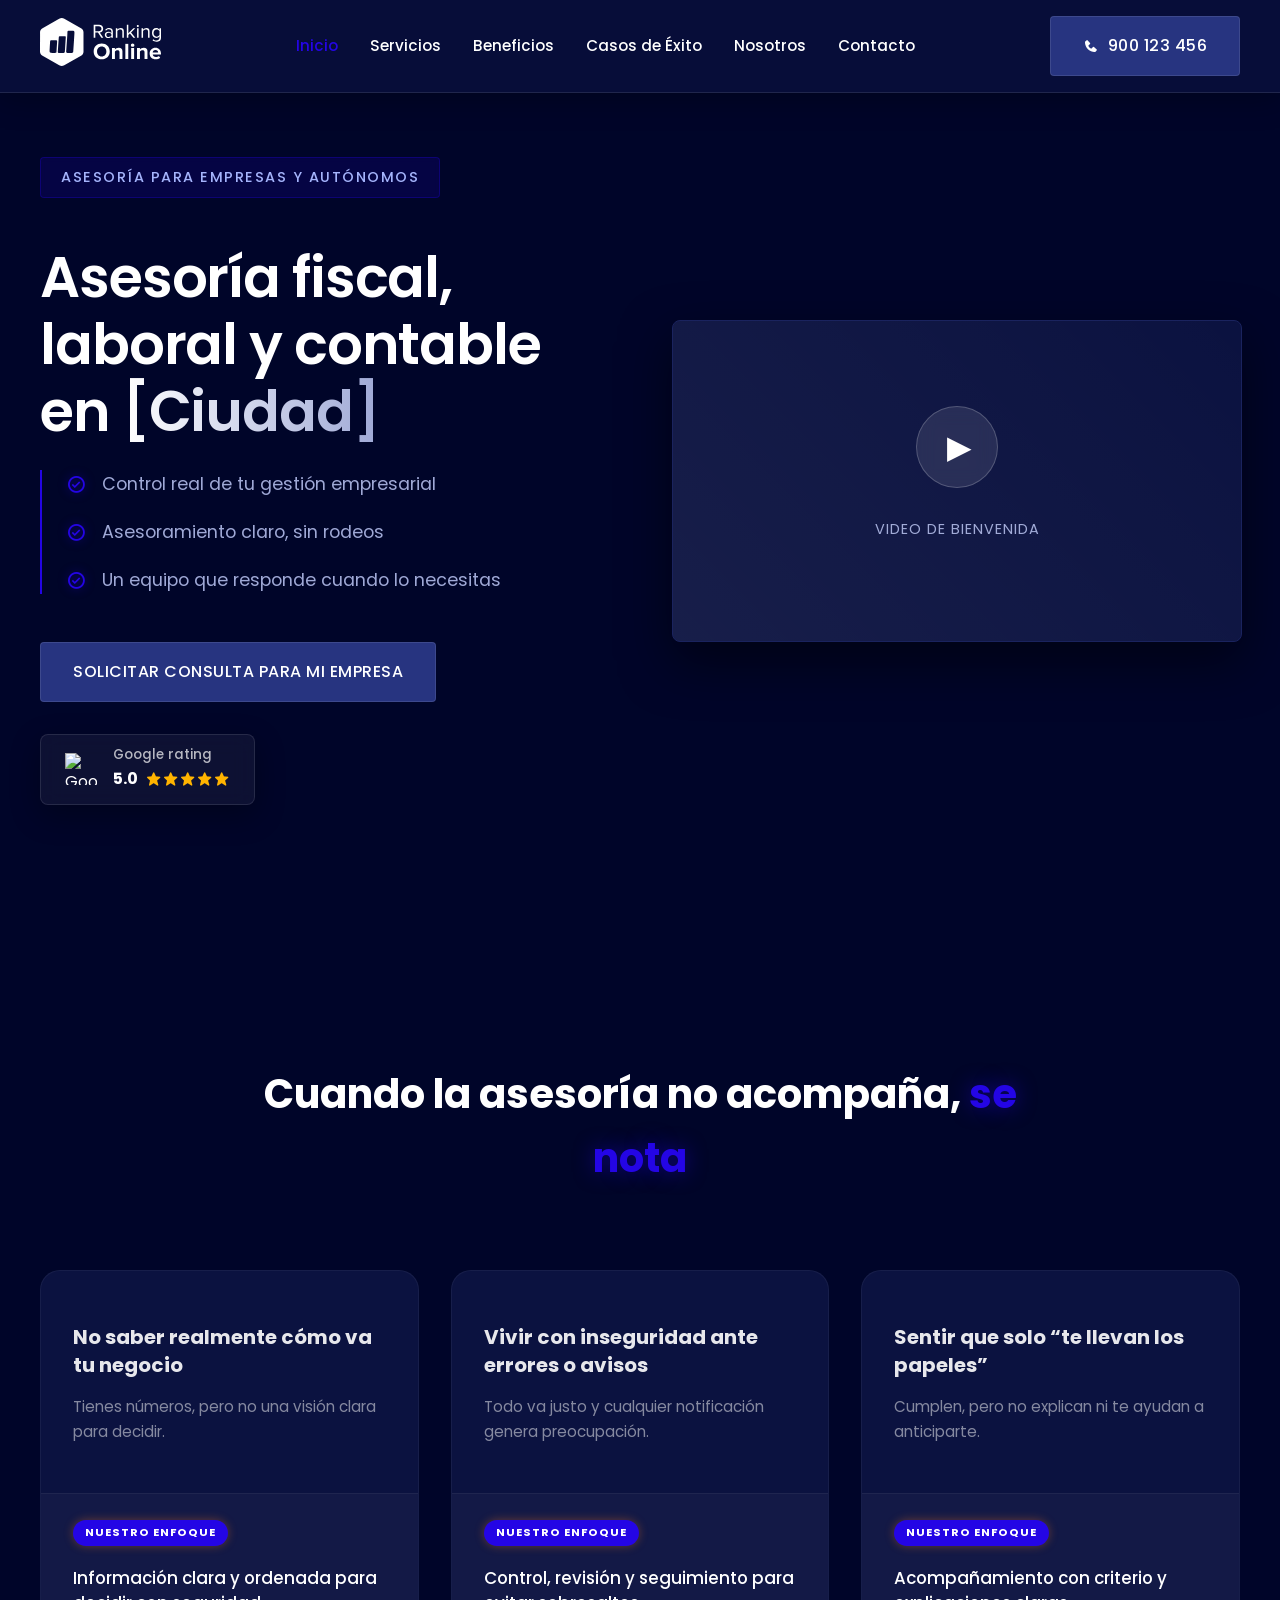
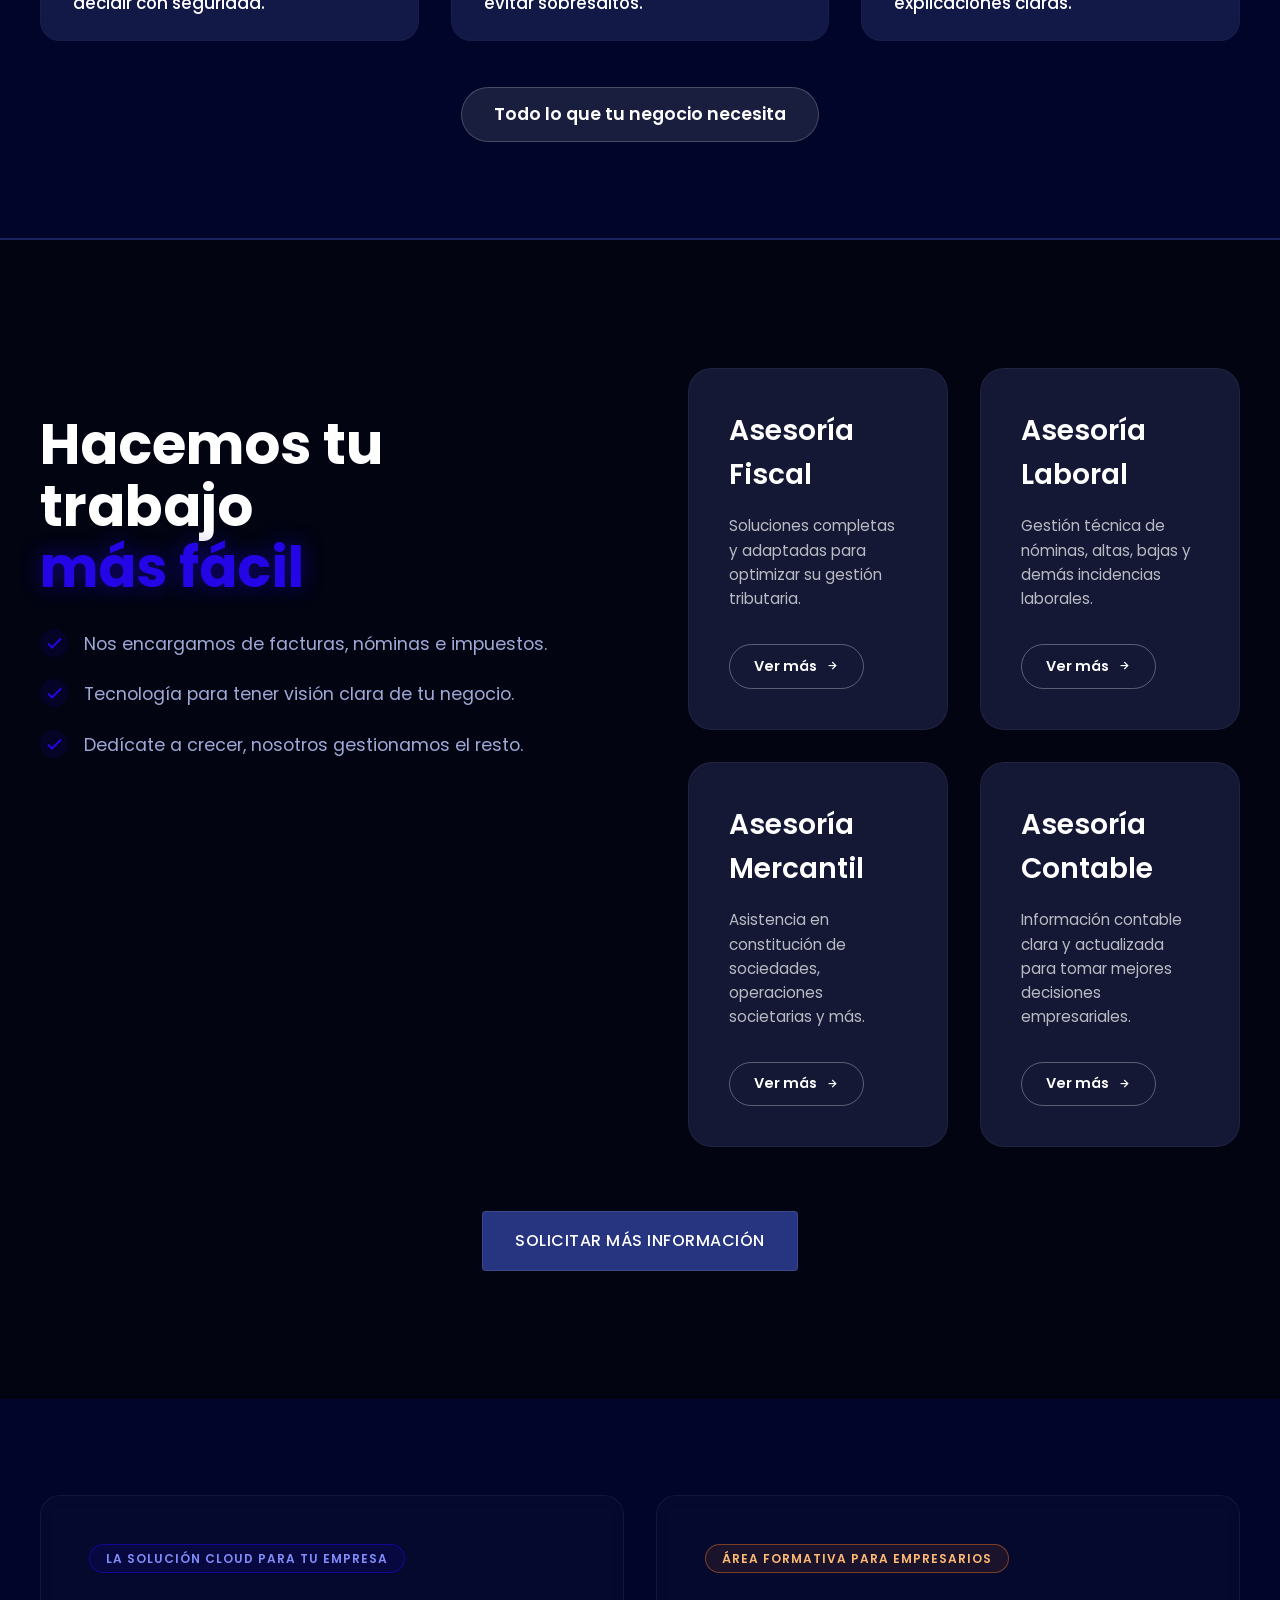
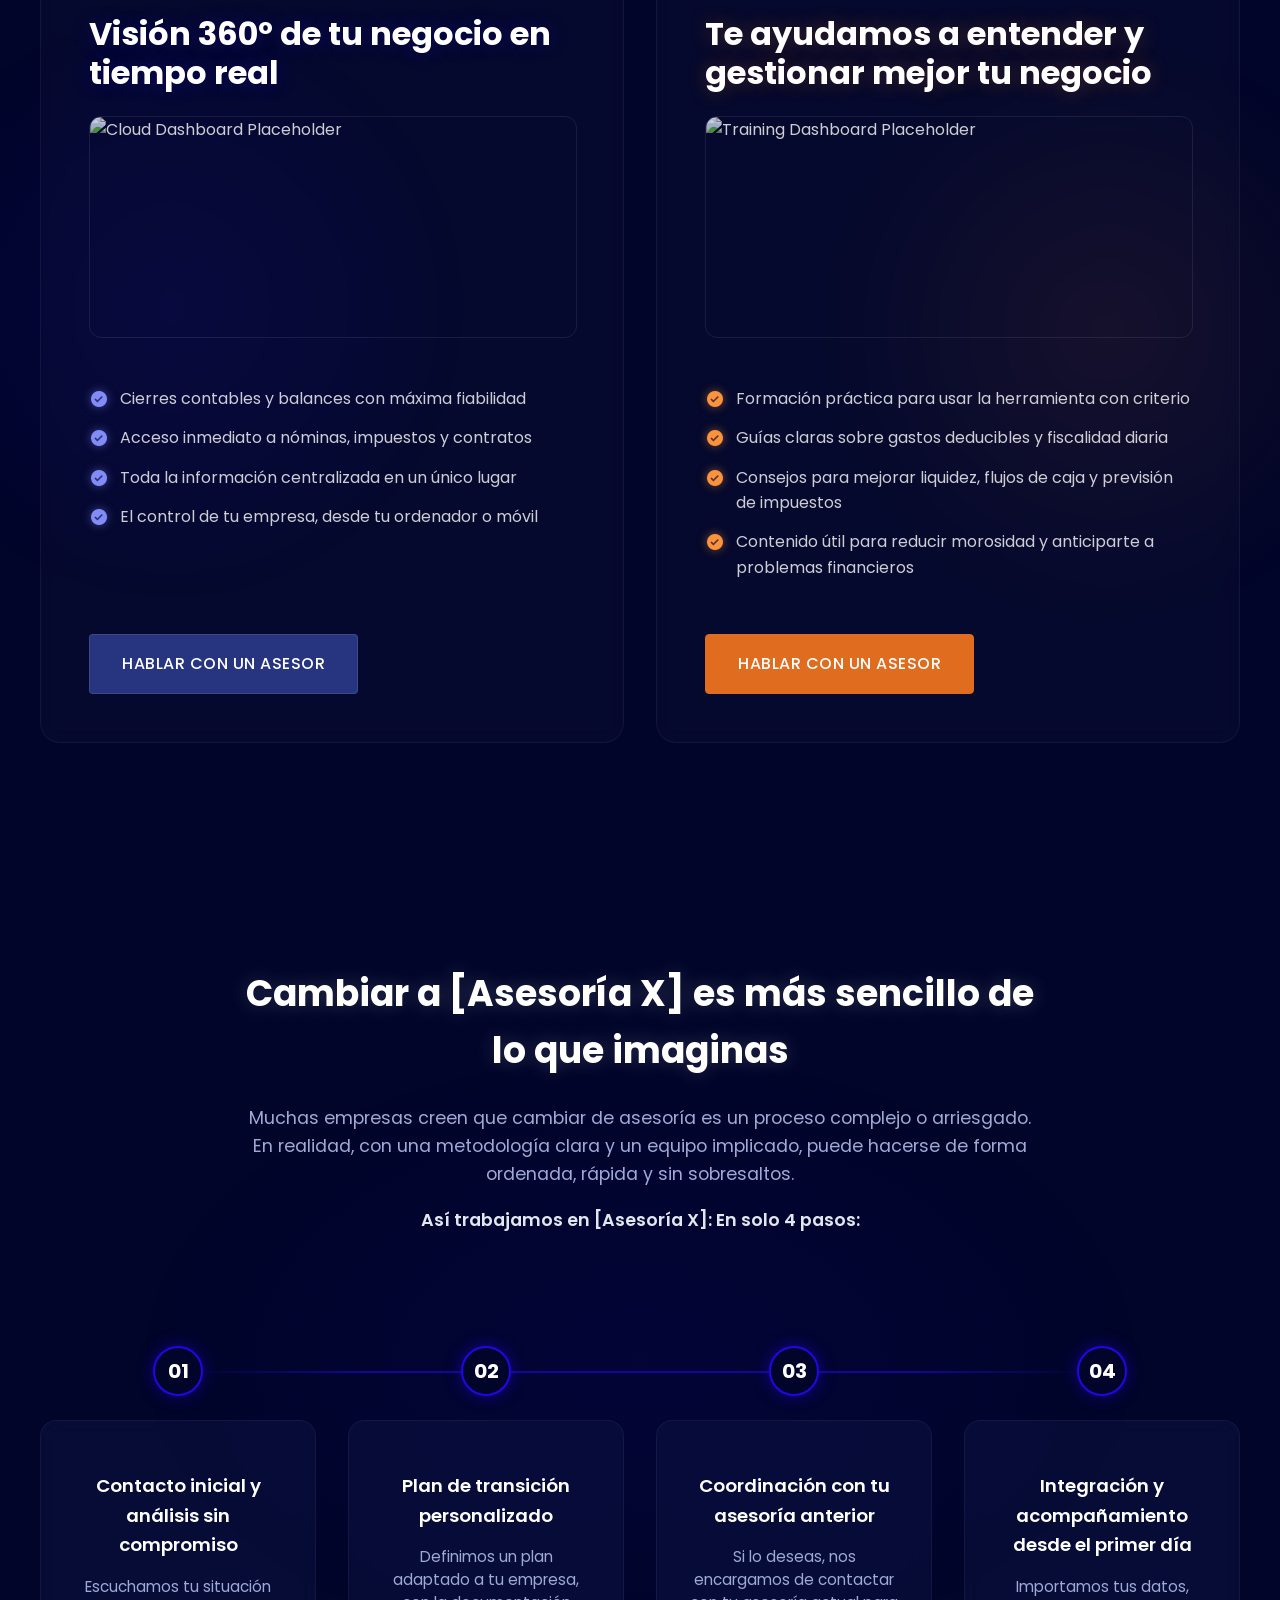
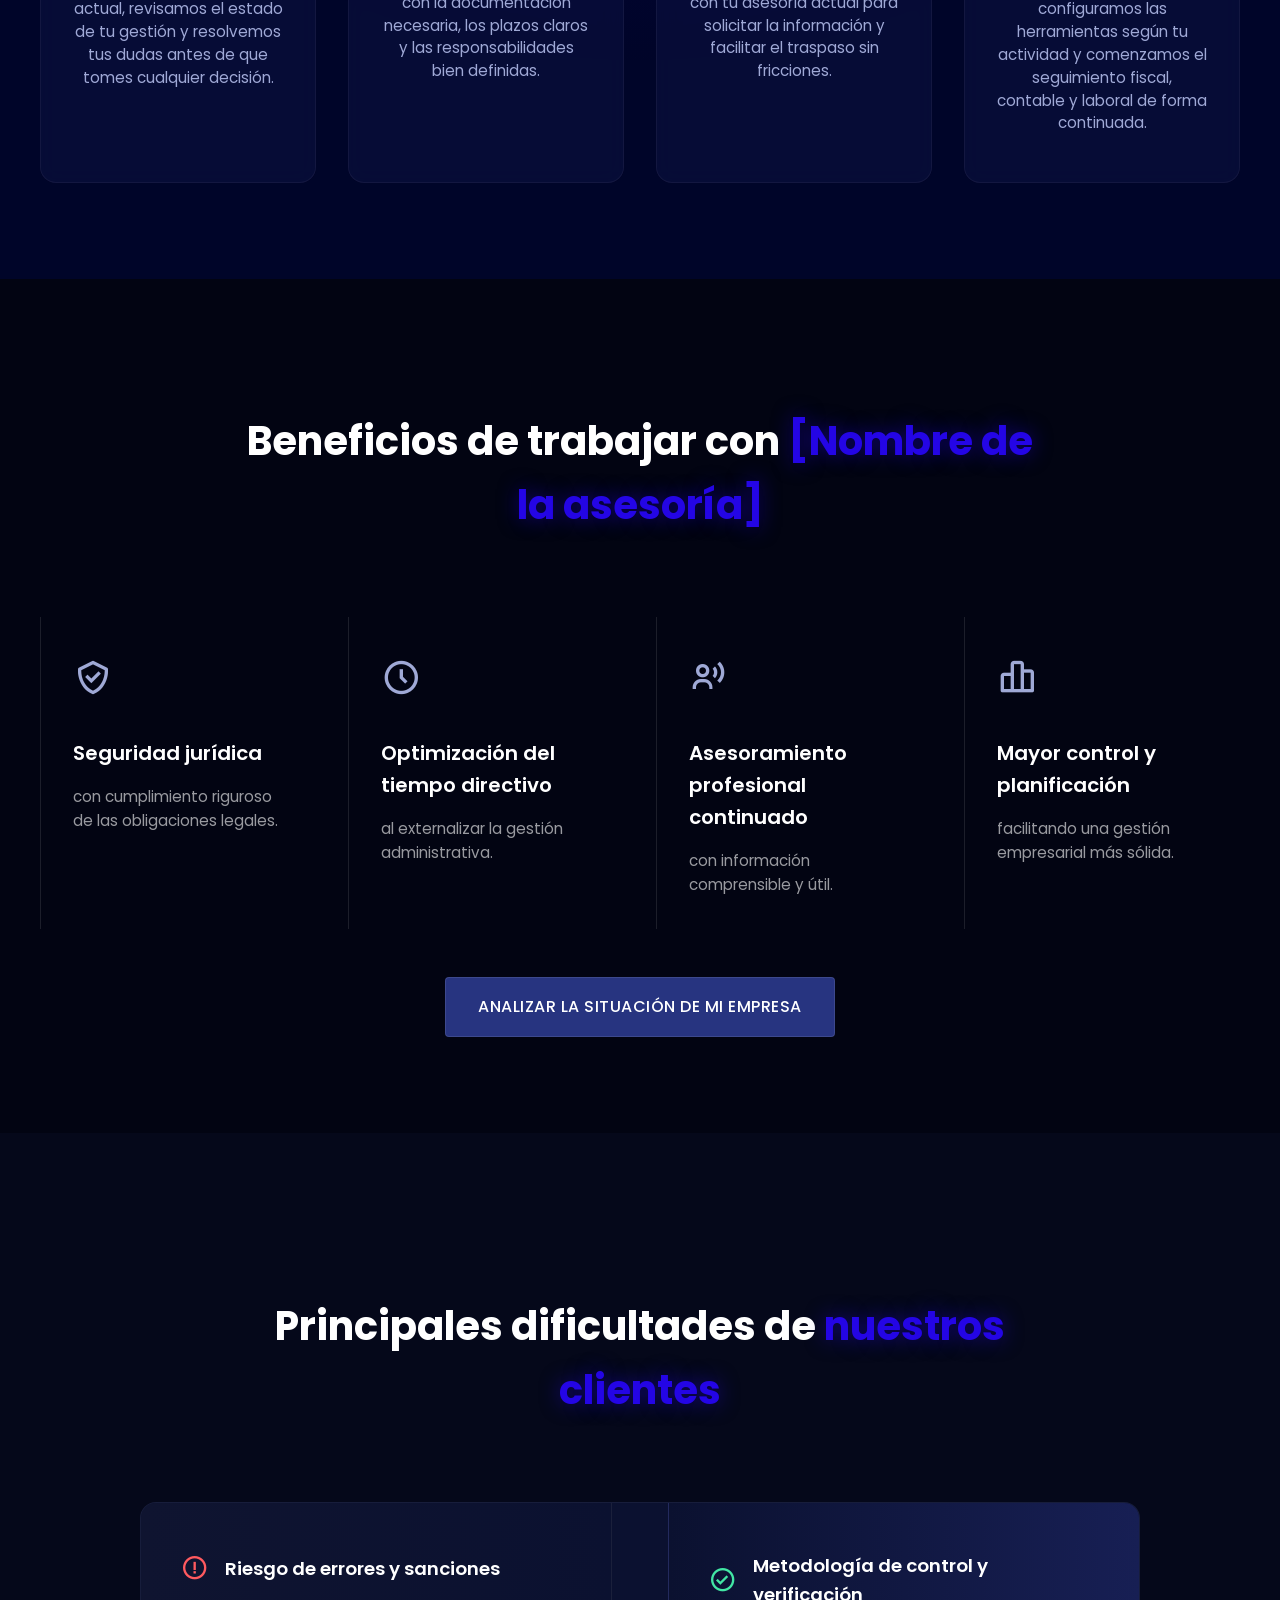
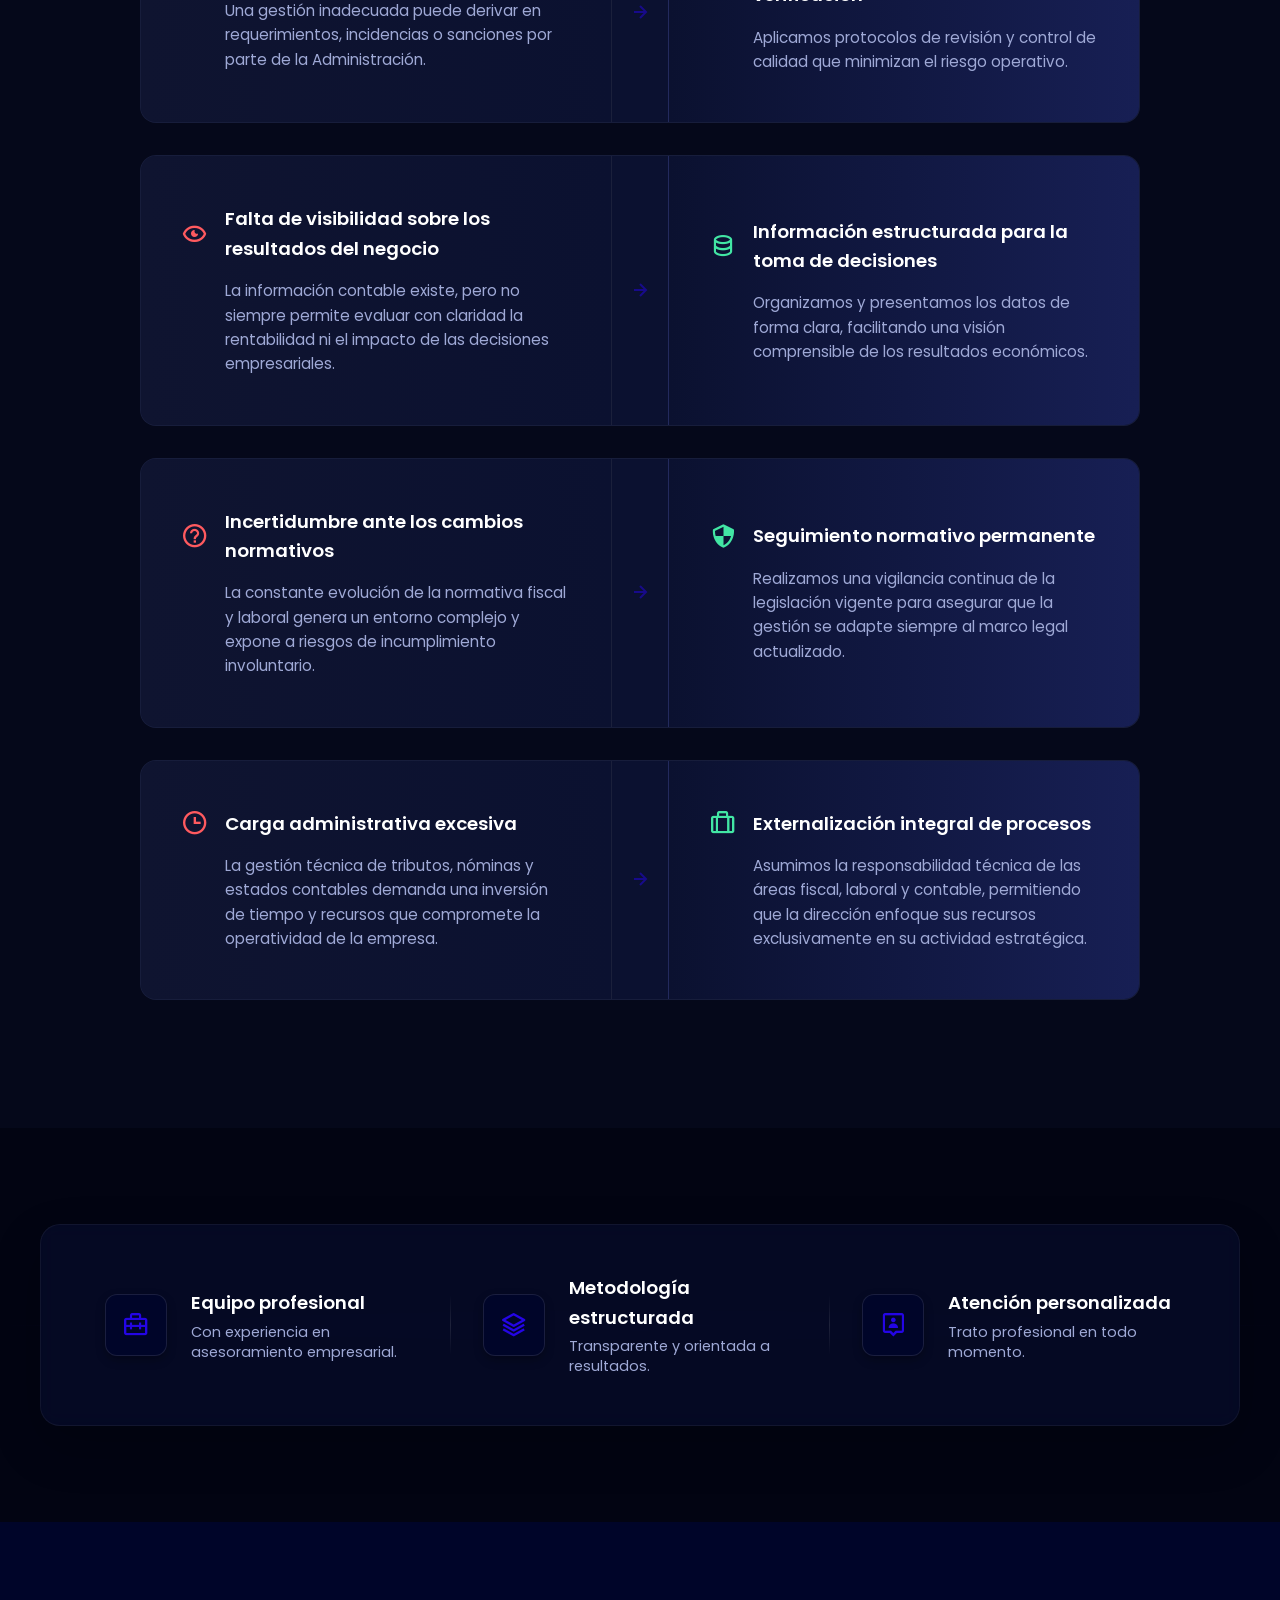
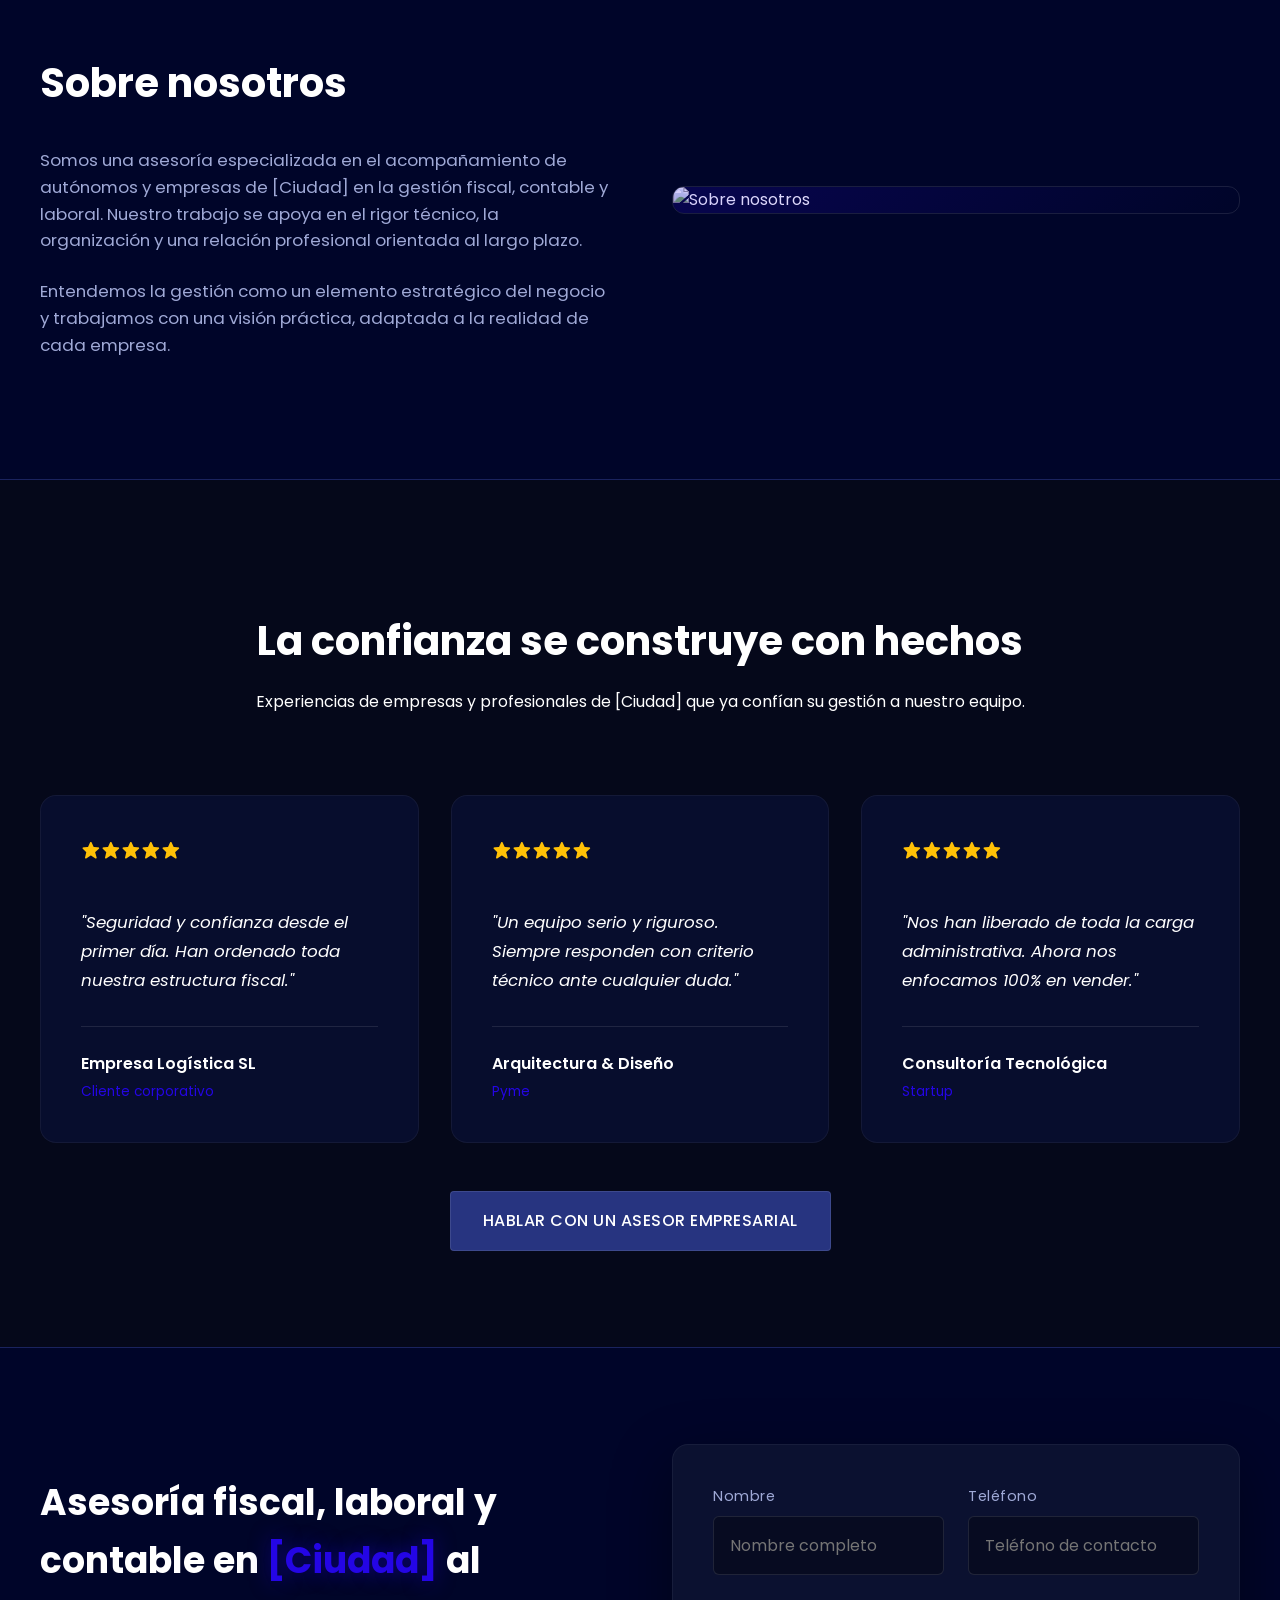
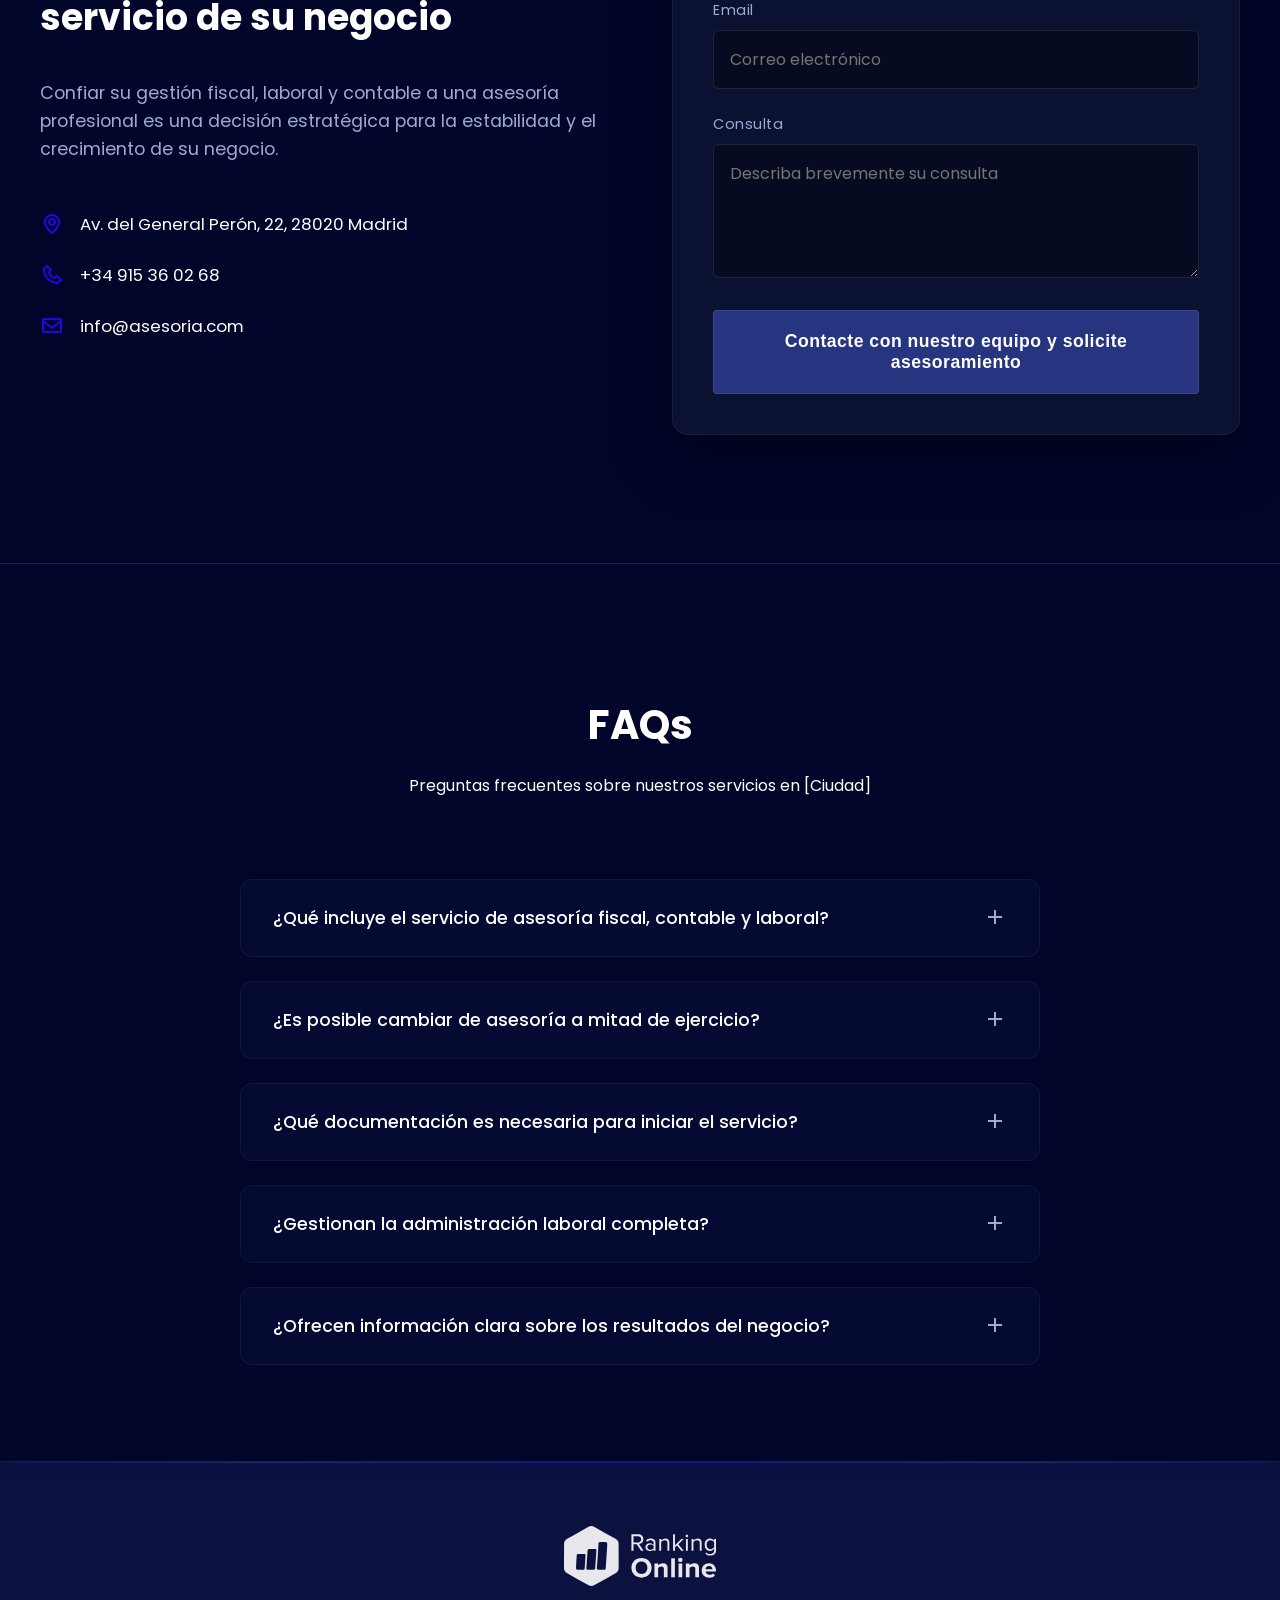
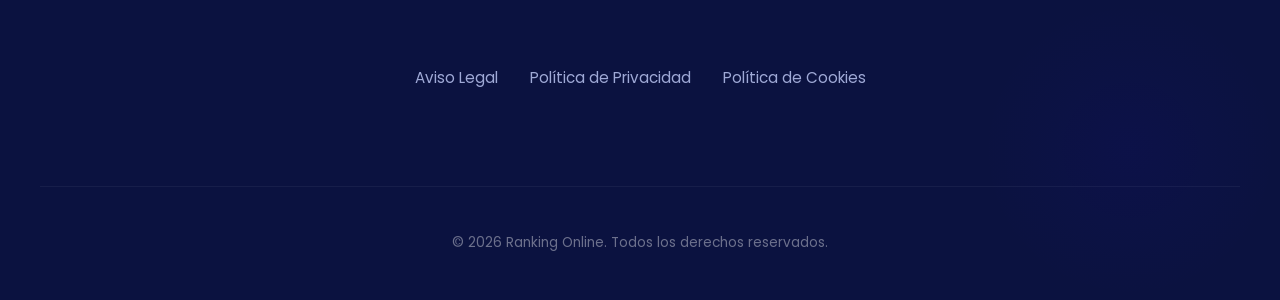
==== commit 3f37ca21: "add step points" ====
--- a/screens/template-dark/index.html
+++ b/screens/template-dark/index.html
@@ -262,6 +262,63 @@
                 </div>
             </div>
         </section>
+
+        <!-- Step by Step Section (Dark/Glass Vertical Steps) -->
+        <section class="steps-section-dark">
+            <div class="container">
+                <div class="steps-intro-dark">
+                    <h2>Cambiar a [Asesoría X] es más sencillo de lo que imaginas</h2>
+                    <p>Muchas empresas creen que cambiar de asesoría es un proceso complejo o arriesgado. En realidad,
+                        con una metodología clara y un equipo implicado, puede hacerse de forma ordenada, rápida y sin
+                        sobresaltos.</p>
+                    <p class="highlight" style="margin-top: 1rem; font-weight: 600; color: #E2E8F0;">Así trabajamos en
+                        [Asesoría X]: En solo 4 pasos:</p>
+                </div>
+
+                <div class="steps-timeline-dark">
+                    <!-- Step 1 -->
+                    <div class="step-item-dark">
+                        <div class="step-content-box">
+                            <h3>Contacto inicial y análisis sin compromiso</h3>
+                            <p>Escuchamos tu situación actual, revisamos el estado de tu gestión y resolvemos tus dudas
+                                antes de que tomes cualquier decisión.</p>
+                        </div>
+                        <div class="step-marker-dark">01</div>
+                    </div>
+
+                    <!-- Step 2 -->
+                    <div class="step-item-dark">
+                        <div class="step-content-box">
+                            <h3>Plan de transición personalizado</h3>
+                            <p>Definimos un plan adaptado a tu empresa, con la documentación necesaria, los plazos
+                                claros y las responsabilidades bien definidas.</p>
+                        </div>
+                        <div class="step-marker-dark">02</div>
+                    </div>
+
+                    <!-- Step 3 -->
+                    <div class="step-item-dark">
+                        <div class="step-content-box">
+                            <h3>Coordinación con tu asesoría anterior</h3>
+                            <p>Si lo deseas, nos encargamos de contactar con tu asesoría actual para solicitar la
+                                información y facilitar el traspaso sin fricciones.</p>
+                        </div>
+                        <div class="step-marker-dark">03</div>
+                    </div>
+
+                    <!-- Step 4 -->
+                    <div class="step-item-dark">
+                        <div class="step-content-box">
+                            <h3>Integración y acompañamiento desde el primer día</h3>
+                            <p>Importamos tus datos, configuramos las herramientas según tu actividad y comenzamos el
+                                seguimiento fiscal, contable y laboral de forma continuada.</p>
+                        </div>
+                        <div class="step-marker-dark">04</div>
+                    </div>
+                </div>
+            </div>
+        </section>
+
         <!-- Beneficios (Tech Linear Grid) -->
         <section class="benefits-section" id="beneficios">
             <div class="container">
@@ -421,10 +478,6 @@
                 </div>
             </div>
         </section>
-
-
-
-
         <!-- Trust Section (Data Strip) -->
         <section class="trust-section">
             <div class="container">
--- a/screens/template-dark/style.css
+++ b/screens/template-dark/style.css
@@ -2129,4 +2129,162 @@
     .dual-card-dark {
         padding: 2rem;
     }
+}
+
+/* Step by Step Section (Dark/Glass Horizontal Grid) */
+.steps-section-dark {
+    padding: 6rem 0;
+    position: relative;
+}
+
+/* Ambient background glow */
+.steps-section-dark::before {
+    content: '';
+    position: absolute;
+    top: 50%;
+    left: 50%;
+    transform: translate(-50%, -50%);
+    width: 80%;
+    height: 60%;
+    background: radial-gradient(ellipse at center, rgba(36, 5, 229, 0.08) 0%, transparent 70%);
+    z-index: 0;
+    pointer-events: none;
+}
+
+.steps-intro-dark {
+    text-align: center;
+    max-width: 800px;
+    margin: 0 auto 5rem;
+    position: relative;
+    z-index: 1;
+}
+
+.steps-intro-dark h2 {
+    font-size: 2.25rem;
+    color: var(--white);
+    margin-bottom: 1.5rem;
+    text-shadow: 0 0 20px rgba(255, 255, 255, 0.2);
+    font-weight: 700;
+}
+
+.steps-intro-dark p {
+    font-size: 1.1rem;
+    color: var(--dark-text-secondary);
+    line-height: 1.6;
+}
+
+/* Horizontal Grid Container */
+.steps-timeline-dark {
+    display: grid;
+    grid-template-columns: repeat(4, 1fr);
+    gap: 2rem;
+    position: relative;
+    z-index: 1;
+    padding-top: 2rem;
+}
+
+/* Horizontal Connecting Line */
+/* Horizontal Connecting Line */
+.steps-timeline-dark::before {
+    content: '';
+    position: absolute;
+    top: 57px;
+    /* 2rem padding + 25px (half marker) = 57px center */
+    left: 12.5%;
+    right: 12.5%;
+    height: 2px;
+    background: linear-gradient(90deg,
+            rgba(36, 5, 229, 0) 0%,
+            rgba(36, 5, 229, 0.6) 20%,
+            rgba(36, 5, 229, 0.6) 80%,
+            rgba(36, 5, 229, 0) 100%);
+    z-index: 0;
+    display: none;
+}
+
+@media (min-width: 992px) {
+    .steps-timeline-dark::before {
+        display: block;
+    }
+}
+
+.step-item-dark {
+    display: flex;
+    flex-direction: column-reverse;
+    position: relative;
+    align-items: center;
+}
+
+.step-marker-dark {
+    width: 50px;
+    height: 50px;
+    min-width: 50px;
+    /* Force rigid shape */
+    min-height: 50px;
+    /* Force rigid shape */
+    flex: none;
+    /* Prevent flex squashing */
+    background: #000529;
+    border: 2px solid var(--accent);
+    border-radius: 50%;
+    display: flex;
+    align-items: center;
+    justify-content: center;
+    color: var(--white);
+    font-weight: 700;
+    font-size: 1.25rem;
+    box-shadow: 0 0 15px rgba(36, 5, 229, 0.5);
+    margin: 0 auto 1.5rem;
+    z-index: 2;
+    position: relative;
+    box-sizing: border-box;
+}
+
+
+
+.step-content-box {
+    background: rgba(11, 18, 64, 0.6);
+    border: 1px solid rgba(255, 255, 255, 0.05);
+    padding: 2rem;
+    border-radius: 16px;
+    backdrop-filter: blur(10px);
+    transition: all 0.3s ease;
+    height: 100%;
+    text-align: center;
+}
+
+.step-content-box:hover {
+    box-shadow: 0 0 30px rgba(36, 5, 229, 0.15);
+    border-color: rgba(36, 5, 229, 0.3);
+    background: rgba(11, 18, 64, 0.8);
+    transform: translateY(-5px);
+}
+
+.step-content-box h3 {
+    font-size: 1.15rem;
+    color: var(--white);
+    margin-bottom: 1rem;
+    font-weight: 600;
+}
+
+.step-content-box p {
+    font-size: 0.95rem;
+    color: var(--dark-text-secondary);
+    line-height: 1.5;
+}
+
+@media (max-width: 991px) {
+    .steps-timeline-dark {
+        grid-template-columns: 1fr 1fr;
+    }
+
+    .steps-timeline-dark::before {
+        display: none;
+    }
+}
+
+@media (max-width: 600px) {
+    .steps-timeline-dark {
+        grid-template-columns: 1fr;
+    }
 }
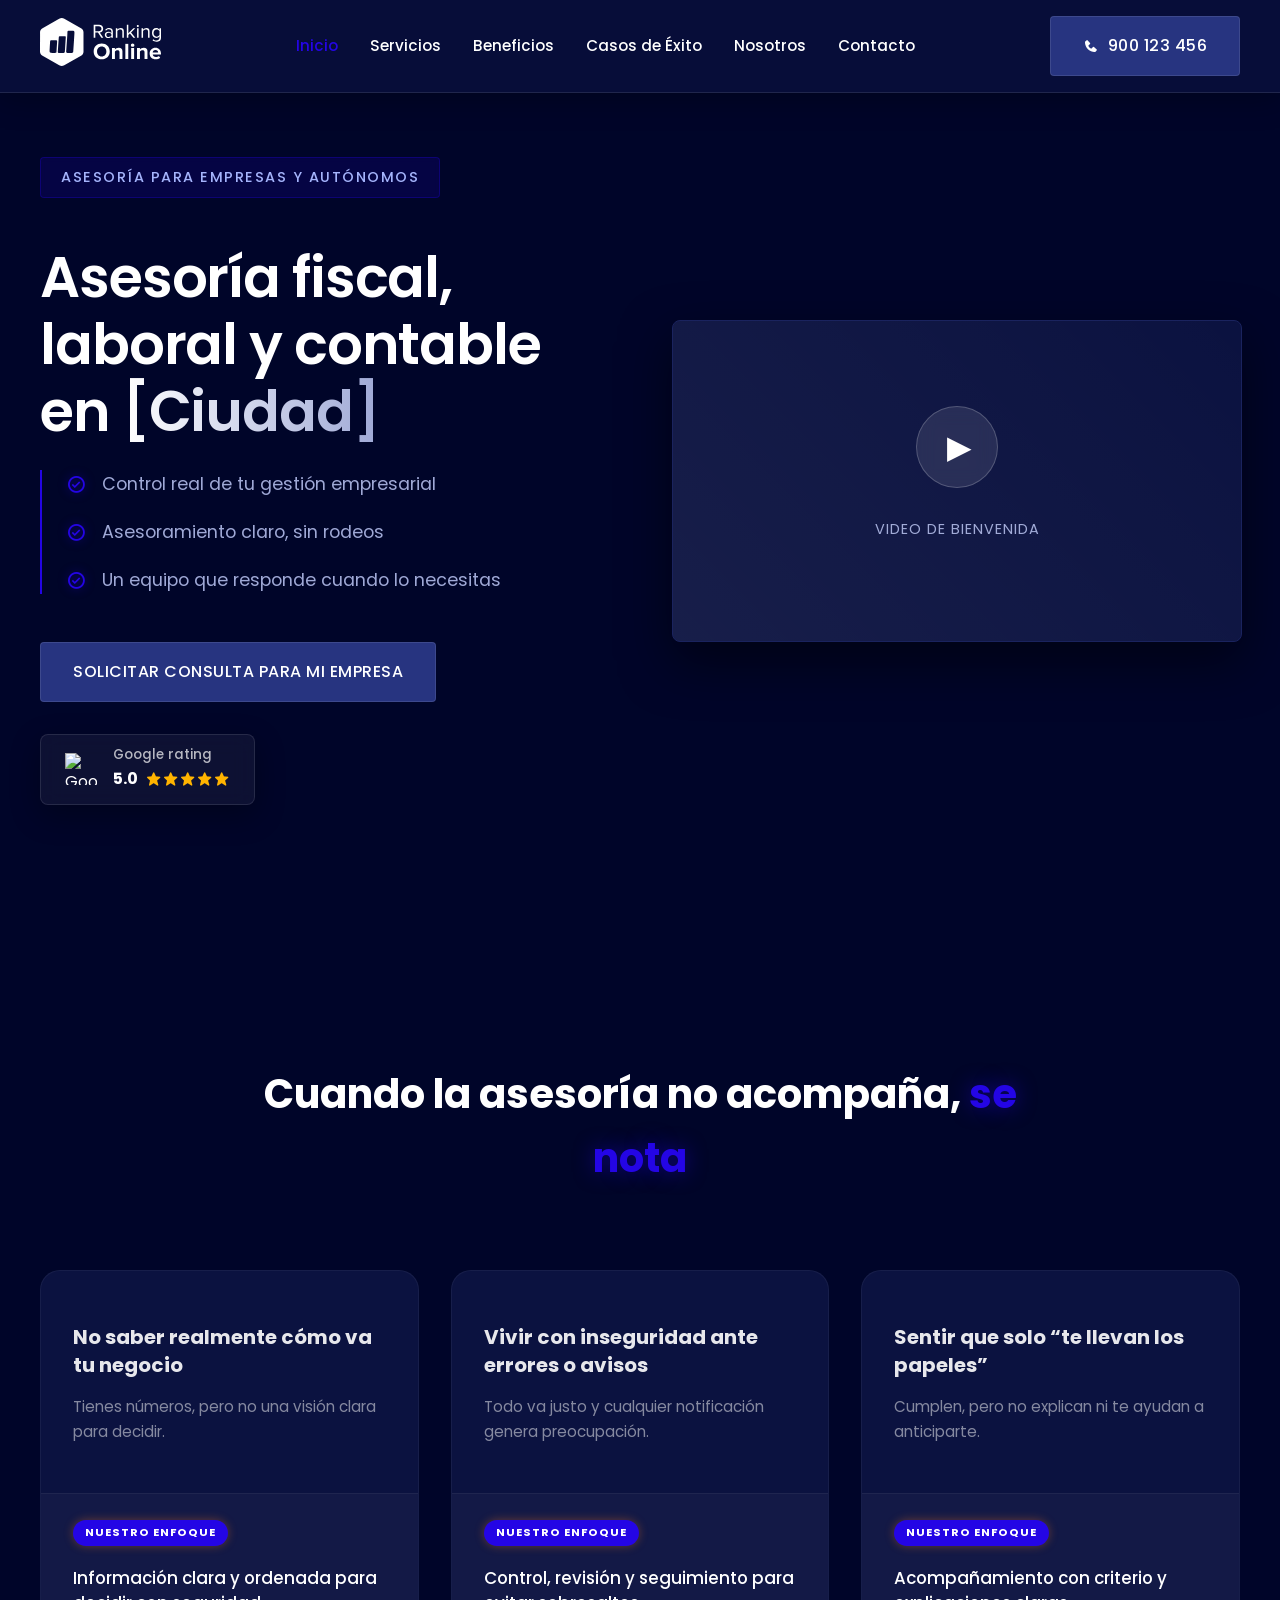
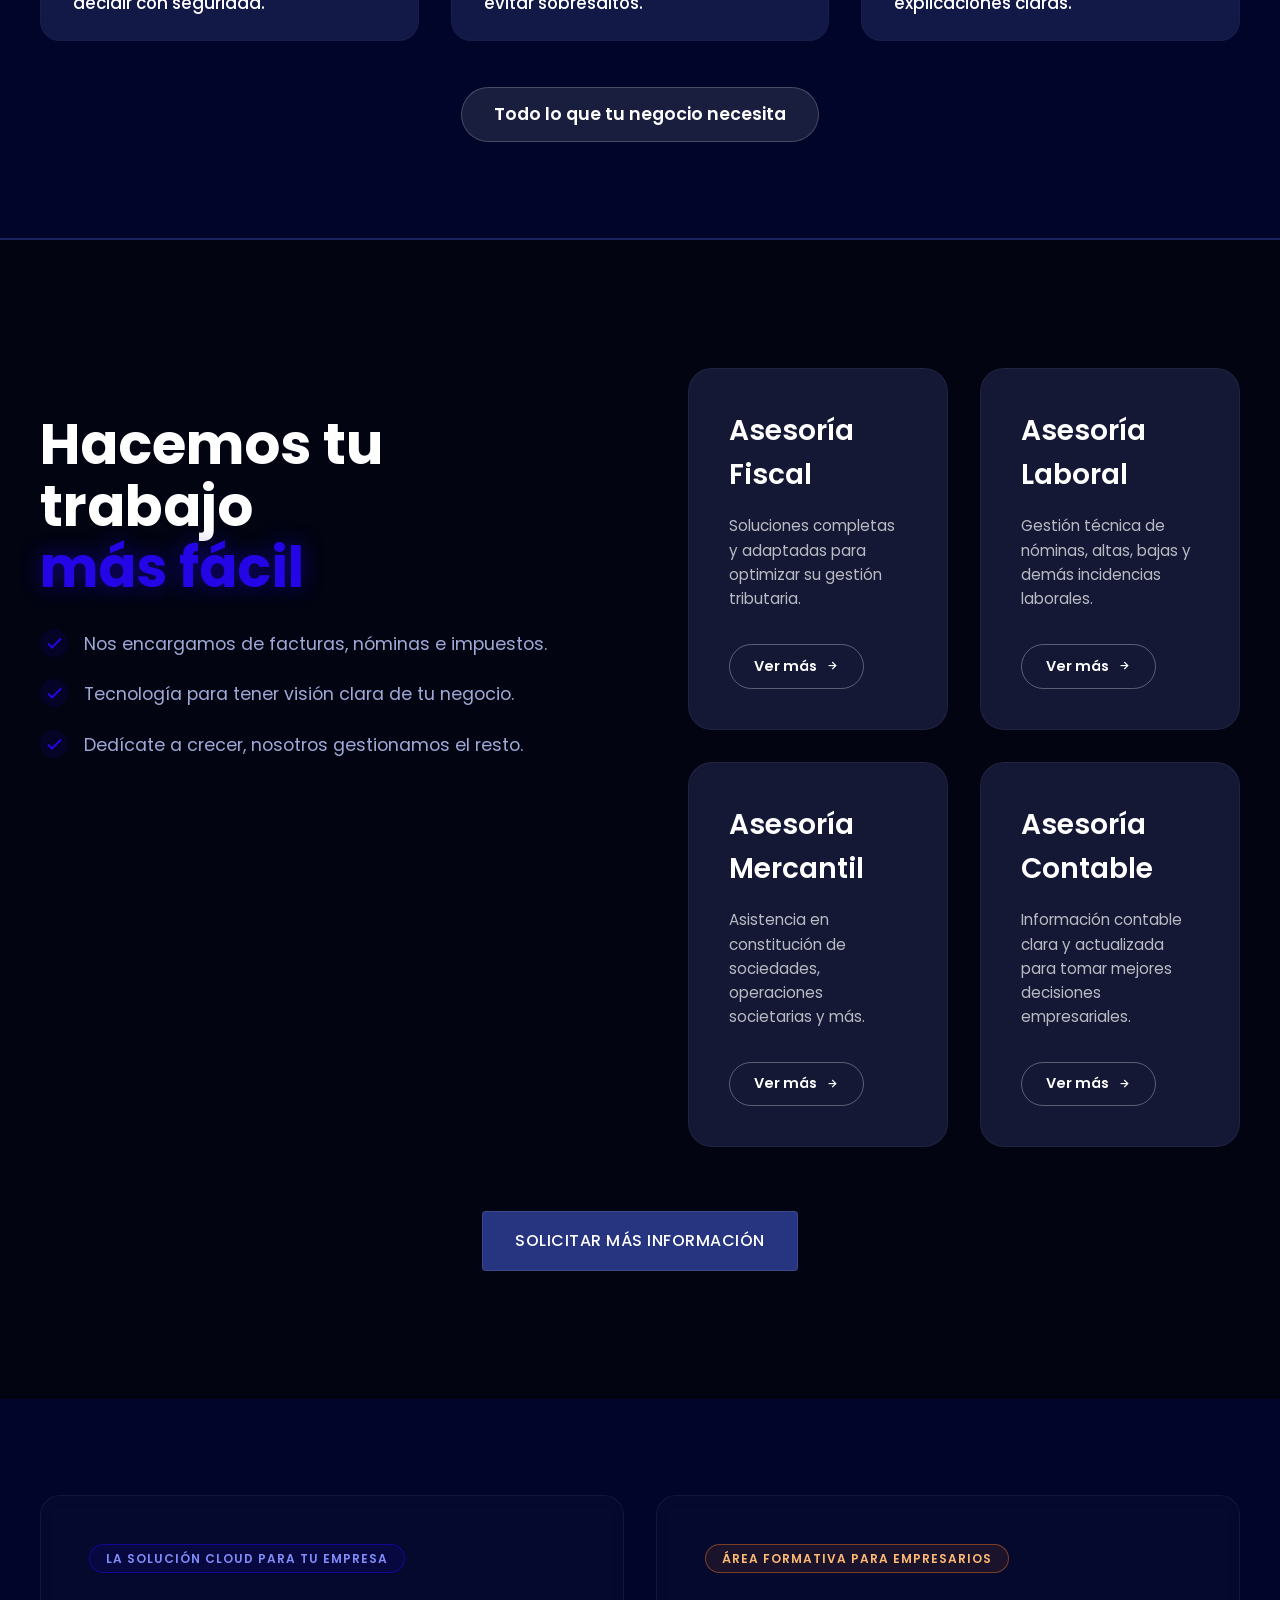
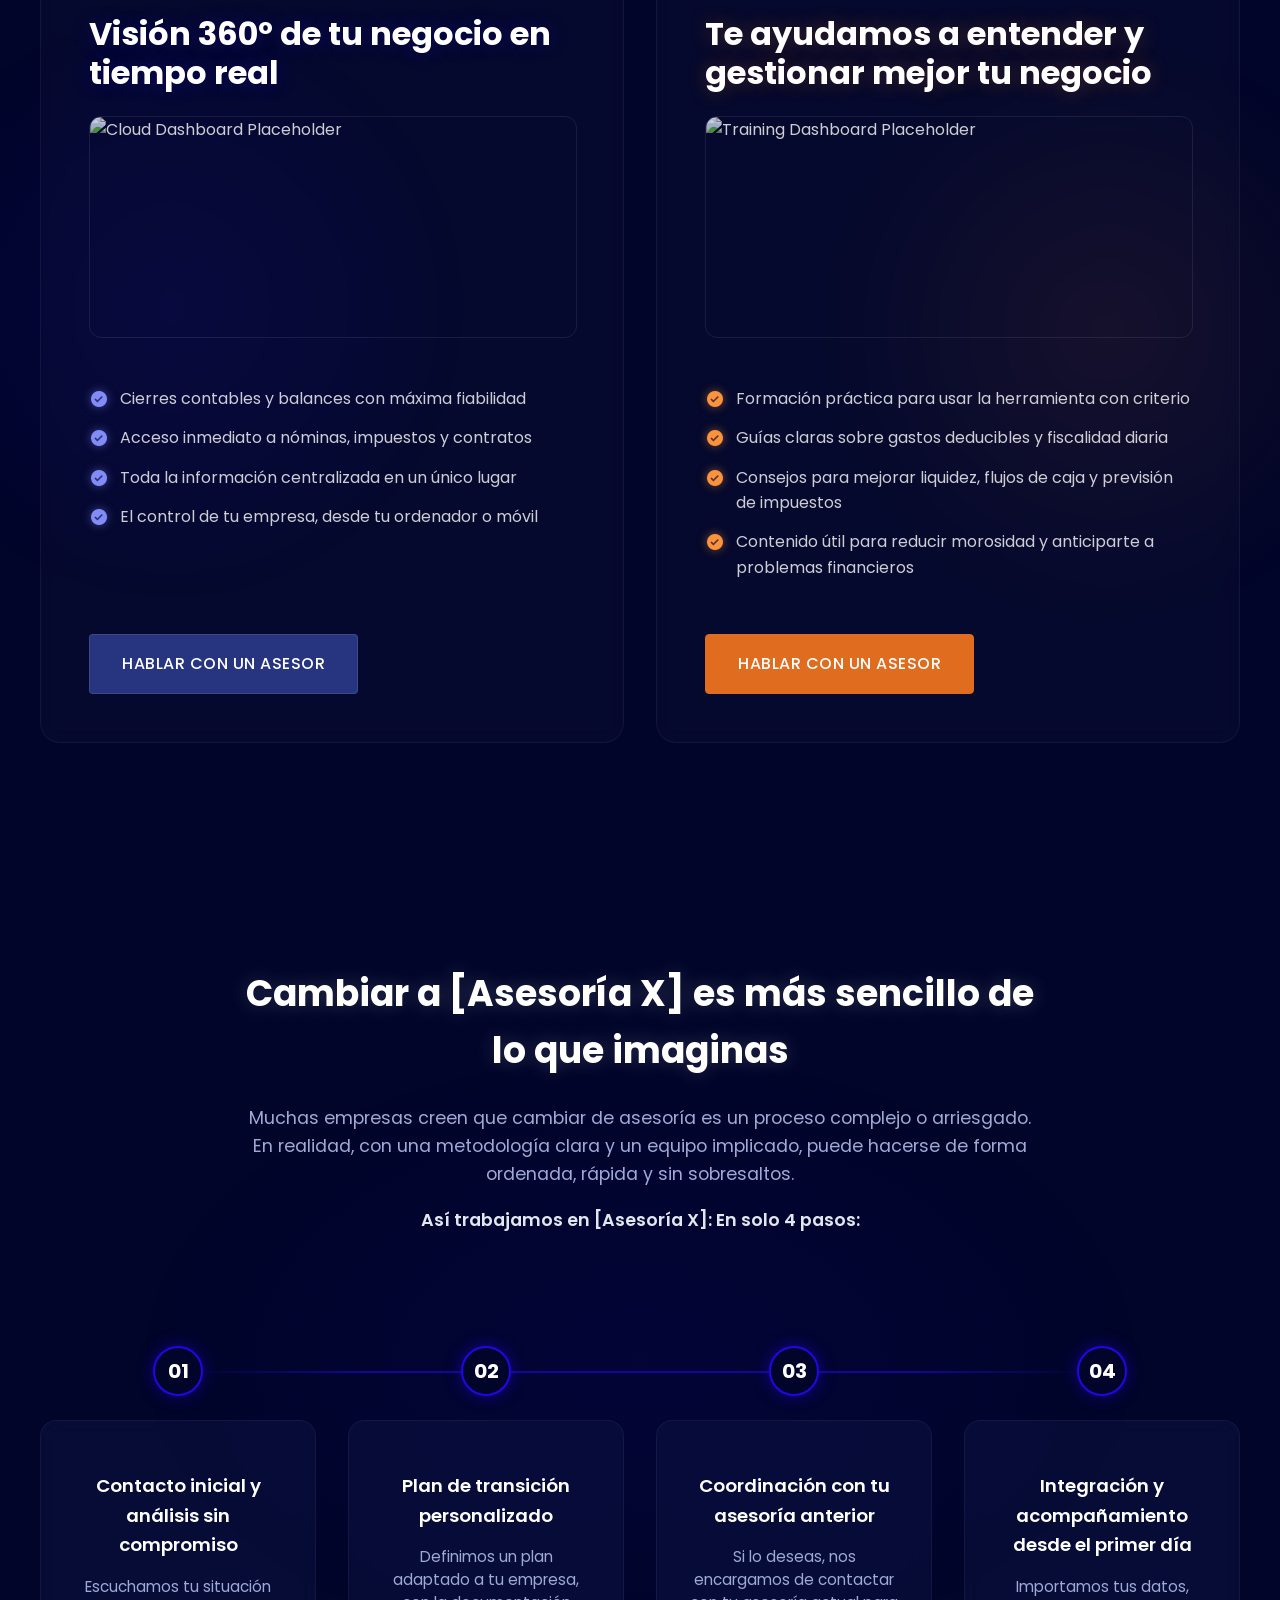
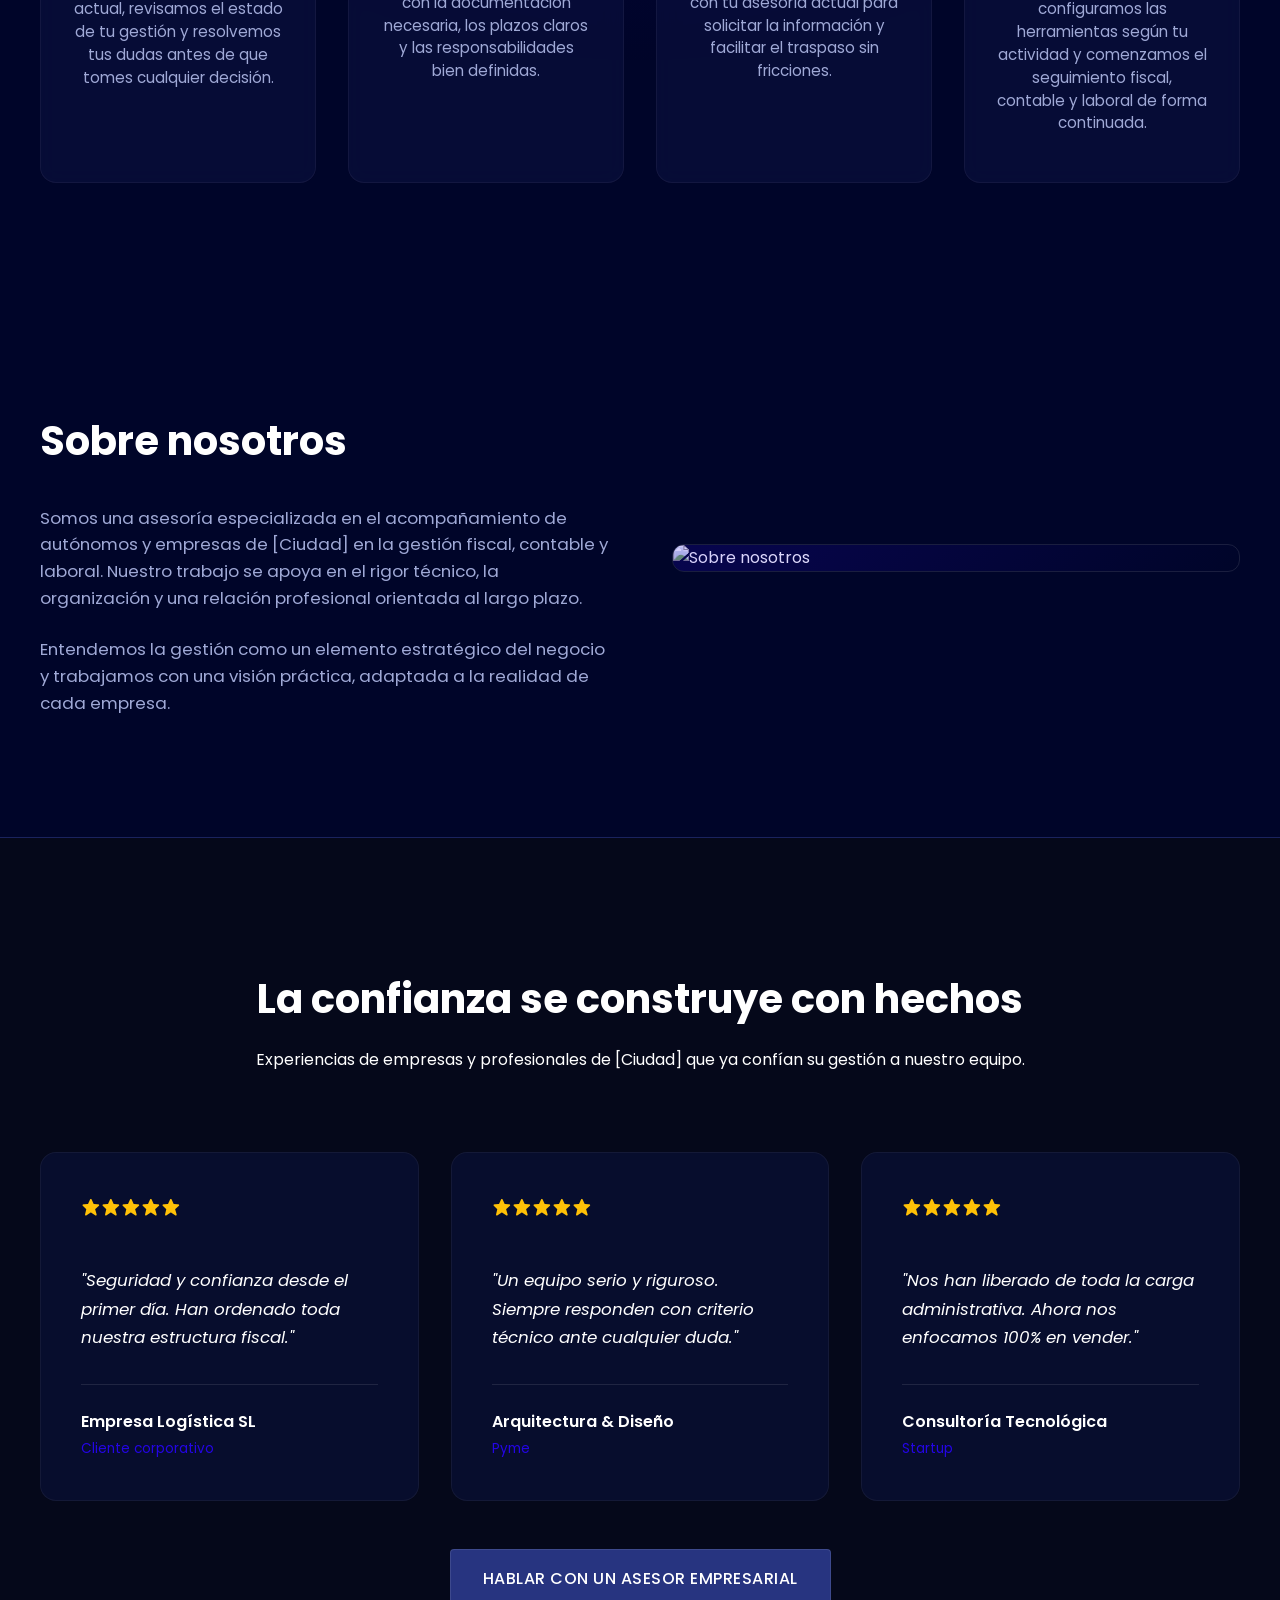
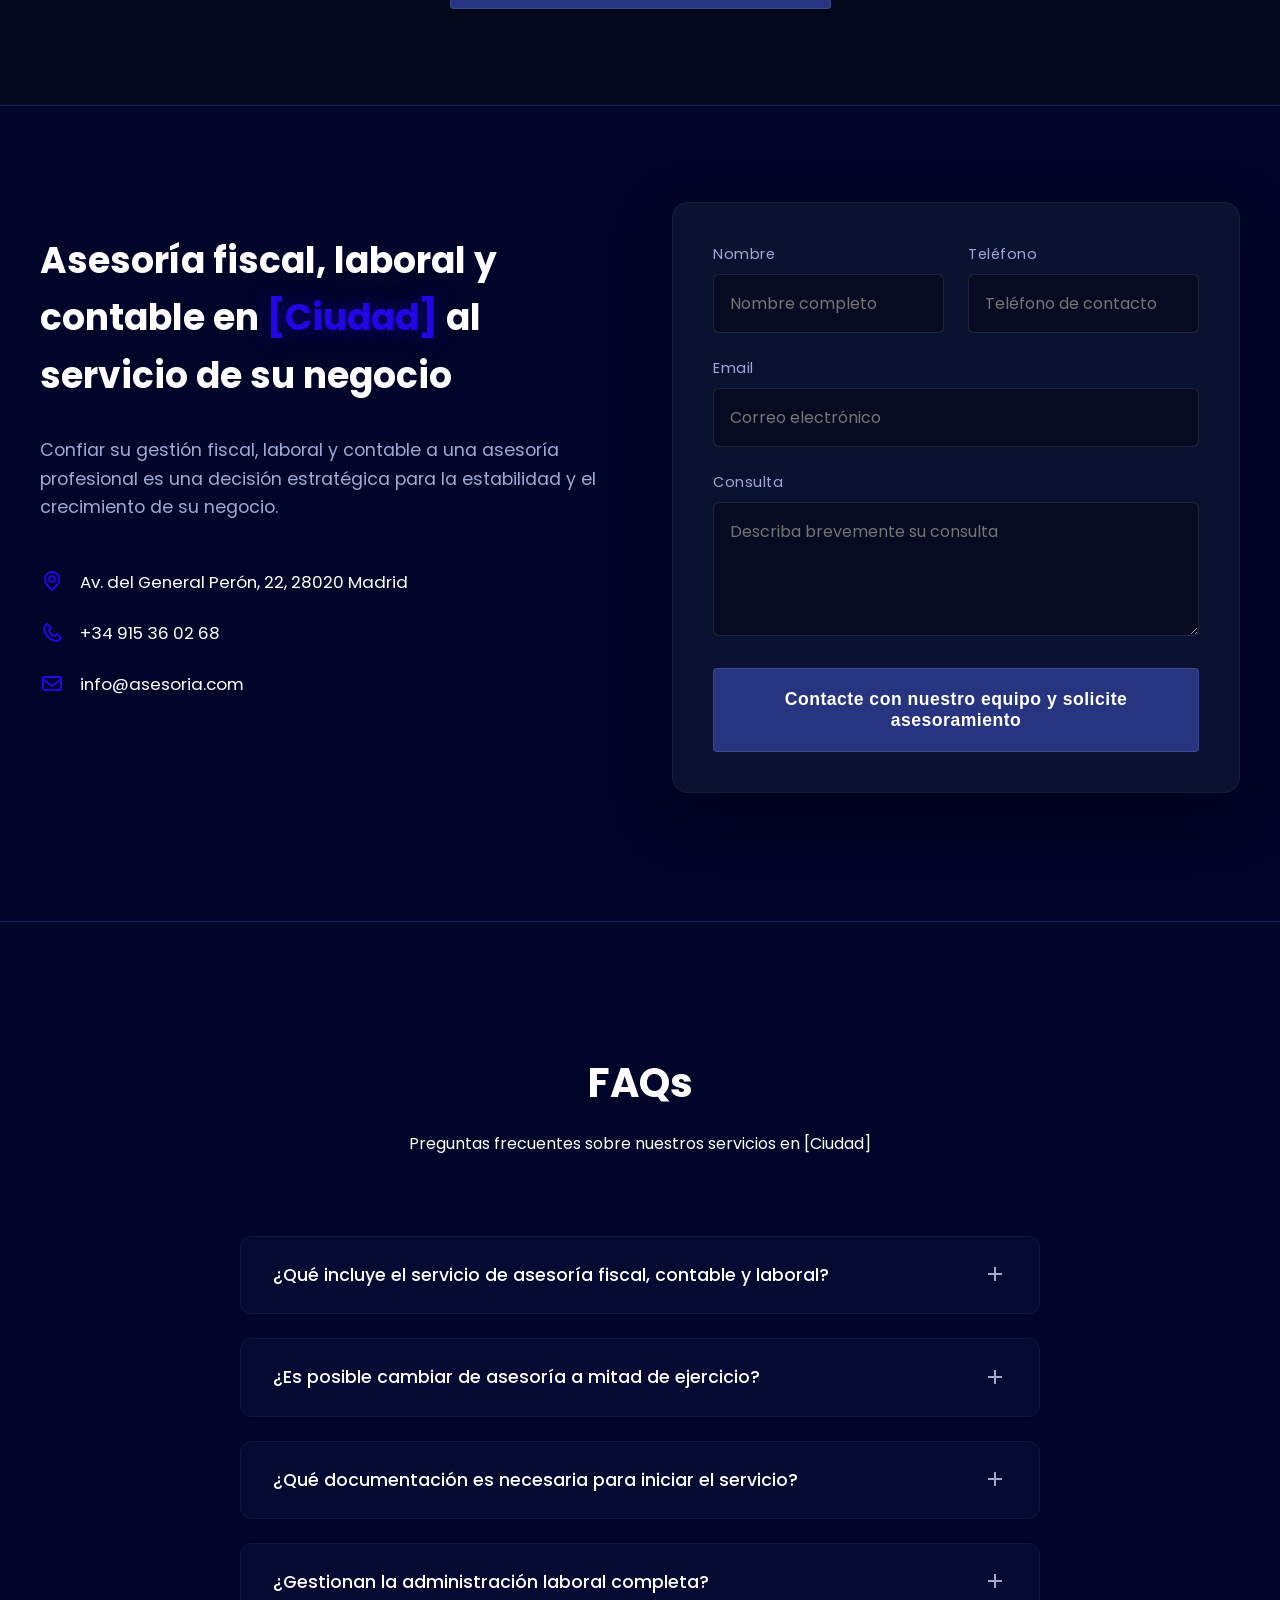
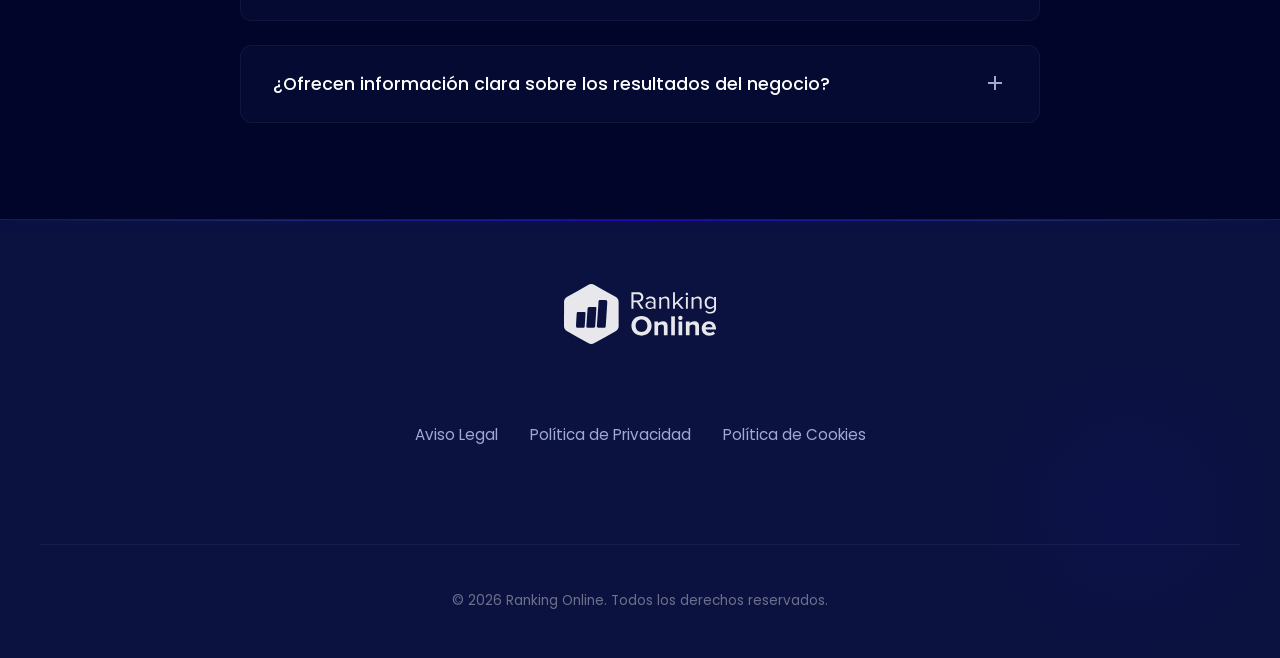
==== commit cf22decf: "organizate sections" ====
--- a/screens/template-dark/index.html
+++ b/screens/template-dark/index.html
@@ -319,209 +319,6 @@
             </div>
         </section>
 
-        <!-- Beneficios (Tech Linear Grid) -->
-        <section class="benefits-section" id="beneficios">
-            <div class="container">
-                <div class="section-header">
-                    <h2 class="section-title">Beneficios de trabajar con <span class="highlight">[Nombre de la
-                            asesoría]</span></h2>
-                </div>
-
-                <div class="benefits-tech-grid">
-                    <!-- Item 1 -->
-                    <div class="tech-card">
-                        <div class="tech-icon-wrapper">
-                            <i class='bx bx-check-shield'></i>
-                        </div>
-                        <h3>Seguridad jurídica</h3>
-                        <p>con cumplimiento riguroso de las obligaciones legales.</p>
-                        <div class="tech-decoration"></div>
-                    </div>
-
-                    <!-- Item 2 -->
-                    <div class="tech-card">
-                        <div class="tech-icon-wrapper">
-                            <i class='bx bx-time-five'></i>
-                        </div>
-                        <h3>Optimización del tiempo directivo</h3>
-                        <p>al externalizar la gestión administrativa.</p>
-                        <div class="tech-decoration"></div>
-                    </div>
-
-                    <!-- Item 3 -->
-                    <div class="tech-card">
-                        <div class="tech-icon-wrapper">
-                            <i class='bx bx-user-voice'></i>
-                        </div>
-                        <h3>Asesoramiento profesional continuado</h3>
-                        <p>con información comprensible y útil.</p>
-                        <div class="tech-decoration"></div>
-                    </div>
-
-                    <!-- Item 4 -->
-                    <div class="tech-card">
-                        <div class="tech-icon-wrapper">
-                            <i class='bx bx-bar-chart-alt-2'></i>
-                        </div>
-                        <h3>Mayor control y planificación</h3>
-                        <p>facilitando una gestión empresarial más sólida.</p>
-                        <div class="tech-decoration"></div>
-                    </div>
-                </div>
-
-                <div class="cta-centered" style="text-align: center; margin-top: 3rem;">
-                    <a href="#contacto" class="btn btn-primary">Analizar la situación de mi empresa</a>
-                </div>
-            </div>
-        </section>
-
-        <!-- Comparison / Pain vs Solution -->
-        <section class="comparison-section">
-            <div class="container">
-                <div class="section-header">
-                    <h2 class="section-title">Principales dificultades de <span class="highlight">nuestros
-                            clientes</span></h2>
-                </div>
-
-                <div class="comparison-tech-container">
-                    <!-- Unit 1 -->
-                    <div class="tech-split-row">
-                        <div class="tech-panel problem">
-                            <div class="panel-header">
-                                <i class='bx bx-error-circle'></i>
-                                <h4>Riesgo de errores y sanciones</h4>
-                            </div>
-                            <p>Una gestión inadecuada puede derivar en requerimientos, incidencias o sanciones por parte
-                                de la Administración.</p>
-                        </div>
-                        <div class="tech-connector">
-                            <i class='bx bx-right-arrow-alt'></i>
-                        </div>
-                        <div class="tech-panel solution">
-                            <div class="panel-header">
-                                <i class='bx bx-check-circle'></i>
-                                <h4>Metodología de control y verificación</h4>
-                            </div>
-                            <p>Aplicamos protocolos de revisión y control de calidad que minimizan el riesgo operativo.
-                            </p>
-                        </div>
-                    </div>
-
-                    <!-- Unit 2 -->
-                    <div class="tech-split-row">
-                        <div class="tech-panel problem">
-                            <div class="panel-header">
-                                <i class='bx bx-show-alt'></i>
-                                <h4>Falta de visibilidad sobre los resultados del negocio</h4>
-                            </div>
-                            <p>La información contable existe, pero no siempre permite evaluar con claridad la
-                                rentabilidad ni el impacto de las decisiones empresariales.</p>
-                        </div>
-                        <div class="tech-connector">
-                            <i class='bx bx-right-arrow-alt'></i>
-                        </div>
-                        <div class="tech-panel solution">
-                            <div class="panel-header">
-                                <i class='bx bx-data'></i>
-                                <h4>Información estructurada para la toma de decisiones</h4>
-                            </div>
-                            <p>Organizamos y presentamos los datos de forma clara, facilitando una visión comprensible
-                                de los resultados económicos.</p>
-                        </div>
-                    </div>
-
-                    <!-- Unit 3 -->
-                    <div class="tech-split-row">
-                        <div class="tech-panel problem">
-                            <div class="panel-header">
-                                <i class='bx bx-help-circle'></i>
-                                <h4>Incertidumbre ante los cambios normativos</h4>
-                            </div>
-                            <p>La constante evolución de la normativa fiscal y laboral genera un entorno complejo y
-                                expone a riesgos de incumplimiento involuntario.</p>
-                        </div>
-                        <div class="tech-connector">
-                            <i class='bx bx-right-arrow-alt'></i>
-                        </div>
-                        <div class="tech-panel solution">
-                            <div class="panel-header">
-                                <i class='bx bx-shield-quarter'></i>
-                                <h4>Seguimiento normativo permanente</h4>
-                            </div>
-                            <p>Realizamos una vigilancia continua de la legislación vigente para asegurar que la gestión
-                                se adapte siempre al marco legal actualizado.</p>
-                        </div>
-                    </div>
-
-                    <!-- Unit 4 -->
-                    <div class="tech-split-row">
-                        <div class="tech-panel problem">
-                            <div class="panel-header">
-                                <i class='bx bx-time'></i>
-                                <h4>Carga administrativa excesiva</h4>
-                            </div>
-                            <p>La gestión técnica de tributos, nóminas y estados contables demanda una inversión de
-                                tiempo y recursos que compromete la operatividad de la empresa.</p>
-                        </div>
-                        <div class="tech-connector">
-                            <i class='bx bx-right-arrow-alt'></i>
-                        </div>
-                        <div class="tech-panel solution">
-                            <div class="panel-header">
-                                <i class='bx bx-briefcase-alt'></i>
-                                <h4>Externalización integral de procesos</h4>
-                            </div>
-                            <p>Asumimos la responsabilidad técnica de las áreas fiscal, laboral y contable, permitiendo
-                                que la dirección enfoque sus recursos exclusivamente en su actividad estratégica.</p>
-                        </div>
-                    </div>
-                </div>
-            </div>
-        </section>
-        <!-- Trust Section (Data Strip) -->
-        <section class="trust-section">
-            <div class="container">
-                <div class="trust-strip">
-                    <!-- Item 1 -->
-                    <div class="trust-item">
-                        <div class="trust-icon-box">
-                            <i class='bx bx-briefcase-alt-2'></i>
-                        </div>
-                        <div class="trust-text">
-                            <h3>Equipo profesional</h3>
-                            <p>Con experiencia en asesoramiento empresarial.</p>
-                        </div>
-                    </div>
-
-                    <div class="trust-divider"></div>
-
-                    <!-- Item 2 -->
-                    <div class="trust-item">
-                        <div class="trust-icon-box">
-                            <i class='bx bx-layer'></i>
-                        </div>
-                        <div class="trust-text">
-                            <h3>Metodología estructurada</h3>
-                            <p>Transparente y orientada a resultados.</p>
-                        </div>
-                    </div>
-
-                    <div class="trust-divider"></div>
-
-                    <!-- Item 3 -->
-                    <div class="trust-item">
-                        <div class="trust-icon-box">
-                            <i class='bx bx-user-pin'></i>
-                        </div>
-                        <div class="trust-text">
-                            <h3>Atención personalizada</h3>
-                            <p>Trato profesional en todo momento.</p>
-                        </div>
-                    </div>
-                </div>
-            </div>
-        </section>
-
         <!-- About Us Section (Dark Tech) -->
         <section class="about-section" id="nosotros">
             <div class="container about-container">
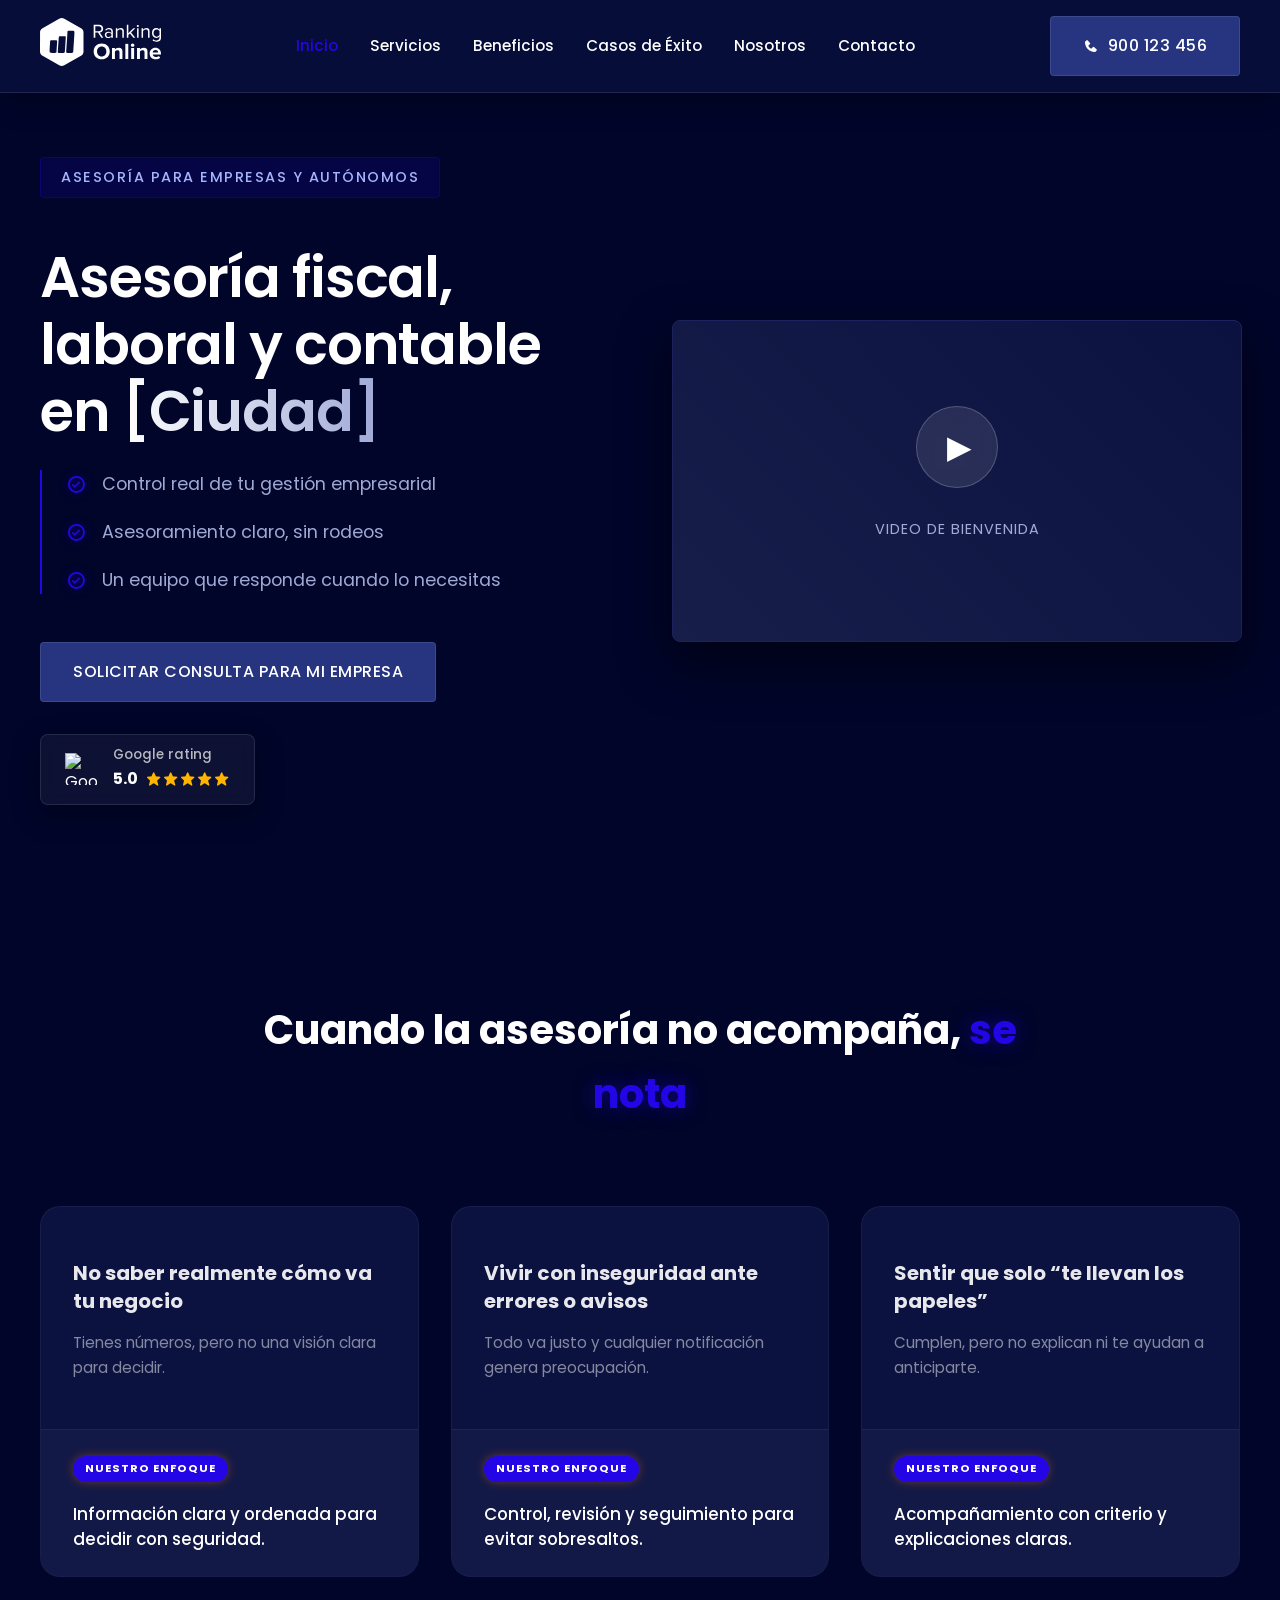
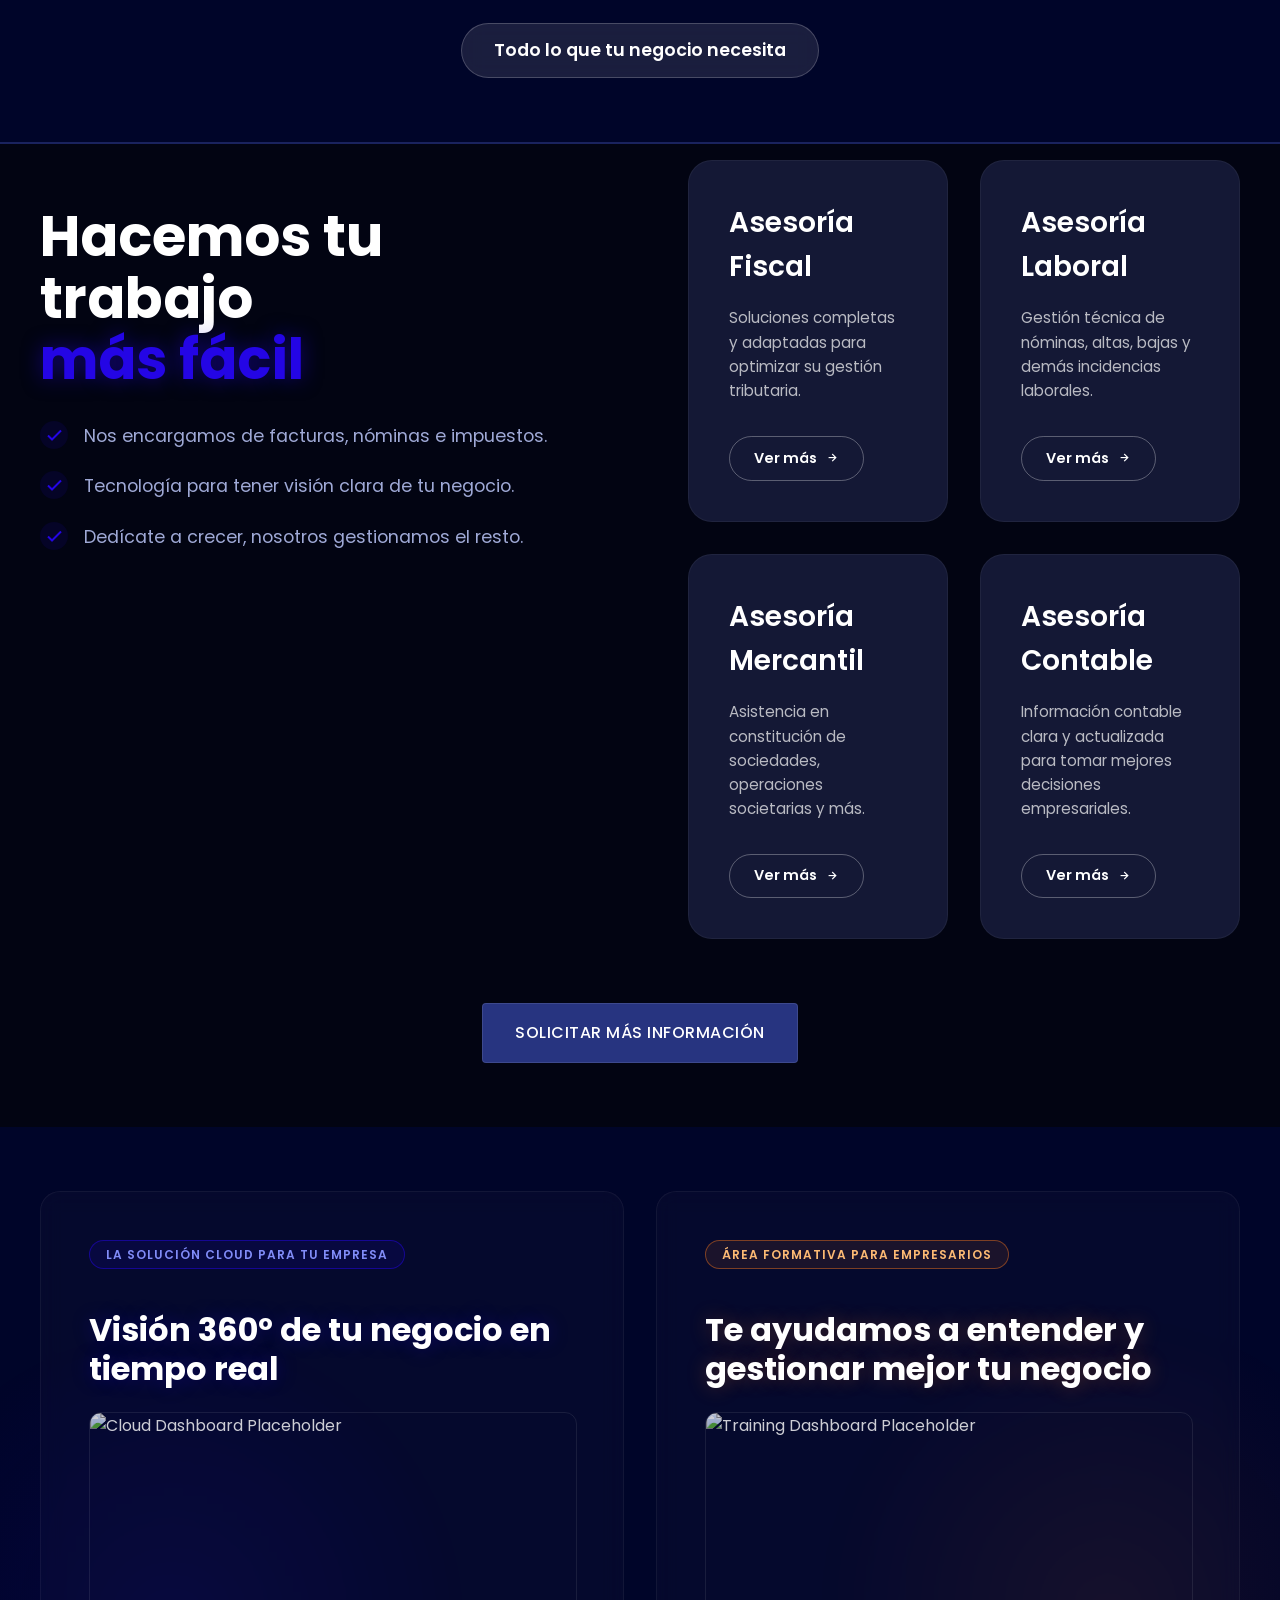
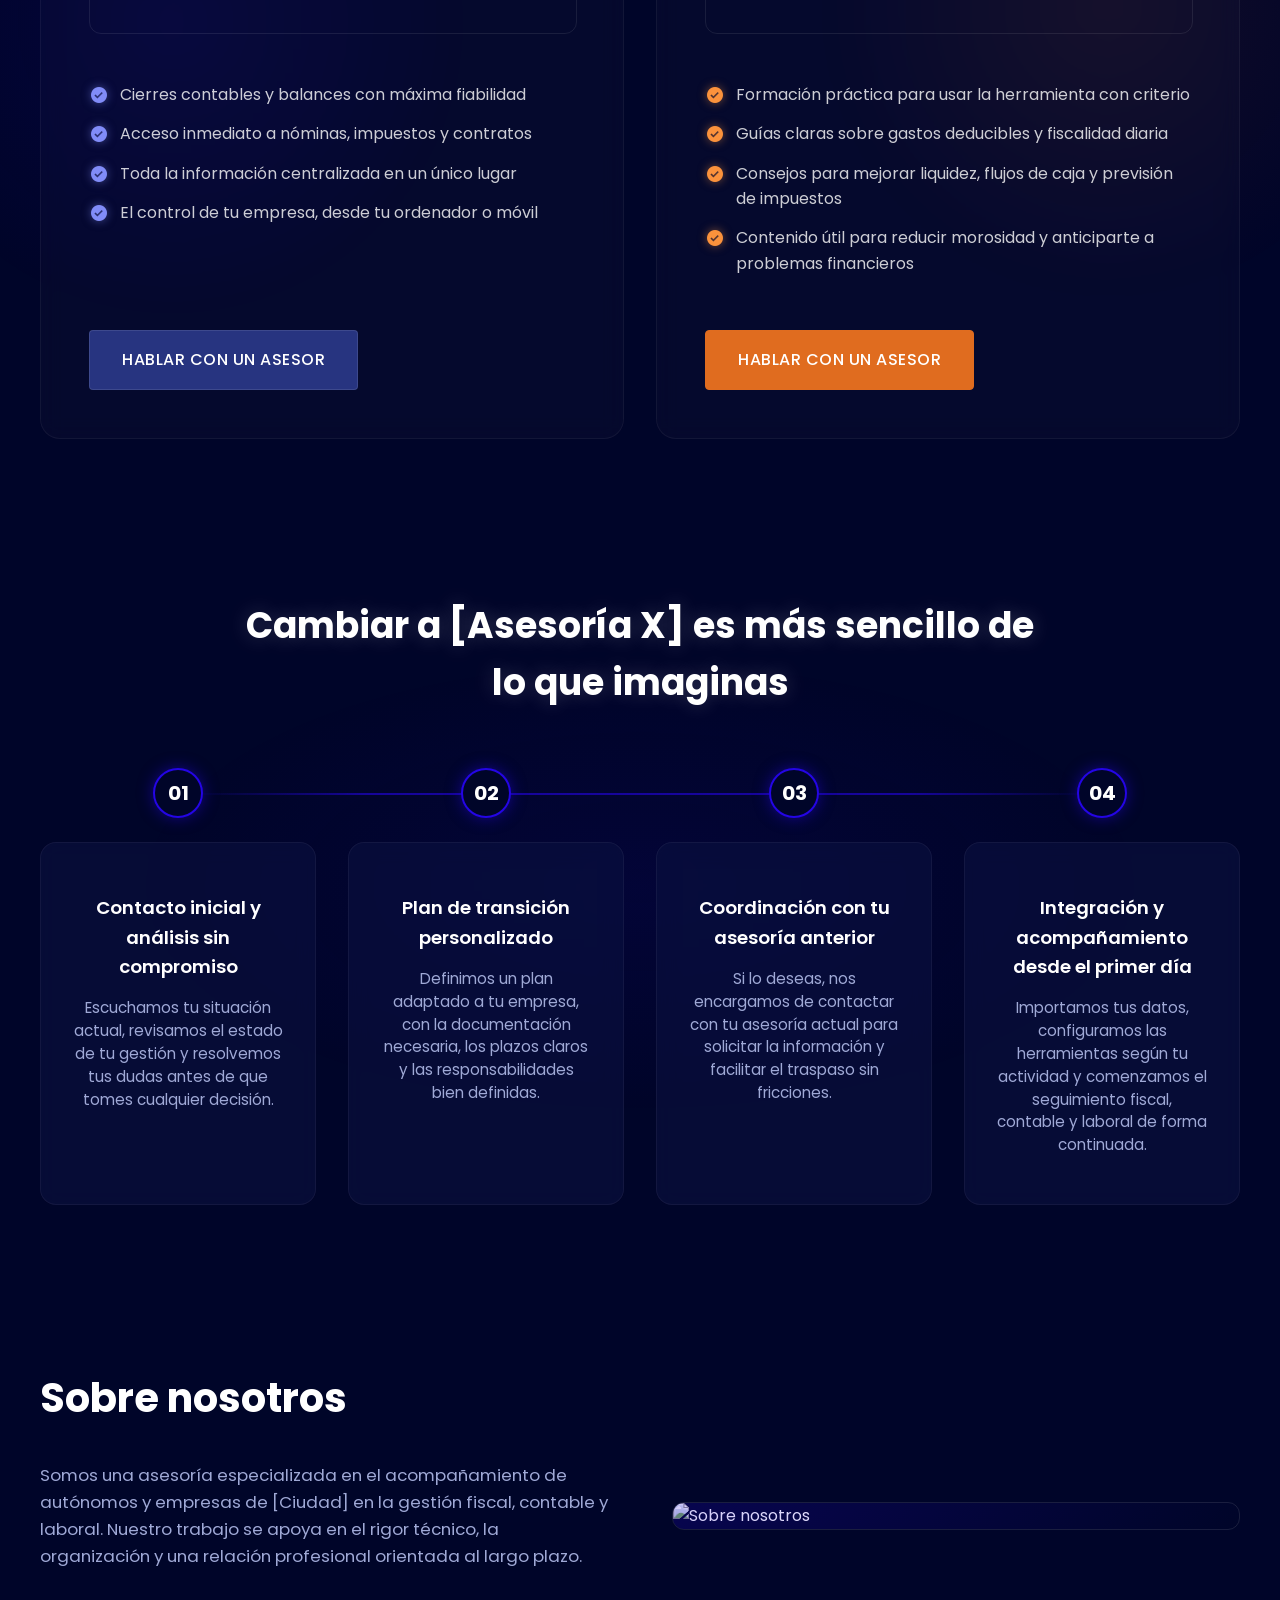
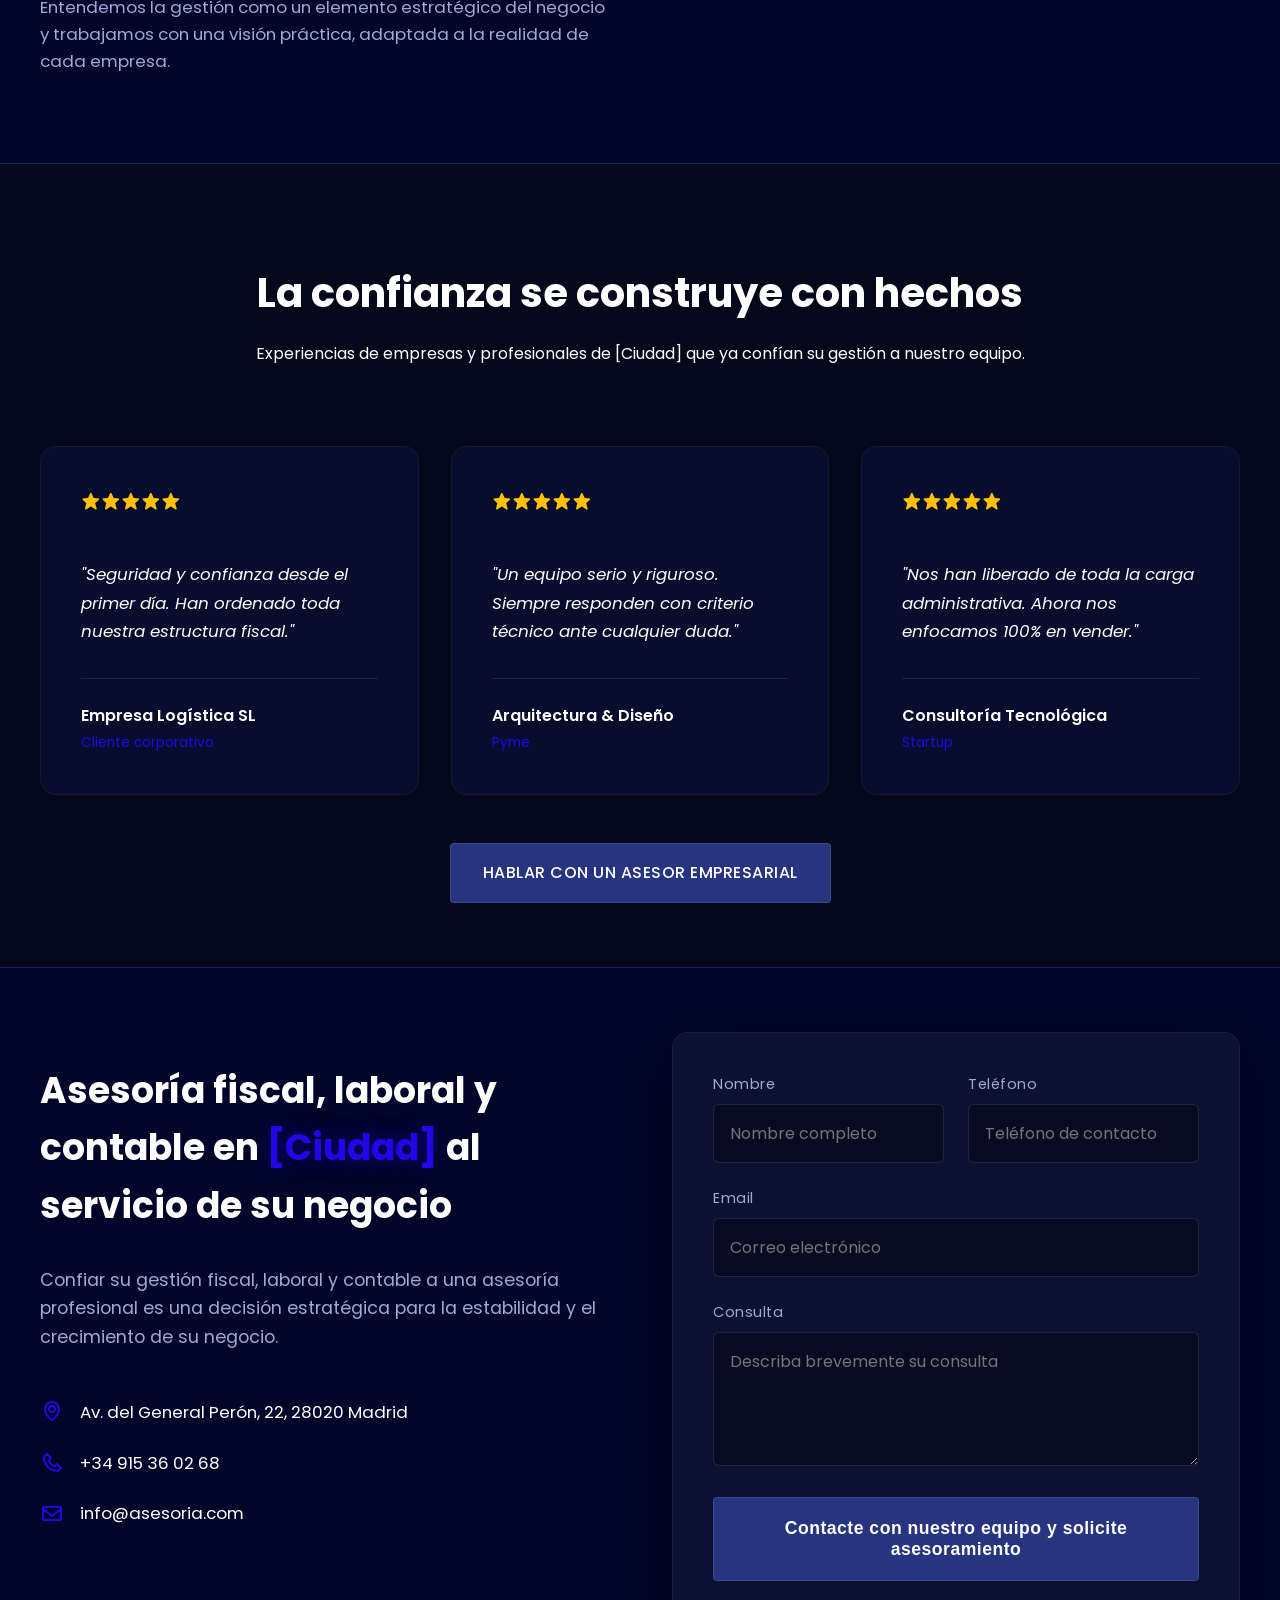
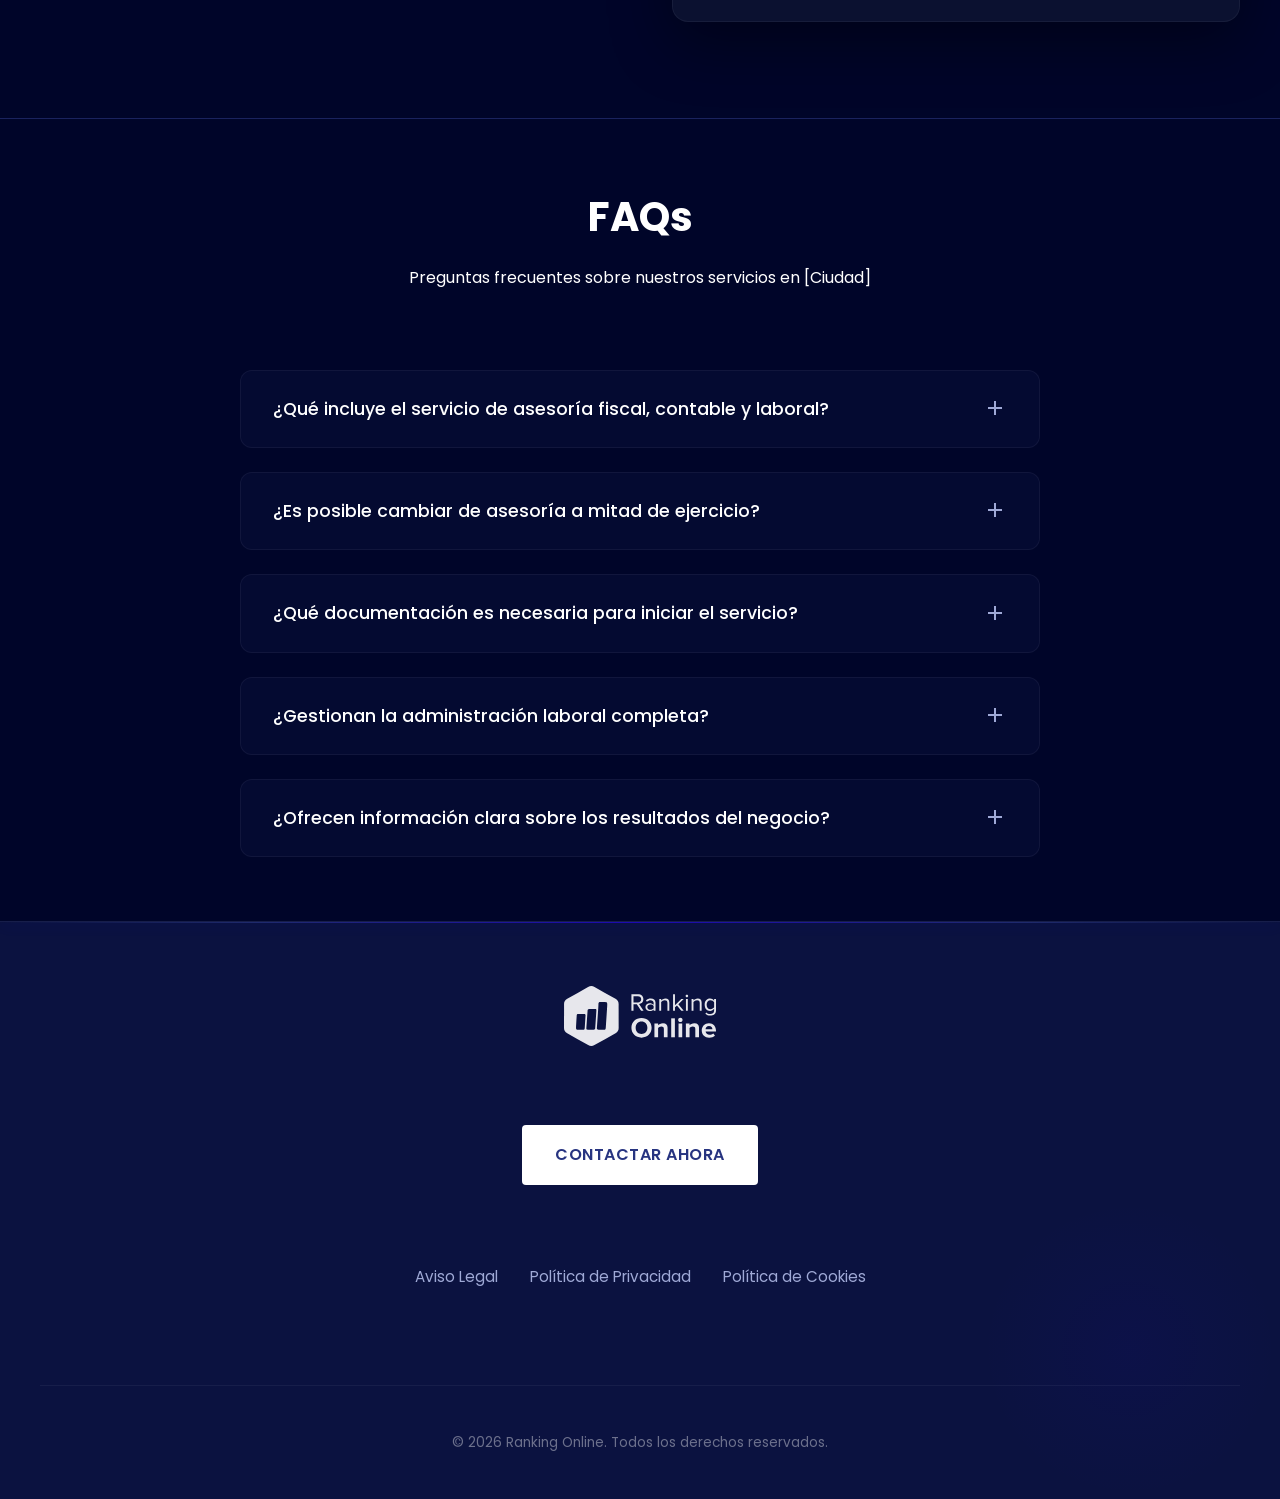
==== commit f0b62960: "ajust spacing" ====
--- a/screens/template-dark/index.html
+++ b/screens/template-dark/index.html
@@ -268,11 +268,6 @@
             <div class="container">
                 <div class="steps-intro-dark">
                     <h2>Cambiar a [Asesoría X] es más sencillo de lo que imaginas</h2>
-                    <p>Muchas empresas creen que cambiar de asesoría es un proceso complejo o arriesgado. En realidad,
-                        con una metodología clara y un equipo implicado, puede hacerse de forma ordenada, rápida y sin
-                        sobresaltos.</p>
-                    <p class="highlight" style="margin-top: 1rem; font-weight: 600; color: #E2E8F0;">Así trabajamos en
-                        [Asesoría X]: En solo 4 pasos:</p>
                 </div>
 
                 <div class="steps-timeline-dark">
@@ -529,6 +524,11 @@
                 <div class="footer-logo">
                     <img src="../../assets/logos/logo_full_white.svg" alt="Ranking Online Logo">
                 </div>
+                <div class="footer-cta" style="margin-bottom: 2rem;">
+                    <a href="#contacto" class="btn btn-primary"
+                        style="background-color: var(--white); color: var(--brand-primary); font-weight: 600;">Contactar
+                        Ahora</a>
+                </div>
 
                 <div class="footer-legal-links">
                     <a href="#">Aviso Legal</a>
--- a/screens/template-dark/style.css
+++ b/screens/template-dark/style.css
@@ -96,6 +96,16 @@
     font-weight: 500;
     font-size: 0.95rem;
     transition: color 0.3s;
+}
+
+/* Reality vs Approach Section */
+.reality-vs-approach-section {
+    padding: 2rem 0;
+}
+
+.problem-block {
+    padding: 2rem 2rem 0 2rem;
+    flex-grow: 1;
 }
 
 .nav-menu a:hover,
@@ -236,7 +246,7 @@
 
 /* Hero Section */
 .hero-section {
-    padding: 4rem 0 8rem;
+    padding: 4rem 0 6rem;
     position: relative;
     overflow: hidden;
 }
@@ -459,14 +469,29 @@
 
 /* Responsive */
 @media (max-width: 968px) {
+    .hero-section {
+        padding-top: 8rem;
+    }
+
     .hero-container {
         grid-template-columns: 1fr;
         text-align: center;
     }
 
+    .hero-list {
+        text-align: left;
+        display: inline-block;
+        max-width: 100%;
+    }
+
+    .google-review-widget {
+        margin: 2rem auto 0;
+    }
+
     .hero-content {
         max-width: 100%;
-        margin: 0 auto;
+        margin: 0 auto 2rem;
+        text-align: center;
     }
 
     .hero-subtitle {
@@ -478,7 +503,7 @@
 /* Value Props - Dark Glassmorphism */
 /* Value Props - Tech / Bento Grid Style */
 .value-prop-section {
-    padding: 6rem 0;
+    padding: 4rem 0;
     background-color: #020412;
     /* Very dark background, almost black */
     border-top: 1px solid var(--dark-border);
@@ -625,7 +650,7 @@
 
 /* Benefits - Tech Linear Design */
 .benefits-section {
-    padding: 6rem 0;
+    padding: 4rem 0;
     position: relative;
     background-color: #020412;
     /* Seamless dark */
@@ -742,7 +767,7 @@
 
 /* Comparison Section - Split Tech Panels */
 .comparison-section {
-    padding: 8rem 0;
+    padding: 4rem 0;
     background-color: #05081A;
     /* Slightly lighter dark */
     position: relative;
@@ -999,7 +1024,7 @@
 
 /* Contact Section - Tech Layout */
 .contact-section {
-    padding: 6rem 0 8rem;
+    padding: 4rem 0 6rem;
     background-color: var(--dark-base);
     border-top: 1px solid var(--dark-border);
 }
@@ -1281,7 +1306,7 @@
 
 /* About Us - Dark Tech */
 .about-section {
-    padding: 6rem 0;
+    padding: 4rem 0;
     background-color: var(--dark-base);
     position: relative;
     overflow: hidden;
@@ -1343,7 +1368,7 @@
 
 /* Testimonials - Dark Tech */
 .testimonials-section {
-    padding: 6rem 0;
+    padding: 4rem 0;
     background-color: #05081A;
     border-top: 1px solid var(--dark-border);
 }
@@ -1409,7 +1434,8 @@
 
 /* FAQ Section - Dark Tech */
 .faq-section {
-    padding: 6rem 0;
+    padding: 2rem 0 4rem;
+    /* Reduced top padding */
     background-color: var(--dark-base);
     border-top: 1px solid var(--dark-border);
 }
@@ -1539,7 +1565,8 @@
 /* Services Bento Section (Dark Tech) */
 /* Services Bento Section (Dark Tech) */
 .services-bento-section {
-    padding: 8rem 0;
+    padding: 1rem 0 4rem;
+    /* Reduced top padding */
     background-color: #020412;
     position: relative;
     border-top: 1px solid var(--dark-border);
@@ -1830,7 +1857,7 @@
 
 /* Reality vs Approach Section */
 .reality-vs-approach-section {
-    padding: 6rem 0;
+    padding: 4rem 0;
     background-color: var(--dark-base);
     position: relative;
     border-bottom: 1px solid var(--dark-border);
@@ -1840,7 +1867,8 @@
     display: grid;
     grid-template-columns: repeat(3, 1fr);
     gap: 2rem;
-    margin-top: 3rem;
+    margin-top: 1rem;
+    /* Reduced from 3rem */
     margin-bottom: 3rem;
 }
 
@@ -1955,7 +1983,7 @@
 
 /* Dual Feature Section (Dark/Neon Tech Theme) */
 .dual-feature-section-dark {
-    padding: 6rem 0;
+    padding: 4rem 0;
     position: relative;
     overflow: hidden;
 }
@@ -2133,7 +2161,7 @@
 
 /* Step by Step Section (Dark/Glass Horizontal Grid) */
 .steps-section-dark {
-    padding: 6rem 0;
+    padding: 4rem 0;
     position: relative;
 }
 
@@ -2154,7 +2182,8 @@
 .steps-intro-dark {
     text-align: center;
     max-width: 800px;
-    margin: 0 auto 5rem;
+    margin: 0 auto 1rem;
+    /* Reduced margin */
     position: relative;
     z-index: 1;
 }
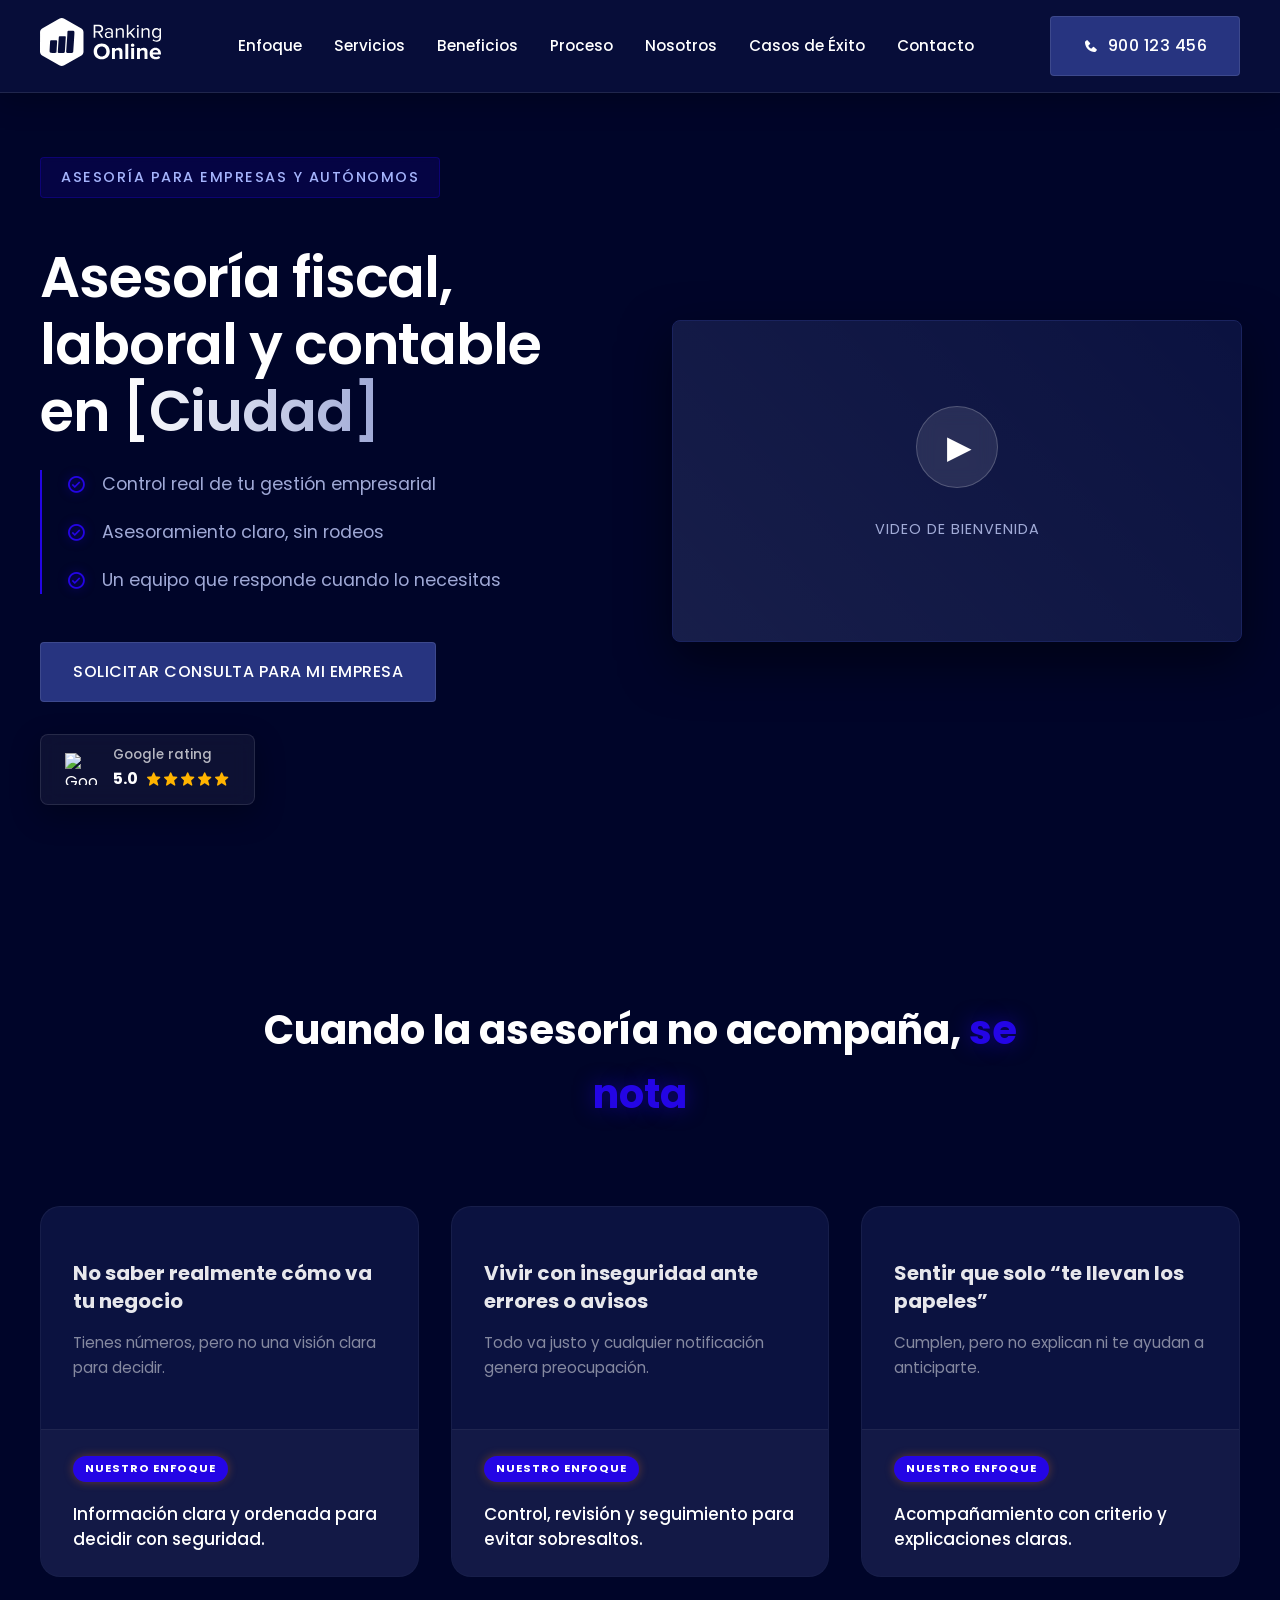
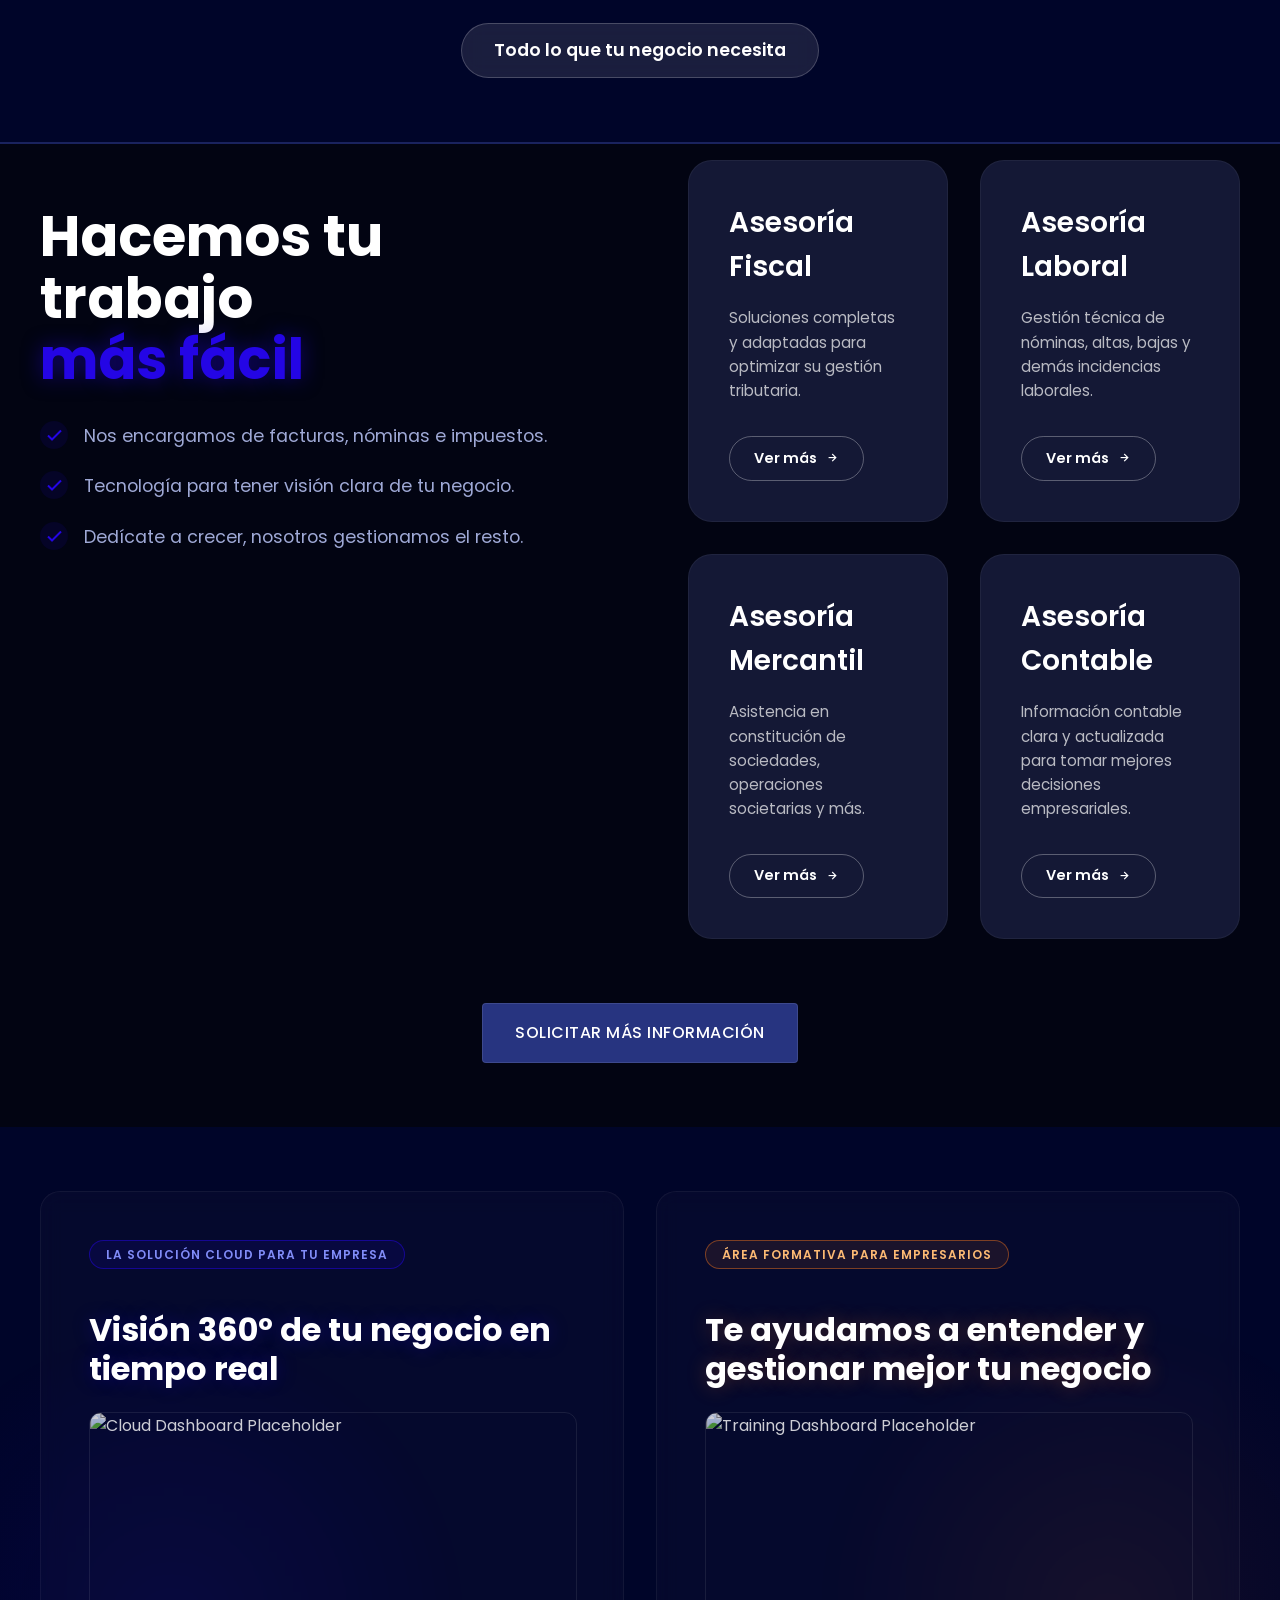
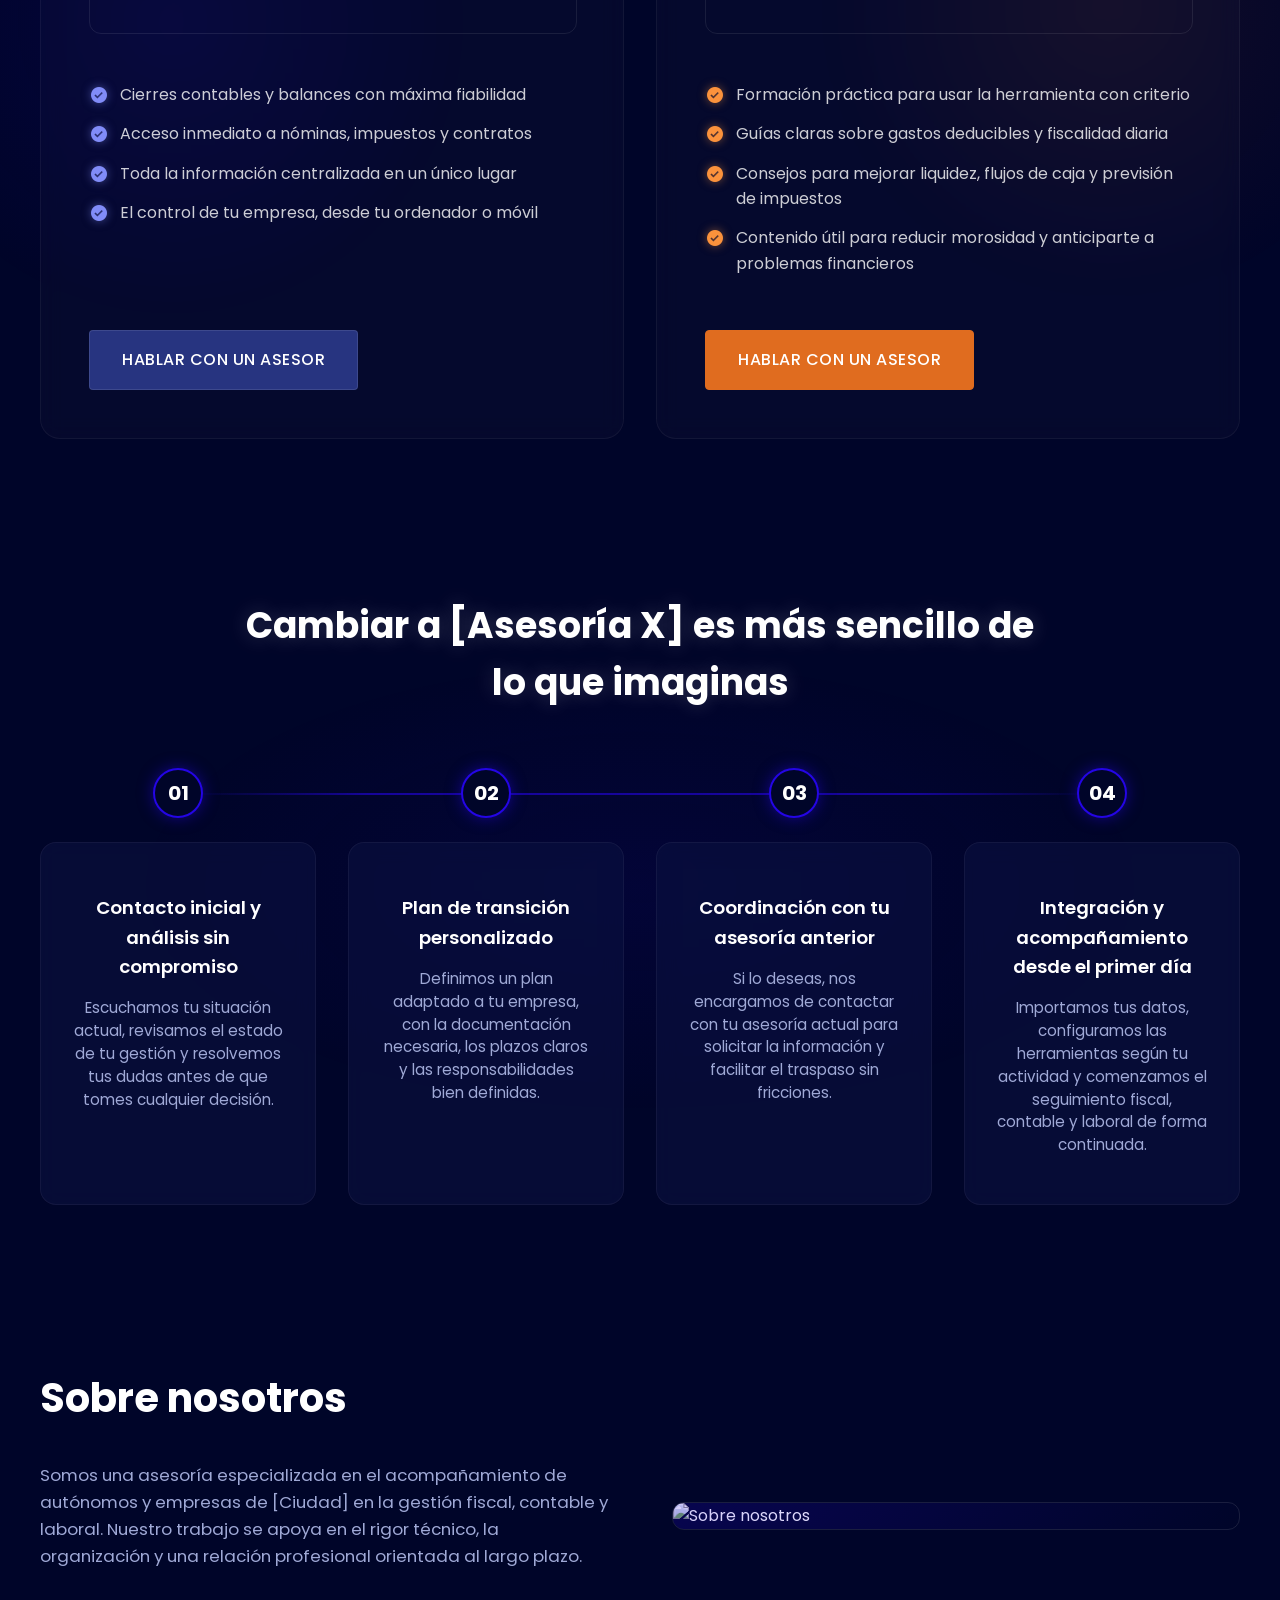
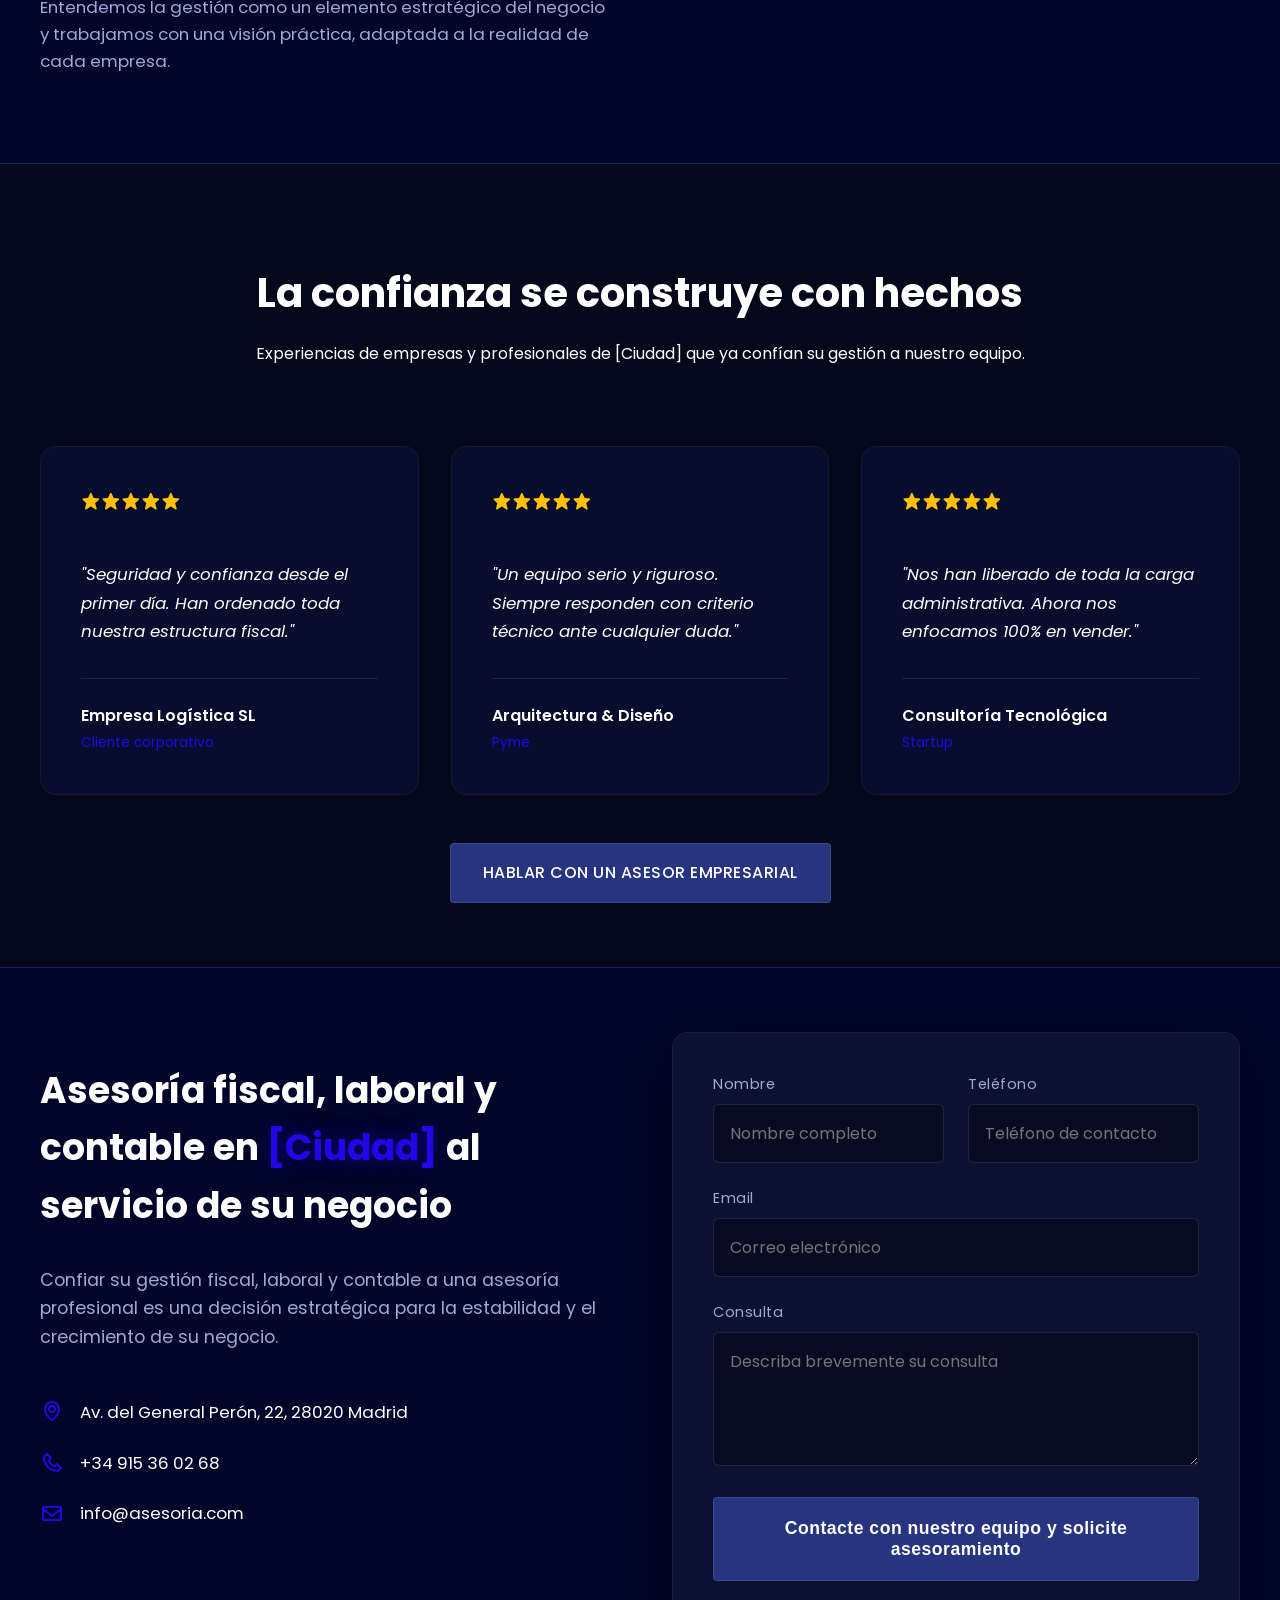
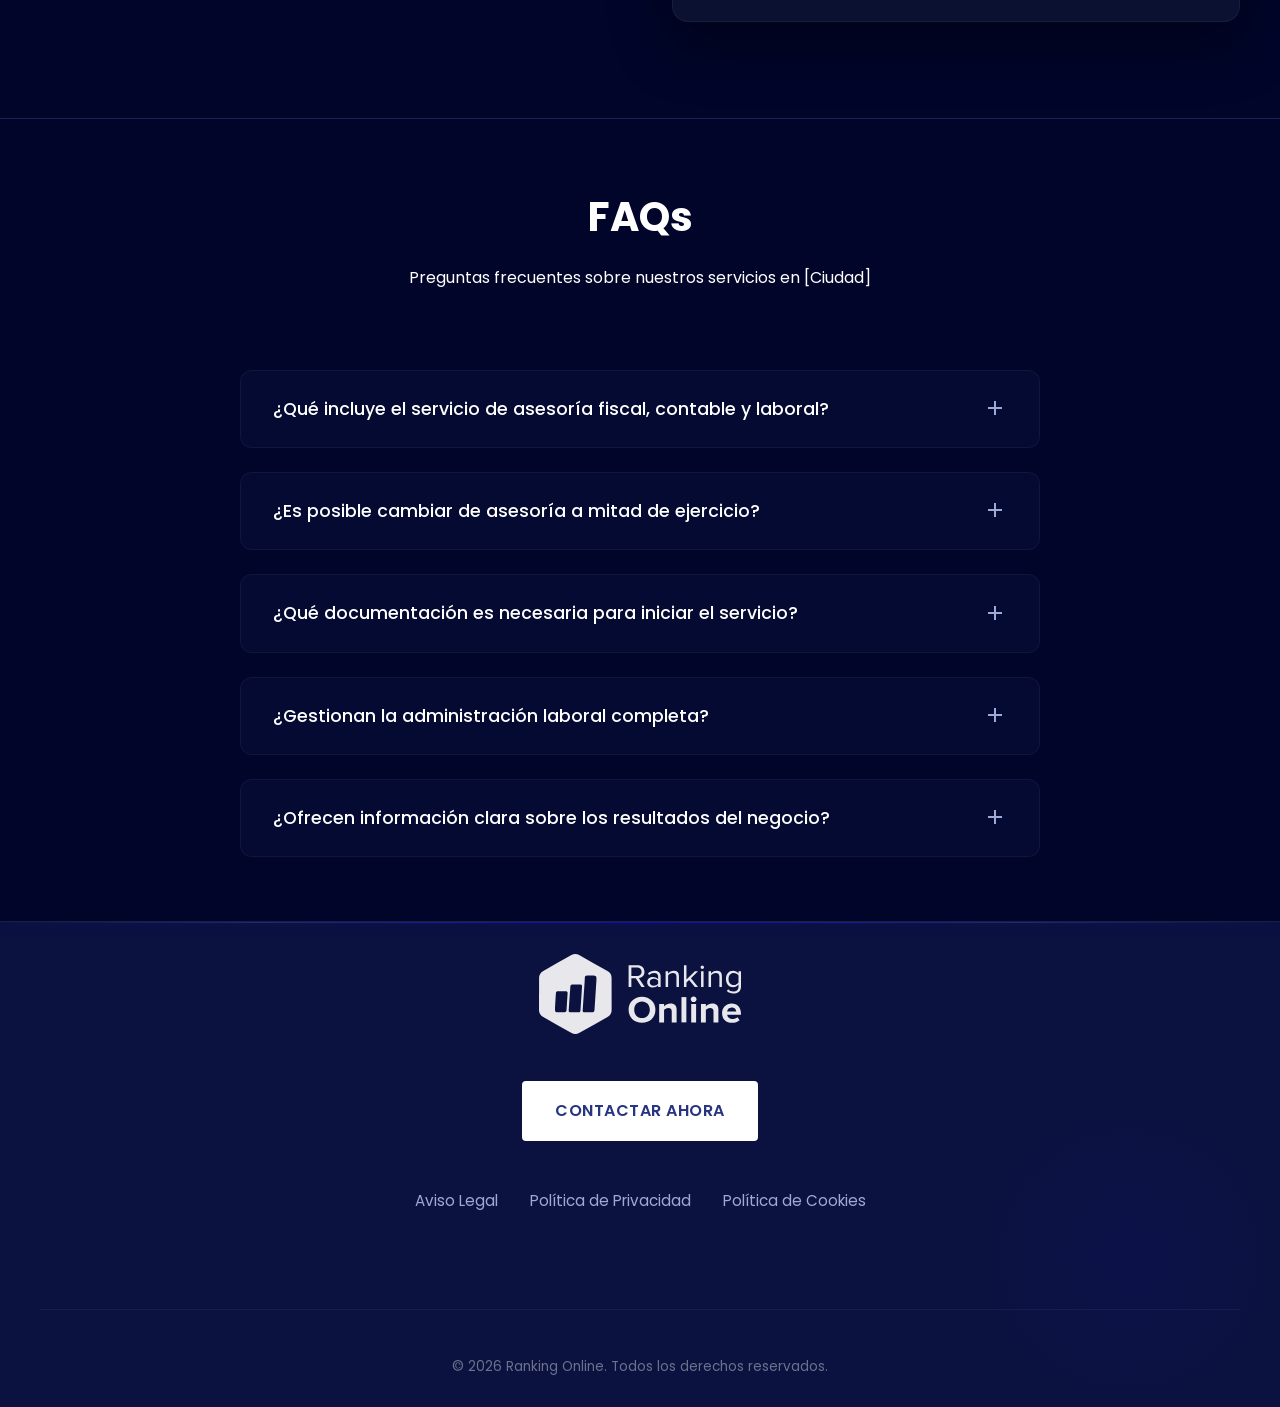
==== commit f89f93cd: "ajust any elements" ====
--- a/screens/template-dark/index.html
+++ b/screens/template-dark/index.html
@@ -28,11 +28,12 @@
             </div>
             <nav class="nav-menu">
                 <ul>
-                    <li><a href="#inicio" class="active">Inicio</a></li>
+                    <li><a href="#enfoque">Enfoque</a></li>
                     <li><a href="#servicios">Servicios</a></li>
                     <li><a href="#beneficios">Beneficios</a></li>
+                    <li><a href="#proceso">Proceso</a></li>
+                    <li><a href="#nosotros">Nosotros</a></li>
                     <li><a href="#testimonios">Casos de Éxito</a></li>
-                    <li><a href="#nosotros">Nosotros</a></li>
                     <li><a href="#contacto">Contacto</a></li>
                 </ul>
             </nav>
@@ -98,7 +99,7 @@
             </div>
         </section>
         <!-- Reality vs Approach Section -->
-        <section class="reality-vs-approach-section">
+        <section class="reality-vs-approach-section" id="enfoque">
             <div class="container">
                 <div class="section-header">
                     <h2 class="section-title">Cuando la asesoría no acompaña, <span class="highlight">se nota</span>
@@ -216,7 +217,7 @@
 
 
         <!-- Dual Feature Split Section (Dark/Neon Glass) -->
-        <section class="dual-feature-section-dark">
+        <section class="dual-feature-section-dark" id="beneficios">
             <div class="container">
                 <div class="dual-feature-grid-dark">
                     <!-- Left Card (Cloud / Blue) -->
@@ -264,7 +265,7 @@
         </section>
 
         <!-- Step by Step Section (Dark/Glass Vertical Steps) -->
-        <section class="steps-section-dark">
+        <section class="steps-section-dark" id="proceso">
             <div class="container">
                 <div class="steps-intro-dark">
                     <h2>Cambiar a [Asesoría X] es más sencillo de lo que imaginas</h2>
--- a/screens/template-dark/style.css
+++ b/screens/template-dark/style.css
@@ -1199,7 +1199,7 @@
 .footer-content {
     display: grid;
     grid-template-columns: 2fr 1fr 1fr;
-    gap: 4rem;
+    gap: 2rem;
 }
 
 .footer-logo img {
@@ -1510,7 +1510,8 @@
 /* Footer - Basic */
 .main-footer {
     position: relative;
-    padding: 4rem 0 2rem;
+    padding: 2rem 0 1rem;
+    /* Reduced padding */
     background-color: var(--dark-surface);
     overflow: hidden;
 }
@@ -1519,7 +1520,7 @@
     display: flex;
     flex-direction: column;
     align-items: center;
-    gap: 3rem;
+    gap: 1rem;
     text-align: center;
     margin-bottom: 3rem;
     grid-template-columns: none;
@@ -1527,7 +1528,7 @@
 }
 
 .footer-logo img {
-    height: 60px;
+    height: 80px;
     width: auto;
     filter: brightness(0) invert(1);
     opacity: 0.9;
